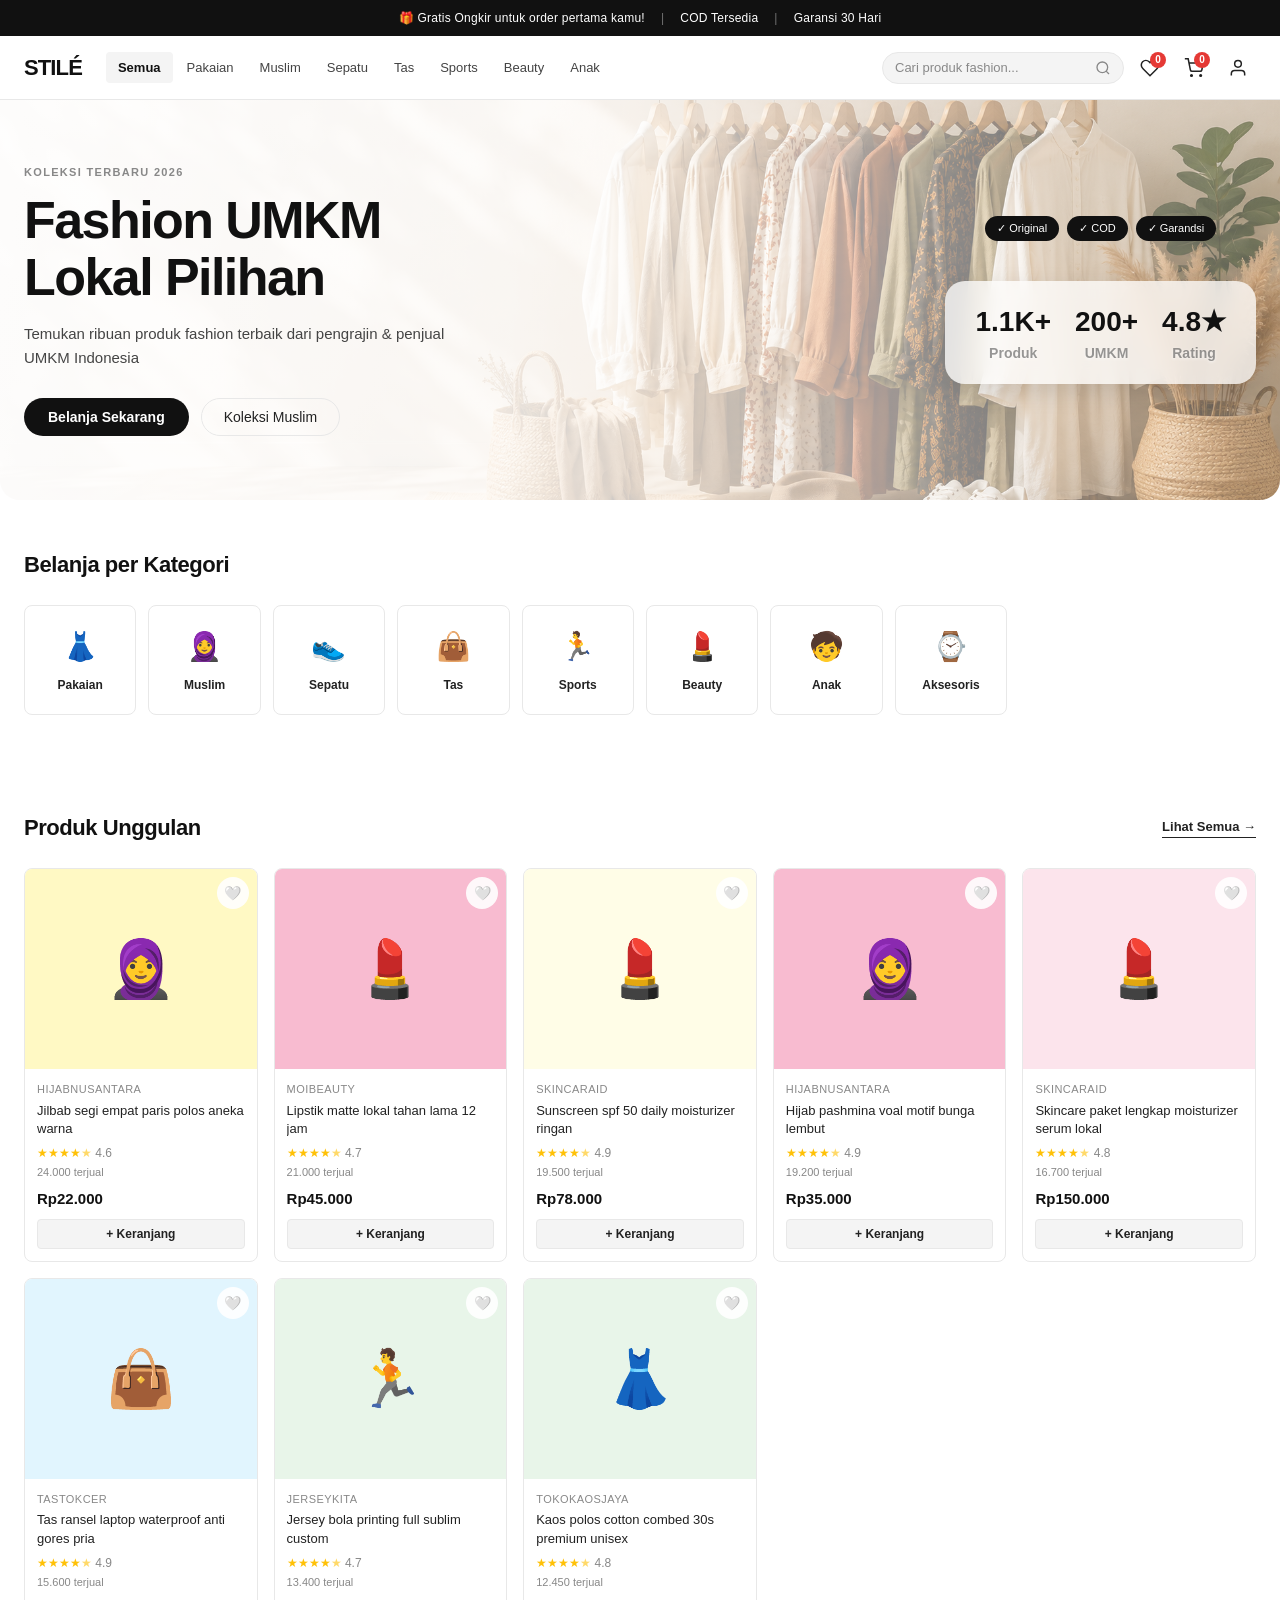
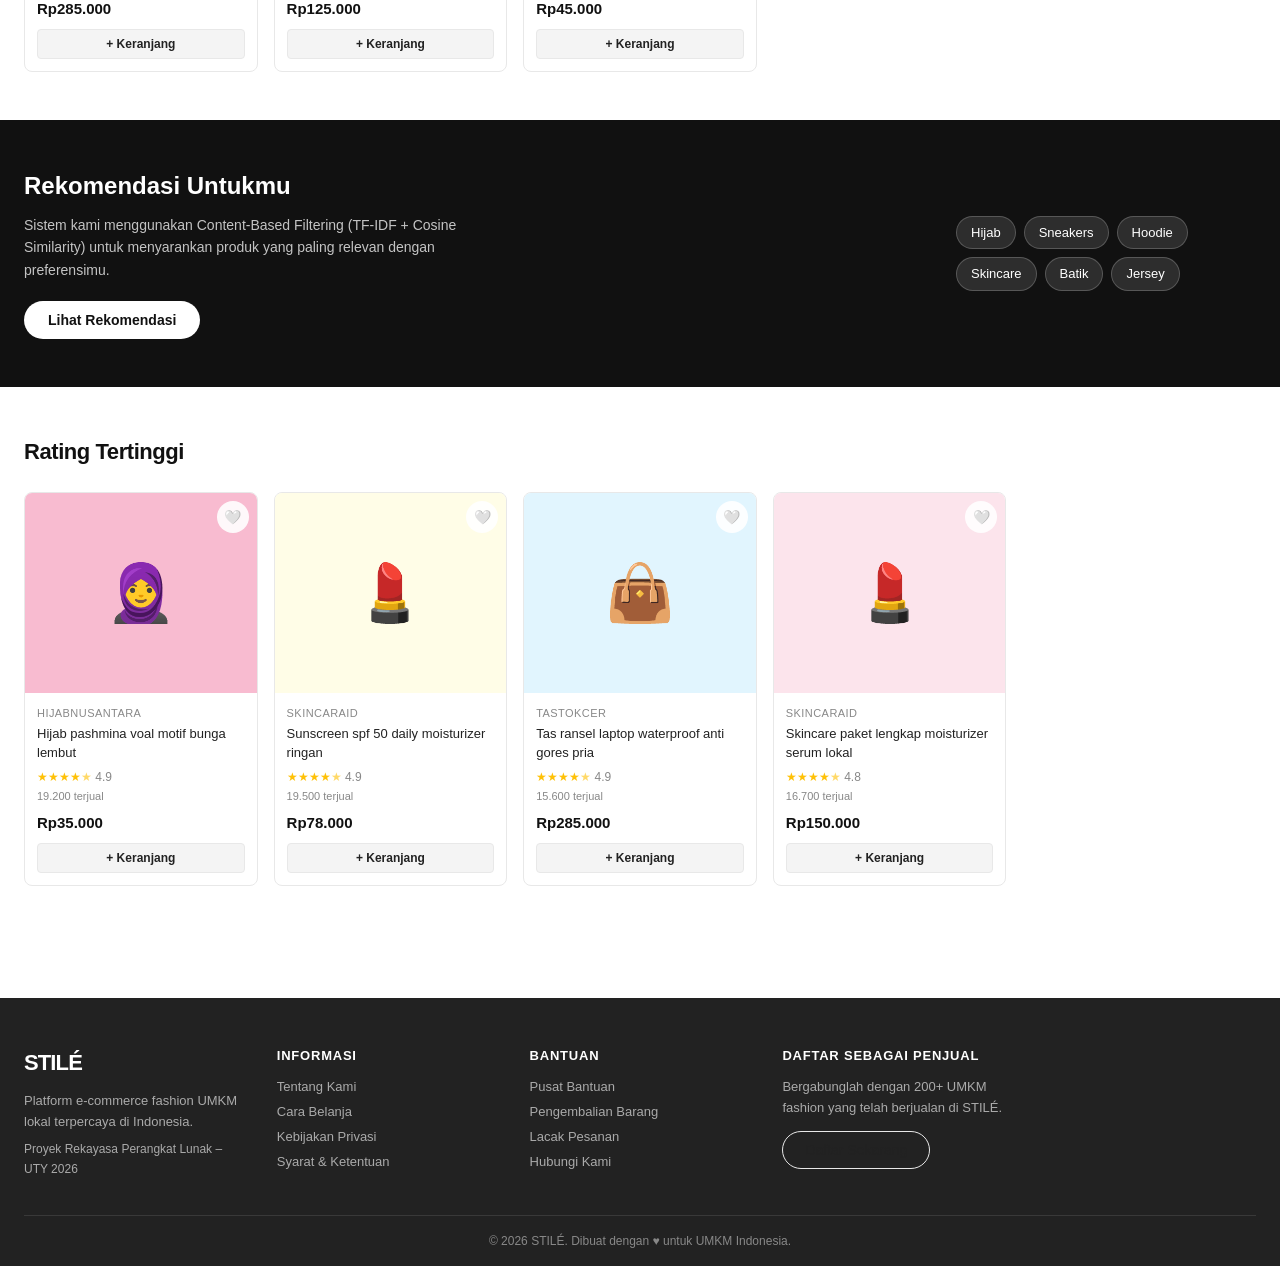
==== index.html @ 8d3f91c1 "Add files via upload" ====
<!DOCTYPE html>
<html lang="id">

<head>
    <meta charset="UTF-8">
    <meta name="viewport" content="width=device-width, initial-scale=1.0">
    <title>STILÉ – Belanja Fashion UMKM Lokal</title>
    <link rel="stylesheet" href="style.css">
</head>

<body>

    <!-- TOAST -->
    <div id="toast" class="toast"></div>

    <!-- TOP PROMO STRIP -->
    <div class="promo-strip">
        <span>🎁 Gratis Ongkir untuk order pertama kamu!</span>
        <span class="promo-sep">|</span>
        <span>COD Tersedia</span>
        <span class="promo-sep">|</span>
        <span>Garansi 30 Hari</span>
    </div>

    <!-- NAVBAR -->
    <header class="navbar">
        <div class="nav-inner">
            <a href="#" class="brand" onclick="showPage('home')">STILÉ</a>

            <nav class="nav-cats">
                <a href="#" class="nav-cat active" data-cat="all" onclick="filterByNav('all',this)">Semua</a>
                <a href="#" class="nav-cat" data-cat="Pakaian" onclick="filterByNav('Pakaian',this)">Pakaian</a>
                <a href="#" class="nav-cat" data-cat="Baju Muslim" onclick="filterByNav('Baju Muslim',this)">Muslim</a>
                <a href="#" class="nav-cat" data-cat="Sepatu" onclick="filterByNav('Sepatu',this)">Sepatu</a>
                <a href="#" class="nav-cat" data-cat="Tas" onclick="filterByNav('Tas',this)">Tas</a>
                <a href="#" class="nav-cat" data-cat="Sports" onclick="filterByNav('Sports',this)">Sports</a>
                <a href="#" class="nav-cat" data-cat="Beauty" onclick="filterByNav('Beauty',this)">Beauty</a>
                <a href="#" class="nav-cat" data-cat="Kids" onclick="filterByNav('Kids',this)">Anak</a>
            </nav>

            <div class="nav-actions">
                <div class="search-wrap">
                    <input type="text" id="searchInput" placeholder="Cari produk fashion..." onkeyup="liveSearch()" />
                    <button class="search-btn" onclick="doSearch()">
          <svg width="16" height="16" viewBox="0 0 24 24" fill="none" stroke="currentColor" stroke-width="2"><circle cx="11" cy="11" r="8"/><line x1="21" y1="21" x2="16.65" y2="16.65"/></svg>
        </button>
                </div>
                <button class="icon-btn" onclick="toggleWishlist()" title="Wishlist">
        <svg width="20" height="20" viewBox="0 0 24 24" fill="none" stroke="currentColor" stroke-width="1.8"><path d="M20.84 4.61a5.5 5.5 0 0 0-7.78 0L12 5.67l-1.06-1.06a5.5 5.5 0 0 0-7.78 7.78l1.06 1.06L12 21.23l7.78-7.78 1.06-1.06a5.5 5.5 0 0 0 0-7.78z"/></svg>
        <span class="badge" id="wishBadge">0</span>
      </button>
                <button class="icon-btn" onclick="showCart()" title="Keranjang">
        <svg width="20" height="20" viewBox="0 0 24 24" fill="none" stroke="currentColor" stroke-width="1.8"><circle cx="9" cy="21" r="1"/><circle cx="20" cy="21" r="1"/><path d="M1 1h4l2.68 13.39a2 2 0 0 0 2 1.61h9.72a2 2 0 0 0 2-1.61L23 6H6"/></svg>
        <span class="badge" id="cartBadge">0</span>
      </button>
                <button class="icon-btn" id="userBtn" onclick="toggleUserMenu()" title="Akun">
        <svg width="20" height="20" viewBox="0 0 24 24" fill="none" stroke="currentColor" stroke-width="1.8"><path d="M20 21v-2a4 4 0 0 0-4-4H8a4 4 0 0 0-4 4v2"/><circle cx="12" cy="7" r="4"/></svg>
      </button>
                <div class="user-dropdown" id="userDropdown">
                    <div id="userMenuGuest">
                        <a href="#" onclick="showPage('login')">Masuk</a>
                        <a href="#" onclick="showPage('register')">Daftar</a>
                    </div>
                    <div id="userMenuLoggedIn" style="display:none">
                        <span id="userGreeting" style="font-size:13px;color:#999;padding:8px 16px;display:block;border-bottom:1px solid #f0f0f0"></span>
                        <a href="#" onclick="showPage('profile')">Profil Saya</a>
                        <a href="#" onclick="showPage('orders')">Riwayat Pesanan</a>
                        <a href="#" onclick="doLogout()" style="color:#e53935">Keluar</a>
                    </div>
                </div>
            </div>
        </div>
    </header>

    <!-- ======= PAGES ======= -->

    <!-- HOME PAGE -->
    <div id="page-home" class="page active">
        <!-- Hero Banner -->
        <section class="hero">
            <div class="hero-content">
                <p class="hero-eyebrow">KOLEKSI TERBARU 2026</p>
                <h1 class="hero-title">Fashion UMKM<br>Lokal Pilihan</h1>
                <p class="hero-sub">Temukan ribuan produk fashion terbaik dari pengrajin & penjual UMKM Indonesia</p>
                <div class="hero-btns">
                    <button class="btn-primary" onclick="filterByNav('all',null)">Belanja Sekarang</button>
                    <button class="btn-outline" onclick="filterByNav('Baju Muslim',null)">Koleksi Muslim</button>
                </div>
            </div>
            <div class="hero-visual">

                <div class="hero-badges">
                    <div class="hbadge">✓ Original</div>
                    <div class="hbadge">✓ COD</div>
                    <div class="hbadge">✓ Garandsi</div>
                </div>

                <div class="hero-stat-row">
                    <div class="hstat">
                        <span class="hstat-num">1.1K+</span>
                        <span class="hstat-lbl">Produk</span>
                    </div>
                    <div class="hstat">
                        <span class="hstat-num">200+</span>
                        <span class="hstat-lbl">UMKM</span>
                    </div>
                    <div class="hstat">
                        <span class="hstat-num">4.8★</span>
                        <span class="hstat-lbl">Rating</span>
                    </div>
                </div>
            </div>
        </section>

        <!-- Category Grid -->
        <section class="section">
            <h2 class="section-title">Belanja per Kategori</h2>
            <div class="cat-grid">
                <a class="cat-tile" onclick="filterByNav('Pakaian',null)">
                    <div class="cat-icon">👗</div><span>Pakaian</span>
                </a>
                <a class="cat-tile" onclick="filterByNav('Baju Muslim',null)">
                    <div class="cat-icon">🧕</div><span>Muslim</span>
                </a>
                <a class="cat-tile" onclick="filterByNav('Sepatu',null)">
                    <div class="cat-icon">👟</div><span>Sepatu</span>
                </a>
                <a class="cat-tile" onclick="filterByNav('Tas',null)">
                    <div class="cat-icon">👜</div><span>Tas</span>
                </a>
                <a class="cat-tile" onclick="filterByNav('Sports',null)">
                    <div class="cat-icon">🏃</div><span>Sports</span>
                </a>
                <a class="cat-tile" onclick="filterByNav('Beauty',null)">
                    <div class="cat-icon">💄</div><span>Beauty</span>
                </a>
                <a class="cat-tile" onclick="filterByNav('Kids',null)">
                    <div class="cat-icon">🧒</div><span>Anak</span>
                </a>
                <a class="cat-tile" onclick="filterByNav('Jam dan Aksesoris',null)">
                    <div class="cat-icon">⌚</div><span>Aksesoris</span>
                </a>
            </div>
        </section>

        <!-- Featured Products -->
        <section class="section">
            <div class="section-header">
                <h2 class="section-title">Produk Unggulan</h2>
                <a href="#" class="see-all" onclick="showPage('catalog')">Lihat Semua →</a>
            </div>
            <div class="products-grid" id="featuredGrid"></div>
        </section>

        <!-- Recommendation Banner -->
        <section class="rec-banner">
            <div class="rec-banner-inner">
                <div>
                    <h3>Rekomendasi Untukmu</h3>
                    <p>Sistem kami menggunakan Content-Based Filtering (TF-IDF + Cosine Similarity) untuk menyarankan produk yang paling relevan dengan preferensimu.</p>
                    <button class="btn-primary" onclick="showPage('catalog')">Lihat Rekomendasi</button>
                </div>
                <div class="rec-banner-tags">
                    <span>Hijab</span><span>Sneakers</span><span>Hoodie</span><span>Skincare</span><span>Batik</span><span>Jersey</span>
                </div>
            </div>
        </section>

        <!-- Top Rated -->
        <section class="section">
            <div class="section-header">
                <h2 class="section-title">Rating Tertinggi</h2>
            </div>
            <div class="products-grid" id="topRatedGrid"></div>
        </section>
    </div>

    <!-- CATALOG PAGE -->
    <div id="page-catalog" class="page">
        <div class="catalog-layout">
            <!-- Sidebar Filters -->
            <aside class="sidebar">
                <h3 class="sidebar-title">Filter</h3>

                <div class="filter-group">
                    <div class="filter-label" onclick="toggleFilter('catFilter')">Kategori <span>▾</span></div>
                    <div class="filter-body open" id="catFilter">
                        <label><input type="radio" name="catF" value="all" checked onchange="applyFilters()"> Semua</label>
                        <label><input type="radio" name="catF" value="Pakaian" onchange="applyFilters()"> Pakaian</label>
                        <label><input type="radio" name="catF" value="Baju Muslim" onchange="applyFilters()"> Baju Muslim</label>
                        <label><input type="radio" name="catF" value="Sepatu" onchange="applyFilters()"> Sepatu</label>
                        <label><input type="radio" name="catF" value="Tas" onchange="applyFilters()"> Tas</label>
                        <label><input type="radio" name="catF" value="Sports" onchange="applyFilters()"> Sports</label>
                        <label><input type="radio" name="catF" value="Beauty" onchange="applyFilters()"> Beauty</label>
                        <label><input type="radio" name="catF" value="Kids" onchange="applyFilters()"> Kids</label>
                        <label><input type="radio" name="catF" value="Batik" onchange="applyFilters()"> Batik</label>
                        <label><input type="radio" name="catF" value="Jam dan Aksesoris" onchange="applyFilters()"> Aksesoris</label>
                    </div>
                </div>

                <div class="filter-group">
                    <div class="filter-label" onclick="toggleFilter('priceFilter')">Rentang Harga <span>▾</span></div>
                    <div class="filter-body open" id="priceFilter">
                        <label><input type="radio" name="priceF" value="all" checked onchange="applyFilters()"> Semua Harga</label>
                        <label><input type="radio" name="priceF" value="0-50000" onchange="applyFilters()"> di bawah Rp50.000</label>
                        <label><input type="radio" name="priceF" value="50000-150000" onchange="applyFilters()"> Rp50.000 – 150.000</label>
                        <label><input type="radio" name="priceF" value="150000-300000" onchange="applyFilters()"> Rp150.000 – 300.000</label>
                        <label><input type="radio" name="priceF" value="300000-999999999" onchange="applyFilters()"> di atas Rp300.000</label>
                    </div>
                </div>

                <div class="filter-group">
                    <div class="filter-label" onclick="toggleFilter('ratingFilter')">Rating <span>▾</span></div>
                    <div class="filter-body open" id="ratingFilter">
                        <label><input type="radio" name="ratingF" value="all" checked onchange="applyFilters()"> Semua</label>
                        <label><input type="radio" name="ratingF" value="4.5" onchange="applyFilters()"> ★ 4.5 ke atas</label>
                        <label><input type="radio" name="ratingF" value="4" onchange="applyFilters()"> ★ 4.0 ke atas</label>
                        <label><input type="radio" name="ratingF" value="3" onchange="applyFilters()"> ★ 3.0 ke atas</label>
                    </div>
                </div>

                <button class="btn-reset" onclick="resetFilters()">Reset Filter</button>
            </aside>

            <!-- Catalog Main -->
            <main class="catalog-main">
                <div class="catalog-header">
                    <p id="catalogCount" class="result-count">Menampilkan semua produk</p>
                    <div class="sort-wrap">
                        <label>Urutkan:</label>
                        <select id="sortSelect" onchange="applyFilters()">
            <option value="default">Relevansi</option>
            <option value="price-asc">Harga: Terendah</option>
            <option value="price-desc">Harga: Tertinggi</option>
            <option value="rating">Rating Tertinggi</option>
            <option value="sold">Terlaris</option>
          </select>
                    </div>
                </div>
                <div class="products-grid" id="catalogGrid"></div>
                <div id="catalogEmpty" class="empty-state" style="display:none">
                    <div style="font-size:48px">🔍</div>
                    <p>Produk tidak ditemukan</p>
                    <button class="btn-outline" onclick="resetFilters()">Reset Filter</button>
                </div>
            </main>
        </div>
    </div>

    <!-- PRODUCT DETAIL PAGE -->
    <div id="page-product" class="page">
        <div class="product-detail-wrap">
            <button class="back-btn" onclick="goBack()">← Kembali</button>
            <div class="product-detail" id="productDetailContent"></div>
        </div>
    </div>

    <!-- CART PAGE -->
    <div id="page-cart" class="page">
        <div class="page-wrap">
            <h2 class="page-title">Keranjang Belanja</h2>
            <div class="cart-layout">
                <div class="cart-items" id="cartItems"></div>
                <div class="cart-summary" id="cartSummary"></div>
            </div>
            <div id="cartEmpty" class="empty-state" style="display:none">
                <div style="font-size:48px">🛒</div>
                <p>Keranjangmu masih kosong</p>
                <button class="btn-primary" onclick="showPage('catalog')">Mulai Belanja</button>
            </div>
        </div>
    </div>

    <!-- WISHLIST PAGE -->
    <div id="page-wishlist" class="page">
        <div class="page-wrap">
            <h2 class="page-title">Wishlist</h2>
            <div class="products-grid" id="wishlistGrid"></div>
            <div id="wishlistEmpty" class="empty-state" style="display:none">
                <div style="font-size:48px">🤍</div>
                <p>Belum ada produk di wishlist</p>
                <button class="btn-primary" onclick="showPage('catalog')">Jelajahi Produk</button>
            </div>
        </div>
    </div>

    <!-- LOGIN PAGE -->
    <div id="page-login" class="page">
        <div class="auth-wrap">
            <div class="auth-card">
                <h2>Masuk ke STILÉ</h2>
                <p class="auth-sub">Belum punya akun? <a href="#" onclick="showPage('register')">Daftar sekarang</a></p>
                <div class="form-group">
                    <label>Email</label>
                    <input type="email" id="loginEmail" placeholder="emailkamu@contoh.com">
                </div>
                <div class="form-group">
                    <label>Password</label>
                    <input type="password" id="loginPass" placeholder="Password kamu">
                </div>
                <button class="btn-primary full" onclick="doLogin()">Masuk</button>
                <div class="auth-divider">atau</div>
                <button class="btn-outline full" onclick="demoLogin('buyer')">Demo sebagai Pembeli</button>
                <button class="btn-outline full" onclick="demoLogin('merchant')">Demo sebagai Penjual</button>
                <button class="btn-outline full" onclick="demoLogin('admin')">Demo sebagai Admin</button>
            </div>
        </div>
    </div>

    <!-- REGISTER PAGE -->
    <div id="page-register" class="page">
        <div class="auth-wrap">
            <div class="auth-card">
                <h2>Buat Akun STILÉ</h2>
                <p class="auth-sub">Sudah punya akun? <a href="#" onclick="showPage('login')">Masuk</a></p>
                <div class="role-tabs">
                    <button class="role-tab active" onclick="selectRole('buyer',this)">Pembeli</button>
                    <button class="role-tab" onclick="selectRole('merchant',this)">Penjual UMKM</button>
                </div>
                <div class="form-group">
                    <label>Nama Lengkap</label>
                    <input type="text" id="regName" placeholder="Nama kamu">
                </div>
                <div class="form-group">
                    <label>Email</label>
                    <input type="email" id="regEmail" placeholder="emailkamu@contoh.com">
                </div>
                <div class="form-group">
                    <label>Password</label>
                    <input type="password" id="regPass" placeholder="Minimal 8 karakter">
                </div>
                <div class="form-group merchant-only" style="display:none">
                    <label>Nama Toko</label>
                    <input type="text" id="regStore" placeholder="Nama toko UMKM-mu">
                </div>
                <button class="btn-primary full" onclick="doRegister()">Daftar Sekarang</button>
            </div>
        </div>
    </div>

    <!-- PROFILE PAGE -->
    <div id="page-profile" class="page">
        <div class="page-wrap">
            <h2 class="page-title">Profil Saya</h2>
            <div class="profile-card" id="profileContent"></div>
        </div>
    </div>

    <!-- ORDERS PAGE -->
    <div id="page-orders" class="page">
        <div class="page-wrap">
            <h2 class="page-title">Riwayat Pesanan</h2>
            <div id="ordersContent"></div>
            <div id="ordersEmpty" class="empty-state">
                <div style="font-size:48px">📦</div>
                <p>Belum ada pesanan</p>
                <button class="btn-primary" onclick="showPage('catalog')">Mulai Belanja</button>
            </div>
        </div>
    </div>

    <!-- CHECKOUT PAGE -->
    <div id="page-checkout" class="page">
        <div class="page-wrap">
            <h2 class="page-title">Checkout</h2>
            <div class="checkout-layout">
                <div class="checkout-form">
                    <h3>Alamat Pengiriman</h3>
                    <div class="form-group">
                        <label>Nama Penerima</label>
                        <input type="text" id="ckName" placeholder="Nama lengkap">
                    </div>
                    <div class="form-group">
                        <label>No. HP</label>
                        <input type="text" id="ckPhone" placeholder="08xx-xxxx-xxxx">
                    </div>
                    <div class="form-group">
                        <label>Alamat Lengkap</label>
                        <textarea id="ckAddress" rows="3" placeholder="Jl. ... No. ... RT/RW ... Kelurahan ... Kecamatan ..."></textarea>
                    </div>
                    <div class="form-group">
                        <label>Kota</label>
                        <input type="text" id="ckCity" placeholder="Kota / Kabupaten">
                    </div>
                    <h3 style="margin-top:24px">Metode Pembayaran</h3>
                    <div class="payment-opts">
                        <label class="pay-opt"><input type="radio" name="payment" value="transfer" checked> Transfer Bank</label>
                        <label class="pay-opt"><input type="radio" name="payment" value="cod"> COD</label>
                        <label class="pay-opt"><input type="radio" name="payment" value="ewallet"> E-Wallet</label>
                    </div>
                    <button class="btn-primary full" style="margin-top:24px" onclick="confirmOrder()">Konfirmasi Pesanan</button>
                </div>
                <div class="checkout-summary" id="checkoutSummary"></div>
            </div>
        </div>
    </div>

    <!-- MERCHANT DASHBOARD -->
    <div id="page-merchant" class="page">
        <div class="page-wrap">
            <h2 class="page-title">Dashboard Penjual</h2>
            <div class="dash-stats" id="merchantStats"></div>
            <div style="margin-top:32px">
                <div class="section-header">
                    <h3>Produk Saya</h3>
                    <button class="btn-primary" onclick="showAddProduct()">+ Tambah Produk</button>
                </div>
                <div id="merchantProducts"></div>
            </div>
        </div>
    </div>

    <!-- ADMIN DASHBOARD -->
    <div id="page-admin" class="page">
        <div class="page-wrap">
            <h2 class="page-title">Dashboard Admin</h2>
            <div class="dash-stats" id="adminStats"></div>
            <div style="margin-top:32px">
                <h3>Kelola Pengguna</h3>
                <div class="admin-table" id="adminUsers"></div>
            </div>
        </div>
    </div>

    <!-- ORDER SUCCESS PAGE -->
    <div id="page-success" class="page">
        <div class="success-wrap">
            <div class="success-card">
                <div class="success-icon">✓</div>
                <h2>Pesanan Berhasil!</h2>
                <p>Terima kasih telah berbelanja di STILÉ. Pesananmu sedang diproses oleh penjual.</p>
                <p id="successOrderId" style="font-size:13px;color:#999;margin:8px 0"></p>
                <div class="success-btns">
                    <button class="btn-primary" onclick="showPage('orders')">Lihat Pesanan</button>
                    <button class="btn-outline" onclick="showPage('home')">Lanjut Belanja</button>
                </div>
            </div>
        </div>
    </div>

    <!-- RATING MODAL -->
    <div id="ratingModal" class="modal-overlay" style="display:none">
        <div class="modal-card">
            <h3>Beri Rating Produk</h3>
            <p id="ratingProductName" style="font-weight:500;margin:8px 0"></p>
            <div class="star-row" id="starRow">
                <span class="star" data-v="1" onclick="setRating(1)">★</span>
                <span class="star" data-v="2" onclick="setRating(2)">★</span>
                <span class="star" data-v="3" onclick="setRating(3)">★</span>
                <span class="star" data-v="4" onclick="setRating(4)">★</span>
                <span class="star" data-v="5" onclick="setRating(5)">★</span>
            </div>
            <textarea id="ratingReview" placeholder="Tulis ulasan kamu..." rows="3" style="width:100%;margin-top:12px"></textarea>
            <div class="modal-btns">
                <button class="btn-outline" onclick="closeModal()">Batal</button>
                <button class="btn-primary" onclick="submitRating()">Kirim</button>
            </div>
        </div>
    </div>

    <!-- ADD PRODUCT MODAL -->
    <div id="addProductModal" class="modal-overlay" style="display:none">
        <div class="modal-card">
            <h3>Tambah Produk Baru</h3>
            <div class="form-group">
                <label>Nama Produk</label>
                <input type="text" id="newProdName" placeholder="Nama produk...">
            </div>
            <div class="form-group">
                <label>Sub Kategori</label>
                <select id="newProdCat">
        <option value="Pakaian">Pakaian</option>
        <option value="Baju Muslim">Baju Muslim</option>
        <option value="Sepatu">Sepatu</option>
        <option value="Tas">Tas</option>
        <option value="Sports">Sports</option>
        <option value="Beauty">Beauty</option>
        <option value="Kids">Kids</option>
        <option value="Batik">Batik</option>
        <option value="Jam dan Aksesoris">Aksesoris</option>
      </select>
            </div>
            <div class="form-group">
                <label>Harga (Rp)</label>
                <input type="number" id="newProdPrice" placeholder="75000">
            </div>
            <div class="form-group">
                <label>Stok</label>
                <input type="number" id="newProdStock" placeholder="50">
            </div>
            <div class="modal-btns">
                <button class="btn-outline" onclick="closeModal()">Batal</button>
                <button class="btn-primary" onclick="addProduct()">Tambahkan</button>
            </div>
        </div>
    </div>

    <!-- FOOTER -->
    <footer class="footer">
        <div class="footer-inner">
            <div class="footer-col">
                <div class="brand" style="margin-bottom:12px">STILÉ</div>
                <p>Platform e-commerce fashion UMKM lokal terpercaya di Indonesia.</p>
                <p style="margin-top:8px;font-size:12px;color:#aaa">Proyek Rekayasa Perangkat Lunak – UTY 2026</p>
            </div>
            <div class="footer-col">
                <h4>Informasi</h4>
                <a href="#">Tentang Kami</a>
                <a href="#">Cara Belanja</a>
                <a href="#">Kebijakan Privasi</a>
                <a href="#">Syarat & Ketentuan</a>
            </div>
            <div class="footer-col">
                <h4>Bantuan</h4>
                <a href="#">Pusat Bantuan</a>
                <a href="#">Pengembalian Barang</a>
                <a href="#">Lacak Pesanan</a>
                <a href="#">Hubungi Kami</a>
            </div>
            <div class="footer-col">
                <h4>Daftar sebagai Penjual</h4>
                <p>Bergabunglah dengan 200+ UMKM fashion yang telah berjualan di STILÉ.</p>
                <button class="btn-outline" style="margin-top:8px" onclick="showPage('register')">Daftar Sekarang</button>
            </div>
        </div>
        <div class="footer-bottom">
            <p>© 2026 STILÉ. Dibuat dengan ♥ untuk UMKM Indonesia.</p>
        </div>
    </footer>

    <script src="data.js"></script>
    <script src="app.js"></script>
</body>

</html>
---- style.css ----
/* FashModa – Zalora-inspired Fashion Marketplace CSS */


/* Design: clean white, black accents, charcoal nav, warm product tiles */

*,
*::before,
*::after {
    box-sizing: border-box;
    margin: 0;
    padding: 0;
}

:root {
    --black: #111111;
    --charcoal: #222222;
    --gray-dark: #444444;
    --gray-mid: #888888;
    --gray-light: #f4f4f4;
    --gray-border: #e8e8e8;
    --white: #ffffff;
    --accent: #111111;
    --red: #e53935;
    --green: #2e7d32;
    --gold: #FF8F00;
    --radius-sm: 4px;
    --radius-md: 8px;
    --radius-lg: 12px;
    --shadow-card: 0 1px 4px rgba(0, 0, 0, 0.08);
    --shadow-hover: 0 4px 16px rgba(0, 0, 0, 0.12);
    --nav-height: 64px;
    --promo-height: 36px;
}

html {
    font-size: 16px;
    scroll-behavior: smooth;
}

body {
    font-family: -apple-system, BlinkMacSystemFont, 'Segoe UI', Roboto, sans-serif;
    color: var(--charcoal);
    background: var(--white);
    line-height: 1.5;
}

a {
    text-decoration: none;
    color: inherit;
    cursor: pointer;
}

button {
    cursor: pointer;
    font-family: inherit;
}

input,
textarea,
select {
    font-family: inherit;
}


/* ── PROMO STRIP ─────────────────────────────── */

.promo-strip {
    background: var(--black);
    color: #fff;
    text-align: center;
    padding: 0 16px;
    height: var(--promo-height);
    display: flex;
    align-items: center;
    justify-content: center;
    gap: 16px;
    font-size: 12px;
    letter-spacing: 0.02em;
}

.promo-sep {
    opacity: 0.4;
}


/* ── NAVBAR ──────────────────────────────────── */

.navbar {
    position: sticky;
    top: 0;
    z-index: 100;
    background: var(--white);
    border-bottom: 1px solid var(--gray-border);
    height: var(--nav-height);
}

.nav-inner {
    max-width: 1280px;
    margin: 0 auto;
    padding: 0 24px;
    height: 100%;
    display: flex;
    align-items: center;
    gap: 24px;
}

.brand {
    font-size: 22px;
    font-weight: 800;
    letter-spacing: -0.04em;
    color: var(--black);
    flex-shrink: 0;
    cursor: pointer;
}

.nav-cats {
    display: flex;
    align-items: center;
    gap: 2px;
    flex: 1;
}

.nav-cat {
    padding: 6px 12px;
    font-size: 13px;
    font-weight: 500;
    color: var(--gray-dark);
    border-radius: var(--radius-sm);
    transition: color .15s, background .15s;
    white-space: nowrap;
}

.nav-cat:hover,
.nav-cat.active {
    color: var(--black);
    background: var(--gray-light);
}

.nav-cat.active {
    font-weight: 700;
}

.nav-actions {
    display: flex;
    align-items: center;
    gap: 8px;
    position: relative;
}

.search-wrap {
    display: flex;
    align-items: center;
    border: 1.5px solid var(--gray-border);
    border-radius: 20px;
    overflow: hidden;
    background: var(--gray-light);
    transition: border-color .15s;
}

.search-wrap:focus-within {
    border-color: var(--black);
    background: var(--white);
}

.search-wrap input {
    border: none;
    background: none;
    padding: 7px 12px;
    font-size: 13px;
    width: 200px;
    outline: none;
    color: var(--charcoal);
}

.search-wrap input::placeholder {
    color: var(--gray-mid);
}

.search-btn {
    background: none;
    border: none;
    padding: 7px 12px;
    color: var(--gray-mid);
    display: flex;
    align-items: center;
}

.search-btn:hover {
    color: var(--black);
}

.icon-btn {
    background: none;
    border: none;
    padding: 8px;
    color: var(--charcoal);
    display: flex;
    align-items: center;
    position: relative;
    border-radius: var(--radius-md);
    transition: background .15s;
}

.icon-btn:hover {
    background: var(--gray-light);
}

.badge {
    position: absolute;
    top: 2px;
    right: 2px;
    background: var(--red);
    color: #fff;
    font-size: 10px;
    font-weight: 700;
    min-width: 16px;
    height: 16px;
    border-radius: 8px;
    display: flex;
    align-items: center;
    justify-content: center;
    padding: 0 3px;
    pointer-events: none;
}

.user-dropdown {
    position: absolute;
    top: calc(100% + 8px);
    right: 0;
    background: var(--white);
    border: 1px solid var(--gray-border);
    border-radius: var(--radius-md);
    min-width: 180px;
    box-shadow: var(--shadow-hover);
    display: none;
    z-index: 200;
    overflow: hidden;
}

.user-dropdown.open {
    display: block;
}

.user-dropdown a {
    display: block;
    padding: 10px 16px;
    font-size: 14px;
    color: var(--charcoal);
    transition: background .1s;
}

.user-dropdown a:hover {
    background: var(--gray-light);
}


/* ── PAGES ────────────────────────────────────── */

.page {
    display: none;
    min-height: calc(100vh - var(--nav-height) - var(--promo-height));
}

.page.active {
    display: block;
}


/* ── HERO ─────────────────────────────────────── */

.hero {
    max-width: 1280px;
    margin: 0 auto;
    padding: 60px 24px;
    display: flex;
    align-items: center;
    justify-content: space-between;
    gap: 40px;
    min-height: 400px;
    /* Background gambar + overlay putih */
    background: linear-gradient( to right, rgba(255, 255, 255, 0.95) 0%, rgba(255, 255, 255, 0.85) 40%, rgba(255, 255, 255, 0.30) 100%), url('images/hero-fashion.png');
    background-size: cover;
    background-position: center;
    background-repeat: no-repeat;
    border-radius: 0 0 20px 20px;
    overflow: hidden;
    position: relative;
}

.hero-content {
    position: relative;
    z-index: 2;
    max-width: 600px;
}

.hero-visual {
    position: relative;
    z-index: 2;
}

.hero-eyebrow {
    font-size: 11px;
    letter-spacing: 0.12em;
    font-weight: 600;
    color: var(--gray-mid);
    text-transform: uppercase;
    margin-bottom: 12px;
}

.hero-title {
    font-size: clamp(32px, 5vw, 52px);
    font-weight: 800;
    line-height: 1.1;
    letter-spacing: -0.03em;
    color: var(--black);
    margin-bottom: 16px;
}

.hero-sub {
    font-size: 15px;
    color: var(--gray-dark);
    max-width: 440px;
    margin-bottom: 28px;
    line-height: 1.6;
}

.hero-btns {
    display: flex;
    gap: 12px;
    flex-wrap: wrap;
}

.hero-visual {
    flex-shrink: 0;
}

.hero-badges {
    display: flex;
    gap: 8px;
    margin-bottom: 20px;
}

.hbadge {
    background: var(--black);
    color: #fff;
    font-size: 11px;
    padding: 4px 12px;
    border-radius: 20px;
    font-weight: 500;
}

.hero-stat-row {
    display: flex;
    gap: 24px;
    background: rgba(255, 255, 255, 0.75);
    backdrop-filter: blur(10px);
    -webkit-backdrop-filter: blur(10px);
    padding: 20px 30px;
    border-radius: 20px;
    box-shadow: 0 8px 25px rgba(0, 0, 0, 0.12);
}

.hstat {
    display: flex;
    flex-direction: column;
    align-items: center;
}

.hstat-num {
    font-size: 28px;
    font-weight: 800;
    color: var(--black);
}

.hstat-lbl {
    font-size: 14px;
    font-weight: 600;
    color: #4444448d;
    text-shadow: 0 1px 3px rgba(255, 255, 255, 0.8);
}

.hero-visual {
    display: flex;
    flex-direction: column;
    align-items: center;
    gap: 20px;
}

.hero-image {
    width: 400px;
    max-width: 100%;
    height: 320px;
    object-fit: cover;
    border-radius: 20px;
    box-shadow: 0 10px 30px rgba(0, 0, 0, 0.15);
}

@media (max-width:768px) {
    .hero-image {
        width: 100%;
        height: 250px;
    }
}


/* ── BUTTONS ─────────────────────────────────── */

.btn-primary {
    background: var(--black);
    color: var(--white);
    border: none;
    padding: 11px 24px;
    border-radius: 24px;
    font-size: 14px;
    font-weight: 600;
    transition: opacity .15s, transform .1s;
}

.btn-primary:hover {
    opacity: 0.85;
}

.btn-primary:active {
    transform: scale(0.98);
}

.btn-primary.full {
    width: 100%;
    border-radius: var(--radius-md);
}

.btn-outline {
    background: none;
    color: var(--charcoal);
    border: 1.5px solid var(--gray-border);
    padding: 10px 22px;
    border-radius: 24px;
    font-size: 14px;
    font-weight: 500;
    transition: border-color .15s, background .15s;
}

.btn-outline:hover {
    border-color: var(--black);
    background: var(--gray-light);
}

.btn-outline.full {
    width: 100%;
    border-radius: var(--radius-md);
}

.btn-reset {
    width: 100%;
    padding: 8px;
    background: none;
    border: 1px solid var(--gray-border);
    border-radius: var(--radius-sm);
    font-size: 13px;
    color: var(--gray-mid);
    margin-top: 8px;
    transition: border-color .15s;
}

.btn-reset:hover {
    border-color: var(--charcoal);
    color: var(--charcoal);
}

.btn-sm {
    padding: 4px 10px;
    font-size: 12px;
    background: none;
    border: 1px solid var(--gray-border);
    border-radius: var(--radius-sm);
    transition: all .15s;
}

.btn-sm:hover {
    background: var(--gray-light);
}

.btn-sm.danger {
    color: var(--red);
    border-color: #ffcdd2;
}

.btn-sm.danger:hover {
    background: #ffebee;
}


/* ── SECTIONS ────────────────────────────────── */

.section {
    max-width: 1280px;
    margin: 0 auto;
    padding: 48px 24px;
}

.section-header {
    display: flex;
    align-items: center;
    justify-content: space-between;
    margin-bottom: 24px;
}

.section-title {
    font-size: 22px;
    font-weight: 700;
    color: var(--black);
    letter-spacing: -0.02em;
    margin-bottom: 24px;
}

.section-header .section-title {
    margin-bottom: 0;
}

.see-all {
    font-size: 13px;
    font-weight: 600;
    color: var(--charcoal);
    border-bottom: 1px solid currentColor;
}

.see-all:hover {
    color: var(--black);
}


/* ── CATEGORY GRID ───────────────────────────── */

.cat-grid {
    display: grid;
    grid-template-columns: repeat(auto-fill, minmax(110px, 1fr));
    gap: 12px;
}

.cat-tile {
    display: flex;
    flex-direction: column;
    align-items: center;
    gap: 8px;
    padding: 20px 12px;
    border: 1.5px solid var(--gray-border);
    border-radius: var(--radius-md);
    cursor: pointer;
    transition: border-color .15s, box-shadow .15s, transform .1s;
    background: var(--white);
}

.cat-tile:hover {
    border-color: var(--black);
    box-shadow: var(--shadow-card);
    transform: translateY(-2px);
}

.cat-icon {
    font-size: 28px;
}

.cat-tile span {
    font-size: 12px;
    font-weight: 600;
    color: var(--charcoal);
}


/* ── PRODUCT CARDS ───────────────────────────── */

.products-grid {
    display: grid;
    grid-template-columns: repeat(auto-fill, minmax(200px, 1fr));
    gap: 16px;
}

.product-card {
    background: var(--white);
    border: 1px solid var(--gray-border);
    border-radius: var(--radius-md);
    overflow: hidden;
    cursor: pointer;
    transition: box-shadow .2s, transform .15s;
}

.product-card:hover {
    box-shadow: var(--shadow-hover);
    transform: translateY(-3px);
}

.card-img {
    position: relative;
    height: 200px;
    display: flex;
    align-items: center;
    justify-content: center;
}

.card-emoji {
    font-size: 56px;
}

.sim-badge {
    position: absolute;
    top: 8px;
    left: 8px;
    background: #111;
    color: #fff;
    font-size: 10px;
    font-weight: 700;
    padding: 2px 8px;
    border-radius: 10px;
}

.wish-btn {
    position: absolute;
    top: 8px;
    right: 8px;
    background: rgba(255, 255, 255, 0.9);
    border: none;
    width: 32px;
    height: 32px;
    border-radius: 50%;
    font-size: 14px;
    display: flex;
    align-items: center;
    justify-content: center;
    transition: transform .15s;
}

.wish-btn:hover {
    transform: scale(1.15);
}

.card-body {
    padding: 12px;
}

.card-merchant {
    font-size: 11px;
    color: var(--gray-mid);
    text-transform: uppercase;
    letter-spacing: 0.04em;
    margin-bottom: 4px;
}

.card-name {
    font-size: 13px;
    font-weight: 500;
    color: var(--charcoal);
    margin-bottom: 6px;
    line-height: 1.4;
    display: -webkit-box;
    -webkit-line-clamp: 2;
    -webkit-box-orient: vertical;
    overflow: hidden;
}

.card-stars {
    font-size: 12px;
    margin-bottom: 2px;
}

.s-fill {
    color: #FFC107;
}

.s-half {
    color: #FFC107;
    opacity: 0.6;
}

.s-empty {
    color: #ddd;
}

.card-rating {
    font-size: 12px;
    color: var(--gray-mid);
}

.card-meta {
    font-size: 11px;
    color: var(--gray-mid);
    margin-bottom: 8px;
}

.card-price {
    font-size: 15px;
    font-weight: 700;
    color: var(--black);
    margin-bottom: 8px;
}

.card-cart-btn {
    width: 100%;
    padding: 7px;
    background: var(--gray-light);
    border: 1px solid var(--gray-border);
    border-radius: var(--radius-sm);
    font-size: 12px;
    font-weight: 600;
    color: var(--charcoal);
    transition: background .15s, border-color .15s;
}

.card-cart-btn:hover {
    background: var(--black);
    color: var(--white);
    border-color: var(--black);
}


/* ── REC BANNER ──────────────────────────────── */

.rec-banner {
    background: var(--black);
    color: var(--white);
    padding: 48px 24px;
    margin: 0;
}

.rec-banner-inner {
    max-width: 1280px;
    margin: 0 auto;
    display: flex;
    align-items: center;
    justify-content: space-between;
    gap: 40px;
}

.rec-banner h3 {
    font-size: 24px;
    font-weight: 700;
    margin-bottom: 10px;
}

.rec-banner p {
    opacity: 0.75;
    font-size: 14px;
    max-width: 480px;
    line-height: 1.6;
    margin-bottom: 20px;
}

.rec-banner .btn-primary {
    background: var(--white);
    color: var(--black);
}

.rec-banner-tags {
    display: flex;
    flex-wrap: wrap;
    gap: 8px;
    max-width: 300px;
}

.rec-banner-tags span {
    background: rgba(255, 255, 255, 0.12);
    padding: 6px 14px;
    border-radius: 20px;
    font-size: 13px;
    border: 1px solid rgba(255, 255, 255, 0.2);
}


/* ── CATALOG LAYOUT ───────────────────────────── */

.catalog-layout {
    max-width: 1280px;
    margin: 0 auto;
    padding: 32px 24px;
    display: flex;
    gap: 24px;
    align-items: flex-start;
}

.sidebar {
    width: 220px;
    flex-shrink: 0;
    position: sticky;
    top: calc(var(--nav-height) + 16px);
}

.sidebar-title {
    font-size: 16px;
    font-weight: 700;
    margin-bottom: 20px;
}

.filter-group {
    margin-bottom: 20px;
    border-bottom: 1px solid var(--gray-border);
    padding-bottom: 16px;
}

.filter-label {
    font-size: 13px;
    font-weight: 600;
    color: var(--charcoal);
    cursor: pointer;
    display: flex;
    justify-content: space-between;
    margin-bottom: 8px;
}

.filter-body {
    display: none;
    flex-direction: column;
    gap: 6px;
}

.filter-body.open {
    display: flex;
}

.filter-body label {
    display: flex;
    align-items: center;
    gap: 8px;
    font-size: 13px;
    cursor: pointer;
}

.filter-body label:hover {
    color: var(--black);
}

.filter-body input[type=radio] {
    cursor: pointer;
}

.catalog-main {
    flex: 1;
    min-width: 0;
}

.catalog-header {
    display: flex;
    align-items: center;
    justify-content: space-between;
    margin-bottom: 20px;
}

.result-count {
    font-size: 13px;
    color: var(--gray-mid);
}

.sort-wrap {
    display: flex;
    align-items: center;
    gap: 8px;
    font-size: 13px;
}

.sort-wrap select {
    padding: 6px 10px;
    border: 1px solid var(--gray-border);
    border-radius: var(--radius-sm);
    font-size: 13px;
    outline: none;
    cursor: pointer;
}


/* ── PRODUCT DETAIL ──────────────────────────── */

.product-detail-wrap {
    max-width: 1280px;
    margin: 0 auto;
    padding: 24px;
}

.back-btn {
    background: none;
    border: none;
    font-size: 14px;
    color: var(--gray-mid);
    padding: 8px 0;
    margin-bottom: 20px;
    transition: color .15s;
}

.back-btn:hover {
    color: var(--black);
}

.pd-top {
    display: flex;
    gap: 40px;
    margin-bottom: 48px;
}

.pd-img {
    width: 400px;
    height: 420px;
    flex-shrink: 0;
    border-radius: var(--radius-lg);
    display: flex;
    align-items: center;
    justify-content: center;
}

.pd-info {
    flex: 1;
}

.pd-merchant {
    font-size: 12px;
    font-weight: 600;
    letter-spacing: 0.06em;
    text-transform: uppercase;
    color: var(--gray-mid);
    margin-bottom: 8px;
}

.pd-name {
    font-size: 24px;
    font-weight: 700;
    margin-bottom: 12px;
    line-height: 1.3;
}

.pd-stars {
    font-size: 14px;
    margin-bottom: 4px;
    display: flex;
    align-items: center;
    gap: 6px;
    flex-wrap: wrap;
}

.pd-sold {
    font-size: 13px;
    color: var(--gray-mid);
    margin-bottom: 16px;
}

.pd-price {
    font-size: 28px;
    font-weight: 800;
    color: var(--black);
    margin-bottom: 16px;
}

.pd-tags {
    display: flex;
    gap: 8px;
    margin-bottom: 16px;
    flex-wrap: wrap;
}

.tag {
    background: var(--gray-light);
    padding: 4px 12px;
    border-radius: 20px;
    font-size: 12px;
    font-weight: 500;
}

.pd-desc {
    background: var(--gray-light);
    padding: 16px;
    border-radius: var(--radius-md);
    margin-bottom: 24px;
    font-size: 14px;
    line-height: 1.8;
}

.pd-actions {
    display: flex;
    gap: 12px;
    flex-wrap: wrap;
}

.wish-detail-btn {
    background: var(--white);
    border: 1.5px solid var(--gray-border);
    padding: 10px 18px;
    border-radius: 24px;
    font-size: 14px;
    transition: all .15s;
}

.wish-detail-btn:hover,
.wish-detail-btn.wished {
    border-color: var(--red);
}

.user-rated {
    margin-top: 12px;
    font-size: 13px;
    color: var(--gray-mid);
    background: #fff9e6;
    padding: 8px 12px;
    border-radius: var(--radius-sm);
    border-left: 3px solid var(--gold);
}

.pd-recs {
    padding-top: 32px;
    border-top: 1px solid var(--gray-border);
}

.pd-recs-header {
    display: flex;
    align-items: center;
    gap: 12px;
    margin-bottom: 8px;
}

.pd-recs-header h2 {
    font-size: 20px;
    font-weight: 700;
}

.algo-badge {
    background: var(--black);
    color: var(--white);
    font-size: 11px;
    padding: 3px 10px;
    border-radius: 10px;
    font-weight: 600;
}

.algo-note {
    font-size: 13px;
    color: var(--gray-mid);
    margin-bottom: 20px;
}


/* ── AUTH ─────────────────────────────────────── */

.auth-wrap {
    display: flex;
    align-items: center;
    justify-content: center;
    min-height: 80vh;
    padding: 40px 24px;
}

.auth-card {
    background: var(--white);
    border: 1px solid var(--gray-border);
    border-radius: var(--radius-lg);
    padding: 40px;
    width: 100%;
    max-width: 440px;
}

.auth-card h2 {
    font-size: 22px;
    font-weight: 700;
    margin-bottom: 6px;
}

.auth-sub {
    font-size: 14px;
    color: var(--gray-mid);
    margin-bottom: 24px;
}

.auth-sub a {
    color: var(--black);
    font-weight: 600;
    text-decoration: underline;
}

.form-group {
    margin-bottom: 16px;
}

.form-group label {
    display: block;
    font-size: 13px;
    font-weight: 600;
    color: var(--charcoal);
    margin-bottom: 6px;
}

.form-group input,
.form-group select,
.form-group textarea {
    width: 100%;
    padding: 10px 12px;
    border: 1.5px solid var(--gray-border);
    border-radius: var(--radius-sm);
    font-size: 14px;
    outline: none;
    transition: border-color .15s;
}

.form-group input:focus,
.form-group select:focus,
.form-group textarea:focus {
    border-color: var(--black);
}

.auth-divider {
    text-align: center;
    font-size: 13px;
    color: var(--gray-mid);
    margin: 16px 0;
    position: relative;
}

.auth-divider::before,
.auth-divider::after {
    content: '';
    position: absolute;
    top: 50%;
    width: 42%;
    height: 1px;
    background: var(--gray-border);
}

.auth-divider::before {
    left: 0;
}

.auth-divider::after {
    right: 0;
}

.role-tabs {
    display: flex;
    gap: 0;
    border: 1px solid var(--gray-border);
    border-radius: var(--radius-sm);
    overflow: hidden;
    margin-bottom: 20px;
}

.role-tab {
    flex: 1;
    padding: 9px;
    font-size: 13px;
    font-weight: 600;
    border: none;
    background: none;
    transition: background .15s, color .15s;
}

.role-tab.active {
    background: var(--black);
    color: var(--white);
}


/* ── CART ─────────────────────────────────────── */

.page-wrap {
    max-width: 1280px;
    margin: 0 auto;
    padding: 32px 24px;
}

.page-title {
    font-size: 24px;
    font-weight: 700;
    margin-bottom: 28px;
}

.cart-layout {
    display: flex;
    gap: 24px;
    align-items: flex-start;
}

.cart-items {
    flex: 1;
    min-width: 0;
}

.cart-summary {
    width: 320px;
    flex-shrink: 0;
    position: sticky;
    top: calc(var(--nav-height) + 16px);
}

.cart-item {
    display: flex;
    align-items: center;
    gap: 16px;
    padding: 16px;
    border: 1px solid var(--gray-border);
    border-radius: var(--radius-md);
    margin-bottom: 12px;
    background: var(--white);
}

.cart-item-img {
    width: 64px;
    height: 64px;
    border-radius: var(--radius-sm);
    display: flex;
    align-items: center;
    justify-content: center;
    font-size: 28px;
    flex-shrink: 0;
}

.cart-item-info {
    flex: 1;
    min-width: 0;
}

.cart-item-name {
    font-size: 14px;
    font-weight: 500;
    line-height: 1.4;
    margin-bottom: 2px;
    display: -webkit-box;
    -webkit-line-clamp: 2;
    -webkit-box-orient: vertical;
    overflow: hidden;
}

.cart-item-merchant {
    font-size: 12px;
    color: var(--gray-mid);
}

.cart-item-price {
    font-size: 14px;
    font-weight: 600;
    margin-top: 4px;
}

.cart-item-qty {
    display: flex;
    align-items: center;
    gap: 8px;
}

.cart-item-qty button {
    width: 28px;
    height: 28px;
    border: 1px solid var(--gray-border);
    background: none;
    border-radius: 4px;
    font-size: 16px;
    display: flex;
    align-items: center;
    justify-content: center;
    transition: background .1s;
}

.cart-item-qty button:hover {
    background: var(--gray-light);
}

.cart-item-qty span {
    font-size: 14px;
    font-weight: 600;
    min-width: 20px;
    text-align: center;
}

.cart-item-total {
    font-size: 15px;
    font-weight: 700;
    min-width: 90px;
    text-align: right;
}

.cart-remove {
    background: none;
    border: none;
    color: var(--gray-mid);
    font-size: 16px;
    padding: 4px 8px;
    border-radius: 4px;
}

.cart-remove:hover {
    background: #ffebee;
    color: var(--red);
}

.summary-card {
    background: var(--white);
    border: 1px solid var(--gray-border);
    border-radius: var(--radius-md);
    padding: 20px;
}

.summary-card h3 {
    font-size: 16px;
    font-weight: 700;
    margin-bottom: 16px;
}

.summary-row {
    display: flex;
    justify-content: space-between;
    font-size: 14px;
    margin-bottom: 10px;
}

.free {
    color: var(--green);
    font-weight: 600;
}

.total-row {
    border-top: 1px solid var(--gray-border);
    padding-top: 10px;
    margin-top: 8px;
    font-size: 16px;
    font-weight: 700;
}


/* ── CHECKOUT ─────────────────────────────────── */

.checkout-layout {
    display: flex;
    gap: 32px;
    align-items: flex-start;
}

.checkout-form {
    flex: 1;
}

.checkout-form h3 {
    font-size: 18px;
    font-weight: 700;
    margin-bottom: 16px;
}

.payment-opts {
    display: flex;
    flex-direction: column;
    gap: 10px;
}

.pay-opt {
    display: flex;
    align-items: center;
    gap: 10px;
    padding: 12px;
    border: 1px solid var(--gray-border);
    border-radius: var(--radius-sm);
    cursor: pointer;
    font-size: 14px;
    transition: border-color .15s;
}

.pay-opt:hover {
    border-color: var(--black);
}

.checkout-summary {
    width: 320px;
    flex-shrink: 0;
    position: sticky;
    top: calc(var(--nav-height) + 16px);
}

.ck-item {
    display: flex;
    align-items: center;
    justify-content: space-between;
    margin-bottom: 12px;
}

.ck-img {
    width: 40px;
    height: 40px;
    border-radius: var(--radius-sm);
    display: flex;
    align-items: center;
    justify-content: center;
    font-size: 18px;
}


/* ── ORDER SUCCESS ────────────────────────────── */

.success-wrap {
    display: flex;
    align-items: center;
    justify-content: center;
    min-height: 70vh;
    padding: 40px;
}

.success-card {
    background: var(--white);
    border: 1px solid var(--gray-border);
    border-radius: var(--radius-lg);
    padding: 48px 40px;
    text-align: center;
    max-width: 440px;
}

.success-icon {
    width: 72px;
    height: 72px;
    background: var(--black);
    color: var(--white);
    border-radius: 50%;
    font-size: 32px;
    display: flex;
    align-items: center;
    justify-content: center;
    margin: 0 auto 20px;
}

.success-card h2 {
    font-size: 22px;
    font-weight: 700;
    margin-bottom: 10px;
}

.success-card p {
    font-size: 14px;
    color: var(--gray-mid);
    line-height: 1.6;
}

.success-btns {
    display: flex;
    gap: 12px;
    margin-top: 24px;
    justify-content: center;
    flex-wrap: wrap;
}


/* ── ORDERS ───────────────────────────────────── */

.order-card {
    border: 1px solid var(--gray-border);
    border-radius: var(--radius-md);
    padding: 16px;
    margin-bottom: 12px;
}

.order-header {
    display: flex;
    justify-content: space-between;
    align-items: center;
    margin-bottom: 10px;
}

.order-id {
    font-size: 13px;
    font-weight: 700;
    font-family: monospace;
}

.order-status {
    font-size: 13px;
    font-weight: 600;
}

.order-items {
    display: flex;
    flex-wrap: wrap;
    gap: 6px;
    margin-bottom: 12px;
}

.order-item-pill {
    background: var(--gray-light);
    padding: 3px 10px;
    border-radius: 10px;
    font-size: 11px;
}

.order-footer {
    display: flex;
    justify-content: space-between;
    align-items: center;
    font-size: 13px;
}


/* ── PROFILE ─────────────────────────────────── */

.profile-card {
    background: var(--white);
    border: 1px solid var(--gray-border);
    border-radius: var(--radius-lg);
    padding: 32px;
    max-width: 600px;
}

.profile-row {
    display: flex;
    align-items: center;
    gap: 20px;
    margin-bottom: 24px;
}

.profile-avatar {
    width: 72px;
    height: 72px;
    background: var(--black);
    color: var(--white);
    border-radius: 50%;
    font-size: 28px;
    font-weight: 700;
    display: flex;
    align-items: center;
    justify-content: center;
    flex-shrink: 0;
}

.profile-stats {
    display: flex;
    gap: 24px;
    padding: 16px 0;
    border-top: 1px solid var(--gray-border);
    border-bottom: 1px solid var(--gray-border);
}

.pstat {
    display: flex;
    flex-direction: column;
    align-items: center;
    gap: 2px;
}

.pstat span {
    font-size: 22px;
    font-weight: 700;
}

.pstat label {
    font-size: 12px;
    color: var(--gray-mid);
}


/* ── MERCHANT / ADMIN ─────────────────────────── */

.dash-stats {
    display: grid;
    grid-template-columns: repeat(auto-fill, minmax(180px, 1fr));
    gap: 16px;
}

.dash-stat {
    background: var(--gray-light);
    border-radius: var(--radius-md);
    padding: 20px;
    display: flex;
    flex-direction: column;
    gap: 4px;
}

.dash-num {
    font-size: 28px;
    font-weight: 800;
    color: var(--black);
}

.dash-lbl {
    font-size: 13px;
    color: var(--gray-mid);
}

.merchant-product-list,
.admin-user-list {
    border: 1px solid var(--gray-border);
    border-radius: var(--radius-md);
    overflow: hidden;
}

.merchant-product-row,
.admin-user-row {
    display: flex;
    align-items: center;
    gap: 16px;
    padding: 12px 16px;
    border-bottom: 1px solid var(--gray-border);
    font-size: 13px;
}

.merchant-product-row:last-child,
.admin-user-row:last-child {
    border-bottom: none;
}

.merchant-product-row>span:first-child {
    flex: 1;
    min-width: 0;
    overflow: hidden;
    text-overflow: ellipsis;
    white-space: nowrap;
}

.admin-avatar {
    width: 36px;
    height: 36px;
    background: var(--charcoal);
    color: #fff;
    border-radius: 50%;
    font-size: 15px;
    font-weight: 700;
    display: flex;
    align-items: center;
    justify-content: center;
    flex-shrink: 0;
}

.admin-user-row>div {
    flex: 1;
}


/* ── RATING MODAL ────────────────────────────── */

.modal-overlay {
    position: fixed;
    inset: 0;
    background: rgba(0, 0, 0, 0.5);
    display: flex;
    align-items: center;
    justify-content: center;
    z-index: 999;
}

.modal-card {
    background: var(--white);
    border-radius: var(--radius-lg);
    padding: 32px;
    width: 100%;
    max-width: 420px;
    margin: 24px;
}

.modal-card h3 {
    font-size: 18px;
    font-weight: 700;
    margin-bottom: 12px;
}

.star-row {
    display: flex;
    gap: 6px;
    font-size: 32px;
    cursor: pointer;
}

.star {
    color: #ddd;
    transition: color .1s;
}

.star.active {
    color: #FFC107;
}

.modal-btns {
    display: flex;
    gap: 10px;
    margin-top: 16px;
}


/* ── EMPTY STATE ─────────────────────────────── */

.empty-state {
    display: flex;
    flex-direction: column;
    align-items: center;
    justify-content: center;
    gap: 12px;
    padding: 80px 24px;
    text-align: center;
    color: var(--gray-mid);
}


/* ── FOOTER ──────────────────────────────────── */

.footer {
    background: var(--charcoal);
    color: #ccc;
    padding: 48px 24px 0;
    margin-top: 64px;
}

.footer-inner {
    max-width: 1280px;
    margin: 0 auto;
    display: grid;
    grid-template-columns: repeat(auto-fill, minmax(200px, 1fr));
    gap: 32px;
}

.footer-col .brand {
    color: var(--white);
}

.footer-col p,
.footer-col a {
    font-size: 13px;
    line-height: 1.6;
    color: #aaa;
    display: block;
    margin-bottom: 4px;
}

.footer-col h4 {
    font-size: 13px;
    font-weight: 700;
    color: var(--white);
    margin-bottom: 12px;
    text-transform: uppercase;
    letter-spacing: 0.06em;
}

.footer-col a:hover {
    color: var(--white);
}

.footer-bottom {
    max-width: 1280px;
    margin: 32px auto 0;
    padding: 16px 0;
    border-top: 1px solid rgba(255, 255, 255, 0.1);
    text-align: center;
}

.footer-bottom p {
    font-size: 12px;
    color: #888;
}


/* ── TOAST ────────────────────────────────────── */

.toast {
    position: fixed;
    bottom: 24px;
    left: 50%;
    transform: translateX(-50%) translateY(12px);
    background: var(--charcoal);
    color: var(--white);
    padding: 10px 20px;
    border-radius: 24px;
    font-size: 14px;
    font-weight: 500;
    z-index: 9999;
    opacity: 0;
    transition: opacity .25s, transform .25s;
    pointer-events: none;
    white-space: nowrap;
}

.toast.show {
    opacity: 1;
    transform: translateX(-50%) translateY(0);
}


/* ── RESPONSIVE ──────────────────────────────── */

@media (max-width: 768px) {
    .nav-cats {
        display: none;
    }
    .search-wrap input {
        width: 140px;
    }
    .hero {
        flex-direction: column;
        padding: 32px 16px;
        min-height: auto;
    }
    .hero-visual {
        display: none;
    }
    .pd-top {
        flex-direction: column;
    }
    .pd-img {
        width: 100%;
        height: 260px;
    }
    .cart-layout,
    .checkout-layout {
        flex-direction: column;
    }
    .cart-summary,
    .checkout-summary {
        width: 100%;
        position: static;
    }
    .catalog-layout {
        flex-direction: column;
    }
    .sidebar {
        width: 100%;
        position: static;
    }
    .rec-banner-inner {
        flex-direction: column;
    }
    .rec-banner-tags {
        display: none;
    }
}
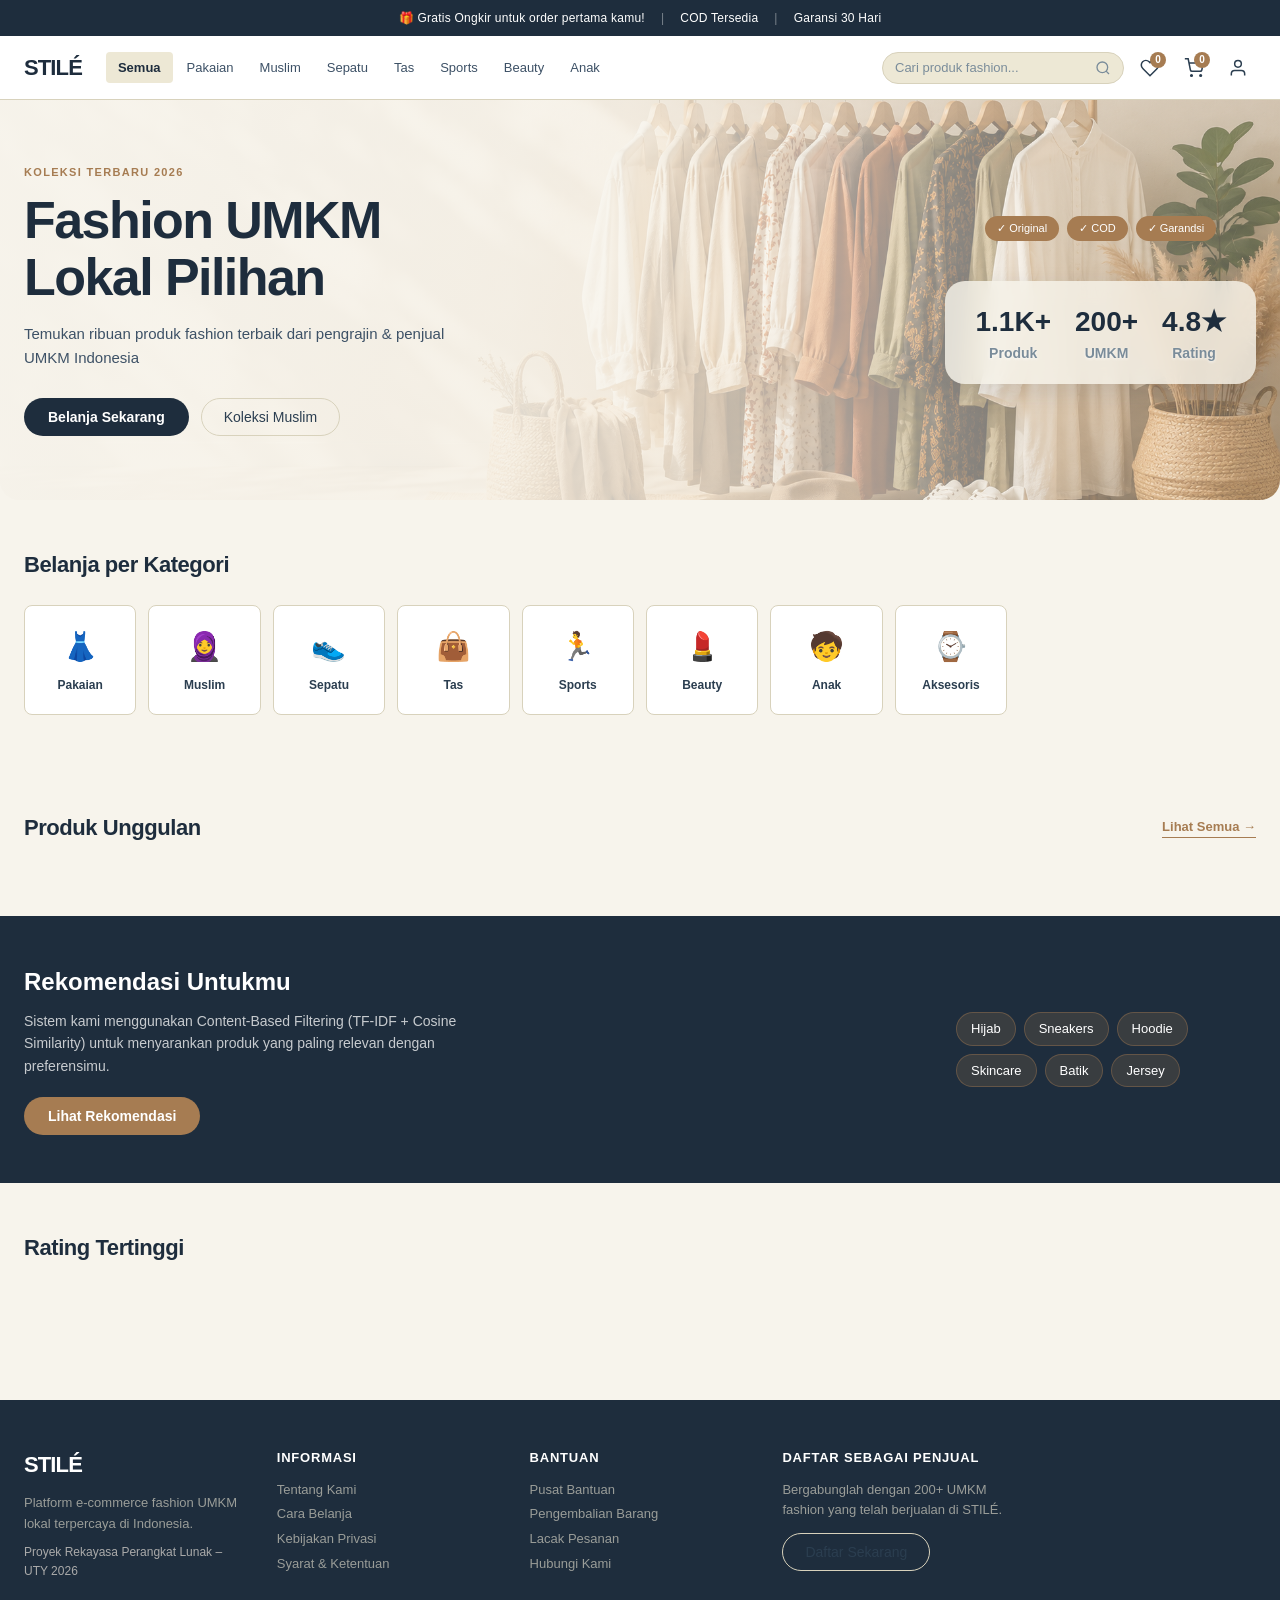
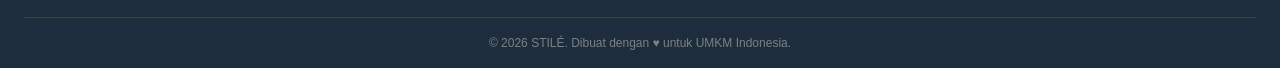
==== commit 544ff7d7: "fadly" ====
--- a/index.html
+++ b/index.html
@@ -528,6 +528,69 @@
         </div>
     </footer>
 
+    <div id="page-sellerDashboard" class="page">
+
+        <div class="seller-wrapper">
+
+            <aside class="seller-sidebar">
+                <h2>STILÉ</h2>
+
+                <ul>
+                    <li onclick="showSellerSection('dashboard')">Dashboard</li>
+                    <li onclick="showSellerSection('orders')">Pesanan</li>
+                    <li onclick="showSellerSection('products')">Tambah Produk</li>
+                    <li onclick="showSellerSection('reviews')">Rating & Ulasan</li>
+                </ul>
+            </aside>
+
+            <main class="seller-content">
+
+                <div id="seller-dashboard">
+                    <h2>Dashboard Toko</h2>
+
+                    <div class="seller-cards">
+
+                        <div class="seller-card">
+                            <h3>Total Pesanan</h3>
+                            <span>2</span>
+                        </div>
+
+                        <div class="seller-card">
+                            <h3>Total Pendapatan</h3>
+                            <span>Rp 0</span>
+                        </div>
+
+                        <div class="seller-card">
+                            <h3>Produk Aktif</h3>
+                            <span>0</span>
+                        </div>
+
+                        <div class="seller-card">
+                            <h3>Rating Toko</h3>
+                            <span>4.3</span>
+                        </div>
+
+                    </div>
+                </div>
+
+                <div id="seller-orders" style="display:none">
+                    <h2>Manajemen Pesanan</h2>
+                </div>
+
+                <div id="seller-products" style="display:none">
+                    <h2>Tambah Produk</h2>
+                </div>
+
+                <div id="seller-reviews" style="display:none">
+                    <h2>Rating & Ulasan</h2>
+                </div>
+
+            </main>
+
+        </div>
+
+    </div>
+
     <script src="data.js"></script>
     <script src="app.js"></script>
 </body>
--- a/style.css
+++ b/style.css
@@ -1,7 +1,7 @@
-/* FashModa – Zalora-inspired Fashion Marketplace CSS */
-
-
-/* Design: clean white, black accents, charcoal nav, warm product tiles */
+/* FashModa – Liceria & Co. Color Theme */
+
+
+/* Palette from reference: dark navy, warm brown, cream, off-white */
 
 *,
 *::before,
@@ -12,22 +12,35 @@
 }
 
 :root {
-    --black: #111111;
-    --charcoal: #222222;
-    --gray-dark: #444444;
-    --gray-mid: #888888;
-    --gray-light: #f4f4f4;
-    --gray-border: #e8e8e8;
-    --white: #ffffff;
-    --accent: #111111;
-    --red: #e53935;
-    --green: #2e7d32;
-    --gold: #FF8F00;
+    /* ── Liceria & Co. Palette ── */
+    --black: #1E2D3D;
+    /* deep navy (was #111111) */
+    --charcoal: #2B3E50;
+    /* navy charcoal (was #222222) */
+    --gray-dark: #3D5166;
+    /* muted navy (was #444444) */
+    --gray-mid: #7A8C9A;
+    /* cool gray-blue (was #888888) */
+    --gray-light: #EDE8D5;
+    /* warm cream (was #f4f4f4) */
+    --gray-border: #D8D2BC;
+    /* cream border (was #e8e8e8) */
+    --white: #F7F4EC;
+    /* off-white/cream body (was #ffffff) */
+    --pure-white: #FFFFFF;
+    --accent: #A67C52;
+    /* warm tan/brown — NEW signature accent */
+    --red: #C0392B;
+    /* muted red */
+    --green: #2E7D32;
+    --gold: #A67C52;
+    /* reuse accent for gold */
+    /* unchanged structural tokens */
     --radius-sm: 4px;
     --radius-md: 8px;
     --radius-lg: 12px;
-    --shadow-card: 0 1px 4px rgba(0, 0, 0, 0.08);
-    --shadow-hover: 0 4px 16px rgba(0, 0, 0, 0.12);
+    --shadow-card: 0 1px 4px rgba(30, 45, 61, 0.08);
+    --shadow-hover: 0 4px 16px rgba(30, 45, 61, 0.14);
     --nav-height: 64px;
     --promo-height: 36px;
 }
@@ -66,7 +79,7 @@
 
 .promo-strip {
     background: var(--black);
-    color: #fff;
+    color: var(--pure-white);
     text-align: center;
     padding: 0 16px;
     height: var(--promo-height);
@@ -89,7 +102,7 @@
     position: sticky;
     top: 0;
     z-index: 100;
-    background: var(--white);
+    background: var(--pure-white);
     border-bottom: 1px solid var(--gray-border);
     height: var(--nav-height);
 }
@@ -158,8 +171,8 @@
 }
 
 .search-wrap:focus-within {
-    border-color: var(--black);
-    background: var(--white);
+    border-color: var(--accent);
+    background: var(--pure-white);
 }
 
 .search-wrap input {
@@ -186,7 +199,7 @@
 }
 
 .search-btn:hover {
-    color: var(--black);
+    color: var(--accent);
 }
 
 .icon-btn {
@@ -203,14 +216,15 @@
 
 .icon-btn:hover {
     background: var(--gray-light);
+    color: var(--accent);
 }
 
 .badge {
     position: absolute;
     top: 2px;
     right: 2px;
-    background: var(--red);
-    color: #fff;
+    background: var(--accent);
+    color: var(--pure-white);
     font-size: 10px;
     font-weight: 700;
     min-width: 16px;
@@ -227,7 +241,7 @@
     position: absolute;
     top: calc(100% + 8px);
     right: 0;
-    background: var(--white);
+    background: var(--pure-white);
     border: 1px solid var(--gray-border);
     border-radius: var(--radius-md);
     min-width: 180px;
@@ -251,6 +265,7 @@
 
 .user-dropdown a:hover {
     background: var(--gray-light);
+    color: var(--accent);
 }
 
 
@@ -277,8 +292,7 @@
     justify-content: space-between;
     gap: 40px;
     min-height: 400px;
-    /* Background gambar + overlay putih */
-    background: linear-gradient( to right, rgba(255, 255, 255, 0.95) 0%, rgba(255, 255, 255, 0.85) 40%, rgba(255, 255, 255, 0.30) 100%), url('images/hero-fashion.png');
+    background: linear-gradient( to right, rgba(247, 244, 236, 0.97) 0%, rgba(247, 244, 236, 0.88) 40%, rgba(247, 244, 236, 0.30) 100%), url('images/hero-fashion.png');
     background-size: cover;
     background-position: center;
     background-repeat: no-repeat;
@@ -302,7 +316,7 @@
     font-size: 11px;
     letter-spacing: 0.12em;
     font-weight: 600;
-    color: var(--gray-mid);
+    color: var(--accent);
     text-transform: uppercase;
     margin-bottom: 12px;
 }
@@ -341,8 +355,8 @@
 }
 
 .hbadge {
-    background: var(--black);
-    color: #fff;
+    background: var(--accent);
+    color: var(--pure-white);
     font-size: 11px;
     padding: 4px 12px;
     border-radius: 20px;
@@ -352,12 +366,12 @@
 .hero-stat-row {
     display: flex;
     gap: 24px;
-    background: rgba(255, 255, 255, 0.75);
+    background: rgba(247, 244, 236, 0.80);
     backdrop-filter: blur(10px);
     -webkit-backdrop-filter: blur(10px);
     padding: 20px 30px;
     border-radius: 20px;
-    box-shadow: 0 8px 25px rgba(0, 0, 0, 0.12);
+    box-shadow: 0 8px 25px rgba(30, 45, 61, 0.12);
 }
 
 .hstat {
@@ -375,7 +389,7 @@
 .hstat-lbl {
     font-size: 14px;
     font-weight: 600;
-    color: #4444448d;
+    color: var(--gray-mid);
     text-shadow: 0 1px 3px rgba(255, 255, 255, 0.8);
 }
 
@@ -392,7 +406,7 @@
     height: 320px;
     object-fit: cover;
     border-radius: 20px;
-    box-shadow: 0 10px 30px rgba(0, 0, 0, 0.15);
+    box-shadow: 0 10px 30px rgba(30, 45, 61, 0.18);
 }
 
 @media (max-width:768px) {
@@ -407,17 +421,18 @@
 
 .btn-primary {
     background: var(--black);
-    color: var(--white);
+    color: var(--pure-white);
     border: none;
     padding: 11px 24px;
     border-radius: 24px;
     font-size: 14px;
     font-weight: 600;
-    transition: opacity .15s, transform .1s;
+    transition: opacity .15s, transform .1s, background .15s;
 }
 
 .btn-primary:hover {
-    opacity: 0.85;
+    opacity: 0.88;
+    background: var(--accent);
 }
 
 .btn-primary:active {
@@ -437,12 +452,13 @@
     border-radius: 24px;
     font-size: 14px;
     font-weight: 500;
-    transition: border-color .15s, background .15s;
+    transition: border-color .15s, background .15s, color .15s;
 }
 
 .btn-outline:hover {
-    border-color: var(--black);
+    border-color: var(--accent);
     background: var(--gray-light);
+    color: var(--accent);
 }
 
 .btn-outline.full {
@@ -463,8 +479,8 @@
 }
 
 .btn-reset:hover {
-    border-color: var(--charcoal);
-    color: var(--charcoal);
+    border-color: var(--accent);
+    color: var(--accent);
 }
 
 .btn-sm {
@@ -478,15 +494,16 @@
 
 .btn-sm:hover {
     background: var(--gray-light);
+    border-color: var(--accent);
 }
 
 .btn-sm.danger {
     color: var(--red);
-    border-color: #ffcdd2;
+    border-color: #f5b7b1;
 }
 
 .btn-sm.danger:hover {
-    background: #ffebee;
+    background: #fdecea;
 }
 
 
@@ -520,7 +537,7 @@
 .see-all {
     font-size: 13px;
     font-weight: 600;
-    color: var(--charcoal);
+    color: var(--accent);
     border-bottom: 1px solid currentColor;
 }
 
@@ -547,11 +564,11 @@
     border-radius: var(--radius-md);
     cursor: pointer;
     transition: border-color .15s, box-shadow .15s, transform .1s;
-    background: var(--white);
+    background: var(--pure-white);
 }
 
 .cat-tile:hover {
-    border-color: var(--black);
+    border-color: var(--accent);
     box-shadow: var(--shadow-card);
     transform: translateY(-2px);
 }
@@ -576,7 +593,7 @@
 }
 
 .product-card {
-    background: var(--white);
+    background: var(--pure-white);
     border: 1px solid var(--gray-border);
     border-radius: var(--radius-md);
     overflow: hidden;
@@ -595,6 +612,7 @@
     display: flex;
     align-items: center;
     justify-content: center;
+    background: var(--gray-light);
 }
 
 .card-emoji {
@@ -605,8 +623,8 @@
     position: absolute;
     top: 8px;
     left: 8px;
-    background: #111;
-    color: #fff;
+    background: var(--black);
+    color: var(--pure-white);
     font-size: 10px;
     font-weight: 700;
     padding: 2px 8px;
@@ -617,7 +635,7 @@
     position: absolute;
     top: 8px;
     right: 8px;
-    background: rgba(255, 255, 255, 0.9);
+    background: rgba(247, 244, 236, 0.92);
     border: none;
     width: 32px;
     height: 32px;
@@ -639,10 +657,11 @@
 
 .card-merchant {
     font-size: 11px;
-    color: var(--gray-mid);
+    color: var(--accent);
     text-transform: uppercase;
     letter-spacing: 0.04em;
     margin-bottom: 4px;
+    font-weight: 600;
 }
 
 .card-name {
@@ -663,11 +682,11 @@
 }
 
 .s-fill {
-    color: #FFC107;
+    color: var(--accent);
 }
 
 .s-half {
-    color: #FFC107;
+    color: var(--accent);
     opacity: 0.6;
 }
 
@@ -702,13 +721,13 @@
     font-size: 12px;
     font-weight: 600;
     color: var(--charcoal);
-    transition: background .15s, border-color .15s;
+    transition: background .15s, border-color .15s, color .15s;
 }
 
 .card-cart-btn:hover {
-    background: var(--black);
-    color: var(--white);
-    border-color: var(--black);
+    background: var(--accent);
+    color: var(--pure-white);
+    border-color: var(--accent);
 }
 
 
@@ -716,7 +735,7 @@
 
 .rec-banner {
     background: var(--black);
-    color: var(--white);
+    color: var(--pure-white);
     padding: 48px 24px;
     margin: 0;
 }
@@ -745,8 +764,14 @@
 }
 
 .rec-banner .btn-primary {
-    background: var(--white);
+    background: var(--accent);
+    color: var(--pure-white);
+}
+
+.rec-banner .btn-primary:hover {
+    background: var(--pure-white);
     color: var(--black);
+    opacity: 1;
 }
 
 .rec-banner-tags {
@@ -757,11 +782,11 @@
 }
 
 .rec-banner-tags span {
-    background: rgba(255, 255, 255, 0.12);
+    background: rgba(166, 124, 82, 0.20);
     padding: 6px 14px;
     border-radius: 20px;
     font-size: 13px;
-    border: 1px solid rgba(255, 255, 255, 0.2);
+    border: 1px solid rgba(166, 124, 82, 0.40);
 }
 
 
@@ -787,6 +812,7 @@
     font-size: 16px;
     font-weight: 700;
     margin-bottom: 20px;
+    color: var(--black);
 }
 
 .filter-group {
@@ -824,11 +850,12 @@
 }
 
 .filter-body label:hover {
-    color: var(--black);
+    color: var(--accent);
 }
 
 .filter-body input[type=radio] {
     cursor: pointer;
+    accent-color: var(--accent);
 }
 
 .catalog-main {
@@ -862,6 +889,7 @@
     font-size: 13px;
     outline: none;
     cursor: pointer;
+    accent-color: var(--accent);
 }
 
 
@@ -884,7 +912,7 @@
 }
 
 .back-btn:hover {
-    color: var(--black);
+    color: var(--accent);
 }
 
 .pd-top {
@@ -901,6 +929,7 @@
     display: flex;
     align-items: center;
     justify-content: center;
+    background: var(--gray-light);
 }
 
 .pd-info {
@@ -912,7 +941,7 @@
     font-weight: 600;
     letter-spacing: 0.06em;
     text-transform: uppercase;
-    color: var(--gray-mid);
+    color: var(--accent);
     margin-bottom: 8px;
 }
 
@@ -921,6 +950,7 @@
     font-weight: 700;
     margin-bottom: 12px;
     line-height: 1.3;
+    color: var(--black);
 }
 
 .pd-stars {
@@ -941,7 +971,7 @@
 .pd-price {
     font-size: 28px;
     font-weight: 800;
-    color: var(--black);
+    color: var(--accent);
     margin-bottom: 16px;
 }
 
@@ -958,6 +988,8 @@
     border-radius: 20px;
     font-size: 12px;
     font-weight: 500;
+    color: var(--charcoal);
+    border: 1px solid var(--gray-border);
 }
 
 .pd-desc {
@@ -967,6 +999,7 @@
     margin-bottom: 24px;
     font-size: 14px;
     line-height: 1.8;
+    border: 1px solid var(--gray-border);
 }
 
 .pd-actions {
@@ -976,7 +1009,7 @@
 }
 
 .wish-detail-btn {
-    background: var(--white);
+    background: var(--pure-white);
     border: 1.5px solid var(--gray-border);
     padding: 10px 18px;
     border-radius: 24px;
@@ -986,17 +1019,18 @@
 
 .wish-detail-btn:hover,
 .wish-detail-btn.wished {
-    border-color: var(--red);
+    border-color: var(--accent);
+    color: var(--accent);
 }
 
 .user-rated {
     margin-top: 12px;
     font-size: 13px;
-    color: var(--gray-mid);
-    background: #fff9e6;
+    color: var(--charcoal);
+    background: rgba(166, 124, 82, 0.10);
     padding: 8px 12px;
     border-radius: var(--radius-sm);
-    border-left: 3px solid var(--gold);
+    border-left: 3px solid var(--accent);
 }
 
 .pd-recs {
@@ -1017,8 +1051,8 @@
 }
 
 .algo-badge {
-    background: var(--black);
-    color: var(--white);
+    background: var(--accent);
+    color: var(--pure-white);
     font-size: 11px;
     padding: 3px 10px;
     border-radius: 10px;
@@ -1043,7 +1077,7 @@
 }
 
 .auth-card {
-    background: var(--white);
+    background: var(--pure-white);
     border: 1px solid var(--gray-border);
     border-radius: var(--radius-lg);
     padding: 40px;
@@ -1055,6 +1089,7 @@
     font-size: 22px;
     font-weight: 700;
     margin-bottom: 6px;
+    color: var(--black);
 }
 
 .auth-sub {
@@ -1064,7 +1099,7 @@
 }
 
 .auth-sub a {
-    color: var(--black);
+    color: var(--accent);
     font-weight: 600;
     text-decoration: underline;
 }
@@ -1091,12 +1126,14 @@
     font-size: 14px;
     outline: none;
     transition: border-color .15s;
+    background: var(--pure-white);
+    color: var(--charcoal);
 }
 
 .form-group input:focus,
 .form-group select:focus,
 .form-group textarea:focus {
-    border-color: var(--black);
+    border-color: var(--accent);
 }
 
 .auth-divider {
@@ -1142,11 +1179,12 @@
     border: none;
     background: none;
     transition: background .15s, color .15s;
+    color: var(--charcoal);
 }
 
 .role-tab.active {
     background: var(--black);
-    color: var(--white);
+    color: var(--pure-white);
 }
 
 
@@ -1162,6 +1200,7 @@
     font-size: 24px;
     font-weight: 700;
     margin-bottom: 28px;
+    color: var(--black);
 }
 
 .cart-layout {
@@ -1190,7 +1229,7 @@
     border: 1px solid var(--gray-border);
     border-radius: var(--radius-md);
     margin-bottom: 12px;
-    background: var(--white);
+    background: var(--pure-white);
 }
 
 .cart-item-img {
@@ -1202,6 +1241,7 @@
     justify-content: center;
     font-size: 28px;
     flex-shrink: 0;
+    background: var(--gray-light);
 }
 
 .cart-item-info {
@@ -1218,17 +1258,20 @@
     -webkit-line-clamp: 2;
     -webkit-box-orient: vertical;
     overflow: hidden;
+    color: var(--charcoal);
 }
 
 .cart-item-merchant {
     font-size: 12px;
-    color: var(--gray-mid);
+    color: var(--accent);
+    font-weight: 500;
 }
 
 .cart-item-price {
     font-size: 14px;
     font-weight: 600;
     margin-top: 4px;
+    color: var(--black);
 }
 
 .cart-item-qty {
@@ -1247,11 +1290,12 @@
     display: flex;
     align-items: center;
     justify-content: center;
-    transition: background .1s;
+    transition: background .1s, border-color .1s;
 }
 
 .cart-item-qty button:hover {
     background: var(--gray-light);
+    border-color: var(--accent);
 }
 
 .cart-item-qty span {
@@ -1266,6 +1310,7 @@
     font-weight: 700;
     min-width: 90px;
     text-align: right;
+    color: var(--black);
 }
 
 .cart-remove {
@@ -1278,12 +1323,12 @@
 }
 
 .cart-remove:hover {
-    background: #ffebee;
+    background: #fdecea;
     color: var(--red);
 }
 
 .summary-card {
-    background: var(--white);
+    background: var(--pure-white);
     border: 1px solid var(--gray-border);
     border-radius: var(--radius-md);
     padding: 20px;
@@ -1293,6 +1338,7 @@
     font-size: 16px;
     font-weight: 700;
     margin-bottom: 16px;
+    color: var(--black);
 }
 
 .summary-row {
@@ -1313,6 +1359,7 @@
     margin-top: 8px;
     font-size: 16px;
     font-weight: 700;
+    color: var(--black);
 }
 
 
@@ -1332,6 +1379,7 @@
     font-size: 18px;
     font-weight: 700;
     margin-bottom: 16px;
+    color: var(--black);
 }
 
 .payment-opts {
@@ -1349,11 +1397,12 @@
     border-radius: var(--radius-sm);
     cursor: pointer;
     font-size: 14px;
-    transition: border-color .15s;
+    transition: border-color .15s, background .15s;
 }
 
 .pay-opt:hover {
-    border-color: var(--black);
+    border-color: var(--accent);
+    background: var(--gray-light);
 }
 
 .checkout-summary {
@@ -1378,6 +1427,7 @@
     align-items: center;
     justify-content: center;
     font-size: 18px;
+    background: var(--gray-light);
 }
 
 
@@ -1392,7 +1442,7 @@
 }
 
 .success-card {
-    background: var(--white);
+    background: var(--pure-white);
     border: 1px solid var(--gray-border);
     border-radius: var(--radius-lg);
     padding: 48px 40px;
@@ -1403,8 +1453,8 @@
 .success-icon {
     width: 72px;
     height: 72px;
-    background: var(--black);
-    color: var(--white);
+    background: var(--accent);
+    color: var(--pure-white);
     border-radius: 50%;
     font-size: 32px;
     display: flex;
@@ -1417,6 +1467,7 @@
     font-size: 22px;
     font-weight: 700;
     margin-bottom: 10px;
+    color: var(--black);
 }
 
 .success-card p {
@@ -1441,6 +1492,7 @@
     border-radius: var(--radius-md);
     padding: 16px;
     margin-bottom: 12px;
+    background: var(--pure-white);
 }
 
 .order-header {
@@ -1454,11 +1506,13 @@
     font-size: 13px;
     font-weight: 700;
     font-family: monospace;
+    color: var(--charcoal);
 }
 
 .order-status {
     font-size: 13px;
     font-weight: 600;
+    color: var(--accent);
 }
 
 .order-items {
@@ -1473,6 +1527,7 @@
     padding: 3px 10px;
     border-radius: 10px;
     font-size: 11px;
+    border: 1px solid var(--gray-border);
 }
 
 .order-footer {
@@ -1486,7 +1541,7 @@
 /* ── PROFILE ─────────────────────────────────── */
 
 .profile-card {
-    background: var(--white);
+    background: var(--pure-white);
     border: 1px solid var(--gray-border);
     border-radius: var(--radius-lg);
     padding: 32px;
@@ -1503,8 +1558,8 @@
 .profile-avatar {
     width: 72px;
     height: 72px;
-    background: var(--black);
-    color: var(--white);
+    background: var(--accent);
+    color: var(--pure-white);
     border-radius: 50%;
     font-size: 28px;
     font-weight: 700;
@@ -1532,6 +1587,7 @@
 .pstat span {
     font-size: 22px;
     font-weight: 700;
+    color: var(--black);
 }
 
 .pstat label {
@@ -1555,12 +1611,13 @@
     display: flex;
     flex-direction: column;
     gap: 4px;
+    border: 1px solid var(--gray-border);
 }
 
 .dash-num {
     font-size: 28px;
     font-weight: 800;
-    color: var(--black);
+    color: var(--accent);
 }
 
 .dash-lbl {
@@ -1573,6 +1630,7 @@
     border: 1px solid var(--gray-border);
     border-radius: var(--radius-md);
     overflow: hidden;
+    background: var(--pure-white);
 }
 
 .merchant-product-row,
@@ -1602,7 +1660,7 @@
     width: 36px;
     height: 36px;
     background: var(--charcoal);
-    color: #fff;
+    color: var(--pure-white);
     border-radius: 50%;
     font-size: 15px;
     font-weight: 700;
@@ -1622,7 +1680,7 @@
 .modal-overlay {
     position: fixed;
     inset: 0;
-    background: rgba(0, 0, 0, 0.5);
+    background: rgba(30, 45, 61, 0.55);
     display: flex;
     align-items: center;
     justify-content: center;
@@ -1630,7 +1688,7 @@
 }
 
 .modal-card {
-    background: var(--white);
+    background: var(--pure-white);
     border-radius: var(--radius-lg);
     padding: 32px;
     width: 100%;
@@ -1642,6 +1700,7 @@
     font-size: 18px;
     font-weight: 700;
     margin-bottom: 12px;
+    color: var(--black);
 }
 
 .star-row {
@@ -1657,7 +1716,7 @@
 }
 
 .star.active {
-    color: #FFC107;
+    color: var(--accent);
 }
 
 .modal-btns {
@@ -1684,7 +1743,7 @@
 /* ── FOOTER ──────────────────────────────────── */
 
 .footer {
-    background: var(--charcoal);
+    background: var(--black);
     color: #ccc;
     padding: 48px 24px 0;
     margin-top: 64px;
@@ -1699,14 +1758,14 @@
 }
 
 .footer-col .brand {
-    color: var(--white);
+    color: var(--pure-white);
 }
 
 .footer-col p,
 .footer-col a {
     font-size: 13px;
     line-height: 1.6;
-    color: #aaa;
+    color: rgba(237, 232, 213, 0.6);
     display: block;
     margin-bottom: 4px;
 }
@@ -1714,27 +1773,27 @@
 .footer-col h4 {
     font-size: 13px;
     font-weight: 700;
-    color: var(--white);
+    color: var(--pure-white);
     margin-bottom: 12px;
     text-transform: uppercase;
     letter-spacing: 0.06em;
 }
 
 .footer-col a:hover {
-    color: var(--white);
+    color: var(--accent);
 }
 
 .footer-bottom {
     max-width: 1280px;
     margin: 32px auto 0;
     padding: 16px 0;
-    border-top: 1px solid rgba(255, 255, 255, 0.1);
+    border-top: 1px solid rgba(166, 124, 82, 0.25);
     text-align: center;
 }
 
 .footer-bottom p {
     font-size: 12px;
-    color: #888;
+    color: rgba(237, 232, 213, 0.45);
 }
 
 
@@ -1745,8 +1804,8 @@
     bottom: 24px;
     left: 50%;
     transform: translateX(-50%) translateY(12px);
-    background: var(--charcoal);
-    color: var(--white);
+    background: var(--accent);
+    color: var(--pure-white);
     padding: 10px 20px;
     border-radius: 24px;
     font-size: 14px;
@@ -1810,4 +1869,55 @@
     .rec-banner-tags {
         display: none;
     }
+}
+
+.seller-wrapper {
+    display: flex;
+    min-height: 100vh;
+}
+
+.seller-sidebar {
+    width: 260px;
+    background: #f5f1e8;
+    padding: 30px;
+    border-right: 1px solid #ddd;
+}
+
+.seller-sidebar ul {
+    list-style: none;
+    padding: 0;
+}
+
+.seller-sidebar li {
+    padding: 15px;
+    cursor: pointer;
+    margin-bottom: 10px;
+    border-radius: 8px;
+}
+
+.seller-sidebar li:hover {
+    background: #ece4d8;
+}
+
+.seller-content {
+    flex: 1;
+    padding: 40px;
+}
+
+.seller-cards {
+    display: grid;
+    grid-template-columns: repeat(4, 1fr);
+    gap: 20px;
+}
+
+.seller-card {
+    background: white;
+    border: 1px solid #ddd;
+    padding: 25px;
+    border-radius: 12px;
+}
+
+.seller-card span {
+    font-size: 32px;
+    font-weight: bold;
 }
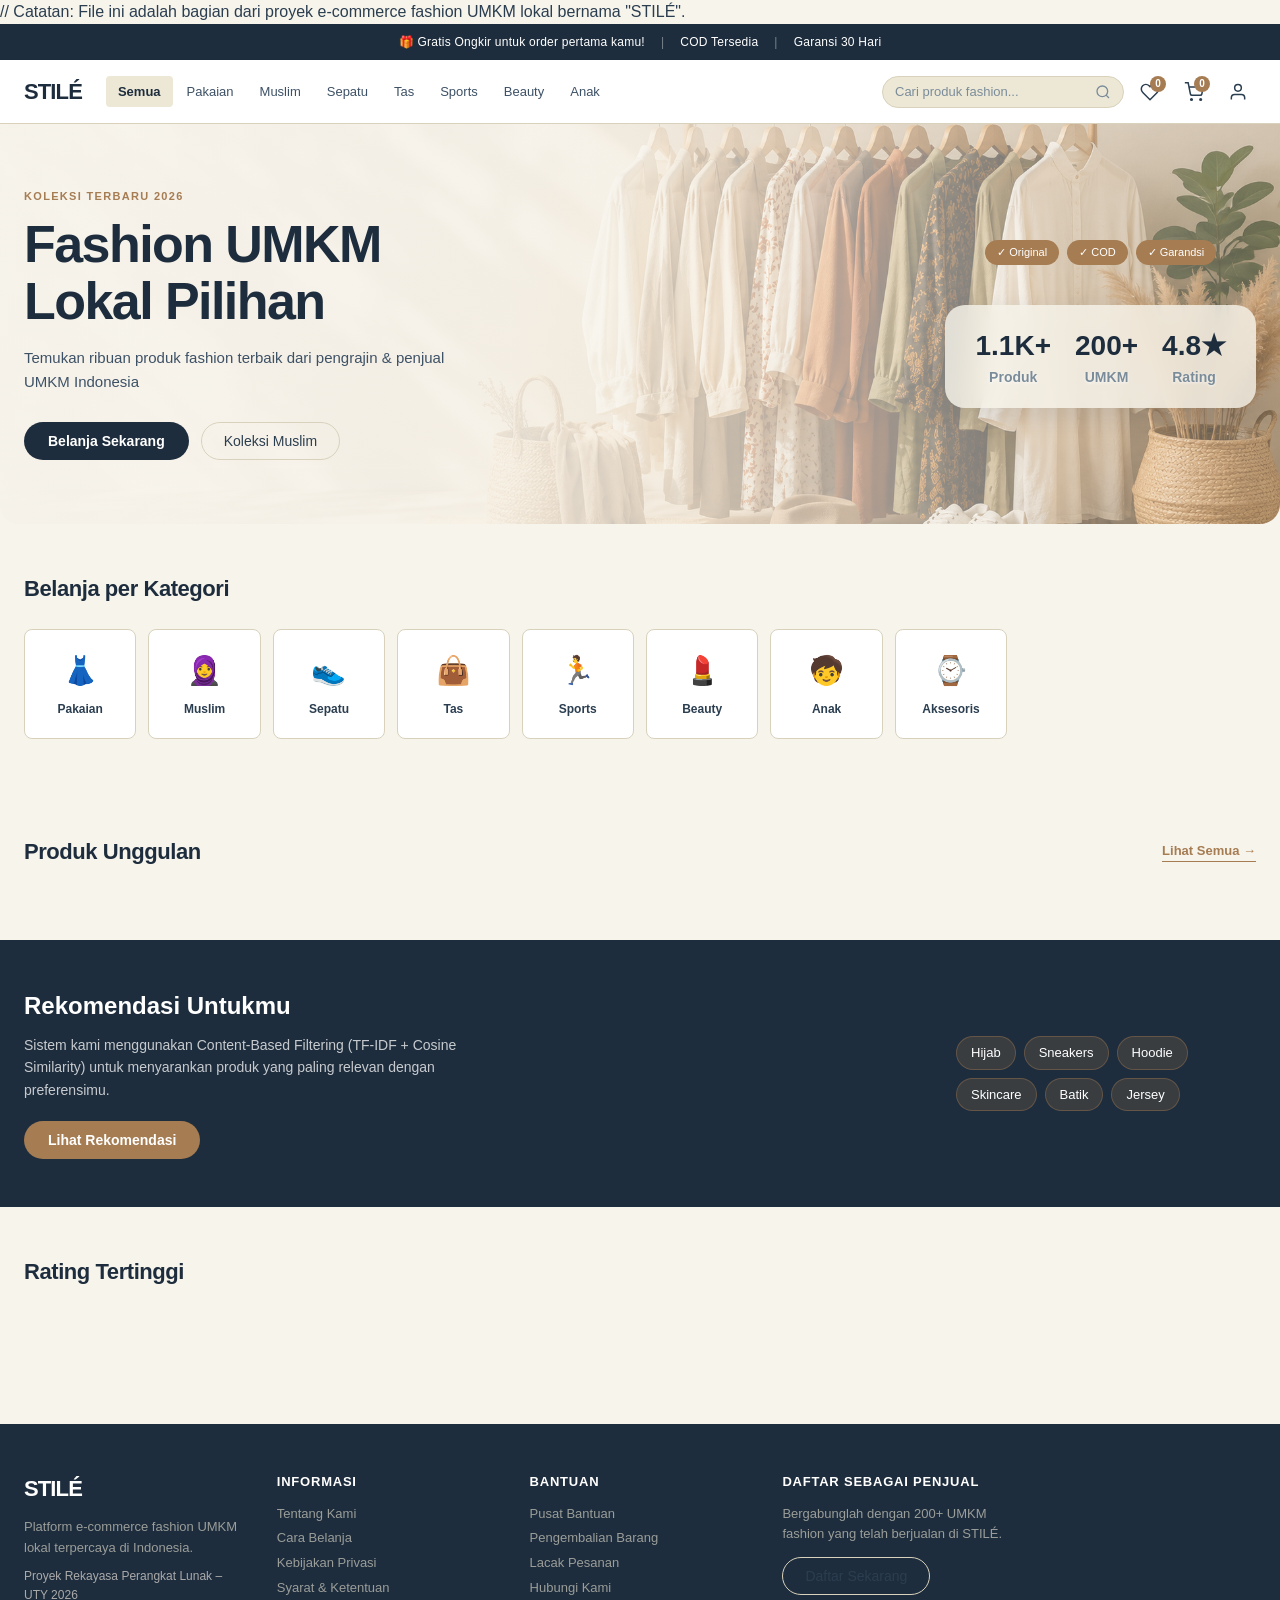
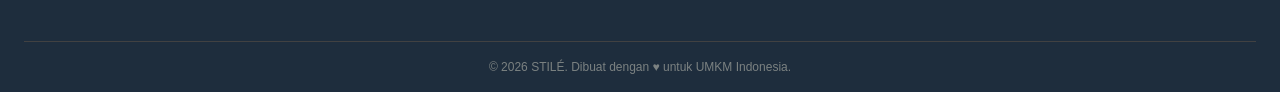
==== commit 481956d0: "fisco" ====
--- a/index.html
+++ b/index.html
@@ -1,6 +1,7 @@
 <!DOCTYPE html>
 <html lang="id">
-
+    
+// Catatan: File ini adalah bagian dari proyek e-commerce fashion UMKM lokal bernama "STILÉ".
 <head>
     <meta charset="UTF-8">
     <meta name="viewport" content="width=device-width, initial-scale=1.0">
--- a/style.css
+++ b/style.css
@@ -1920,4 +1920,58 @@
 .seller-card span {
     font-size: 32px;
     font-weight: bold;
+}
+
+.card-img {
+    background: #f7f7f7;
+    overflow: hidden;
+}
+
+.product-img {
+    width: 100%;
+    height: 100%;
+    object-fit: cover;
+    display: block;
+}
+
+.pd-img {
+    background: #f7f7f7;
+    overflow: hidden;
+}
+
+.pd-product-img {
+    width: 100%;
+    height: 100%;
+    object-fit: cover;
+    display: block;
+}
+
+.cart-item-img {
+    width: 80px;
+    height: 80px;
+    border-radius: var(--radius-sm);
+    overflow: hidden;
+    background: var(--gray-light);
+    flex-shrink: 0;
+}
+
+.ck-img {
+    width: 40px;
+    height: 40px;
+    border-radius: var(--radius-sm);
+    overflow: hidden;
+    background: var(--gray-light);
+    flex-shrink: 0;
+}
+
+.cart-thumb,
+.checkout-thumb {
+    width: 100%;
+    height: 100%;
+    object-fit: cover;
+    display: block;
+}
+
+.card-emoji {
+    display: none;
 }
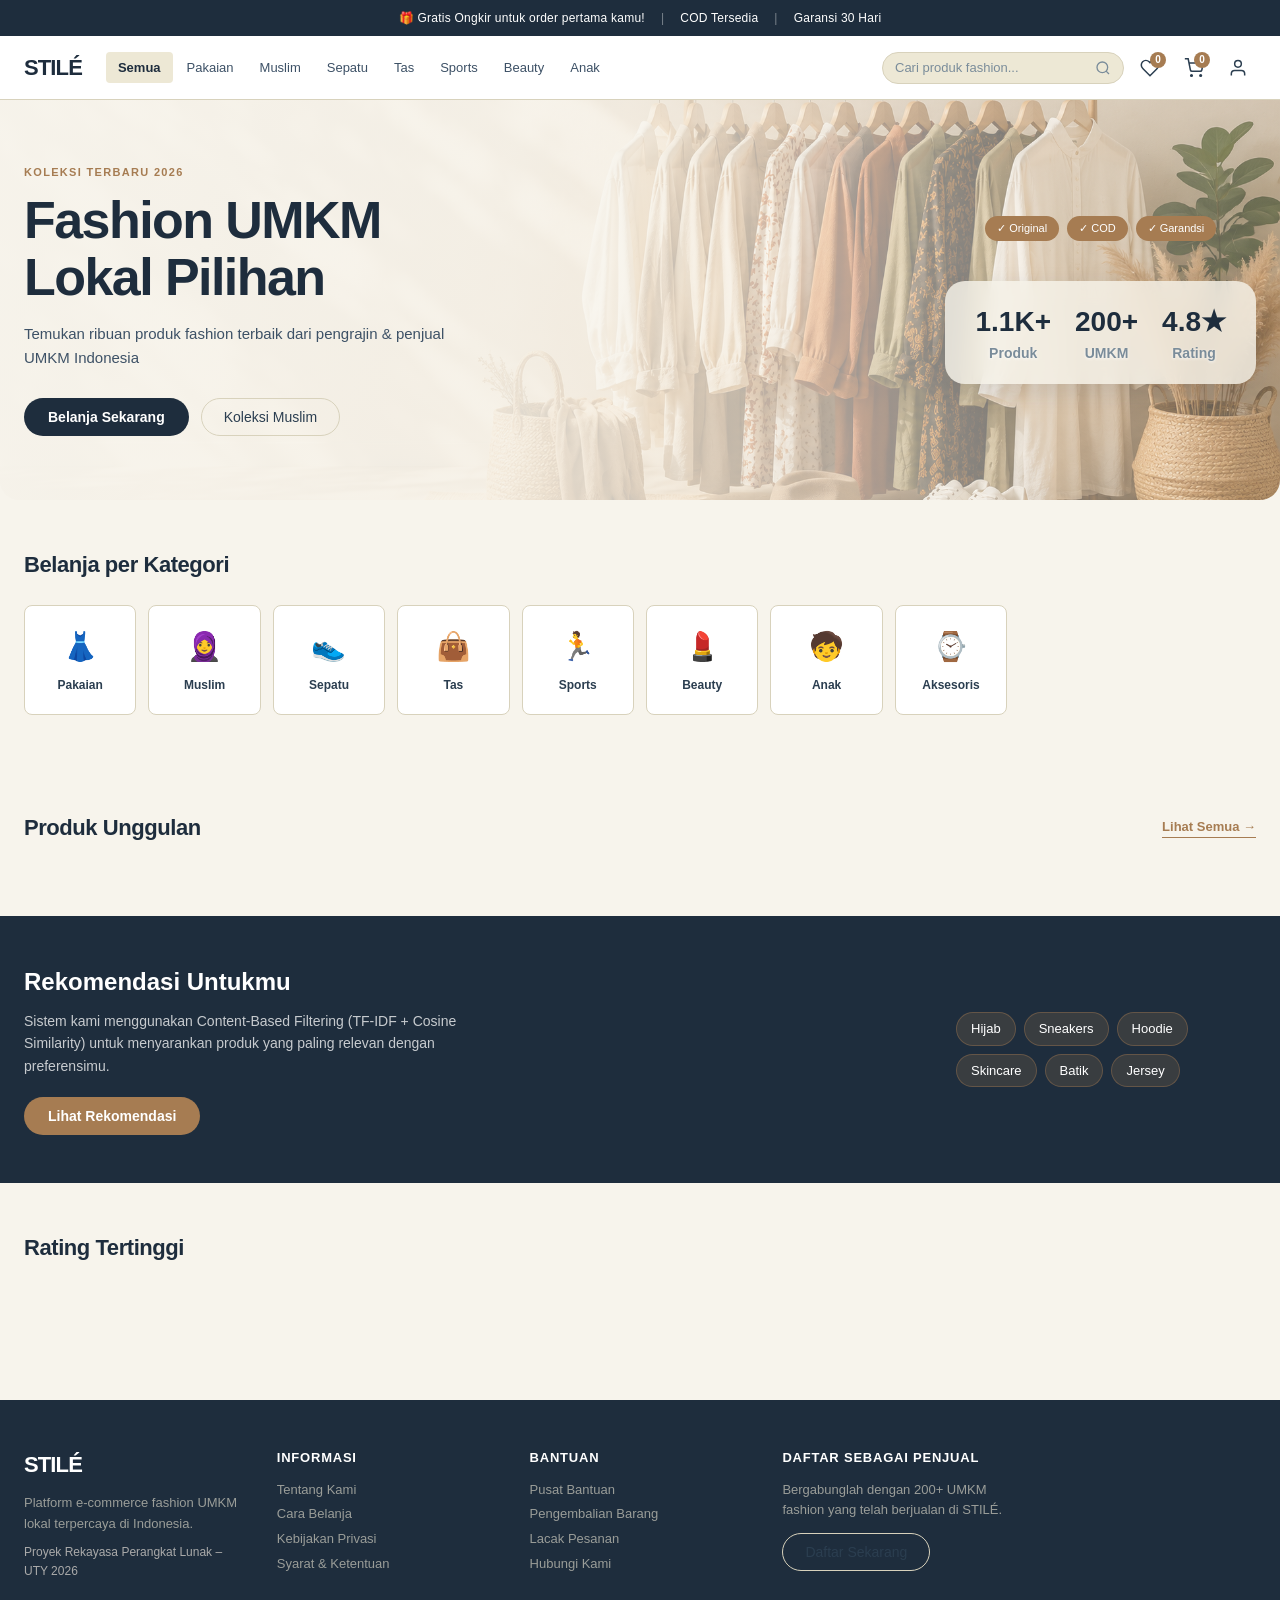
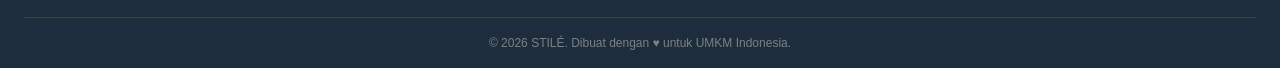
==== commit 1c57e91c: "Add files via upload" ====
--- a/index.html
+++ b/index.html
@@ -1,599 +1,789 @@
-<!DOCTYPE html>
-<html lang="id">
-    
-// Catatan: File ini adalah bagian dari proyek e-commerce fashion UMKM lokal bernama "STILÉ".
-<head>
-    <meta charset="UTF-8">
-    <meta name="viewport" content="width=device-width, initial-scale=1.0">
-    <title>STILÉ – Belanja Fashion UMKM Lokal</title>
-    <link rel="stylesheet" href="style.css">
-</head>
-
-<body>
-
-    <!-- TOAST -->
-    <div id="toast" class="toast"></div>
-
-    <!-- TOP PROMO STRIP -->
-    <div class="promo-strip">
-        <span>🎁 Gratis Ongkir untuk order pertama kamu!</span>
-        <span class="promo-sep">|</span>
-        <span>COD Tersedia</span>
-        <span class="promo-sep">|</span>
-        <span>Garansi 30 Hari</span>
-    </div>
-
-    <!-- NAVBAR -->
-    <header class="navbar">
-        <div class="nav-inner">
-            <a href="#" class="brand" onclick="showPage('home')">STILÉ</a>
-
-            <nav class="nav-cats">
-                <a href="#" class="nav-cat active" data-cat="all" onclick="filterByNav('all',this)">Semua</a>
-                <a href="#" class="nav-cat" data-cat="Pakaian" onclick="filterByNav('Pakaian',this)">Pakaian</a>
-                <a href="#" class="nav-cat" data-cat="Baju Muslim" onclick="filterByNav('Baju Muslim',this)">Muslim</a>
-                <a href="#" class="nav-cat" data-cat="Sepatu" onclick="filterByNav('Sepatu',this)">Sepatu</a>
-                <a href="#" class="nav-cat" data-cat="Tas" onclick="filterByNav('Tas',this)">Tas</a>
-                <a href="#" class="nav-cat" data-cat="Sports" onclick="filterByNav('Sports',this)">Sports</a>
-                <a href="#" class="nav-cat" data-cat="Beauty" onclick="filterByNav('Beauty',this)">Beauty</a>
-                <a href="#" class="nav-cat" data-cat="Kids" onclick="filterByNav('Kids',this)">Anak</a>
-            </nav>
-
-            <div class="nav-actions">
-                <div class="search-wrap">
-                    <input type="text" id="searchInput" placeholder="Cari produk fashion..." onkeyup="liveSearch()" />
-                    <button class="search-btn" onclick="doSearch()">
-          <svg width="16" height="16" viewBox="0 0 24 24" fill="none" stroke="currentColor" stroke-width="2"><circle cx="11" cy="11" r="8"/><line x1="21" y1="21" x2="16.65" y2="16.65"/></svg>
-        </button>
-                </div>
-                <button class="icon-btn" onclick="toggleWishlist()" title="Wishlist">
-        <svg width="20" height="20" viewBox="0 0 24 24" fill="none" stroke="currentColor" stroke-width="1.8"><path d="M20.84 4.61a5.5 5.5 0 0 0-7.78 0L12 5.67l-1.06-1.06a5.5 5.5 0 0 0-7.78 7.78l1.06 1.06L12 21.23l7.78-7.78 1.06-1.06a5.5 5.5 0 0 0 0-7.78z"/></svg>
-        <span class="badge" id="wishBadge">0</span>
-      </button>
-                <button class="icon-btn" onclick="showCart()" title="Keranjang">
-        <svg width="20" height="20" viewBox="0 0 24 24" fill="none" stroke="currentColor" stroke-width="1.8"><circle cx="9" cy="21" r="1"/><circle cx="20" cy="21" r="1"/><path d="M1 1h4l2.68 13.39a2 2 0 0 0 2 1.61h9.72a2 2 0 0 0 2-1.61L23 6H6"/></svg>
-        <span class="badge" id="cartBadge">0</span>
-      </button>
-                <button class="icon-btn" id="userBtn" onclick="toggleUserMenu()" title="Akun">
-        <svg width="20" height="20" viewBox="0 0 24 24" fill="none" stroke="currentColor" stroke-width="1.8"><path d="M20 21v-2a4 4 0 0 0-4-4H8a4 4 0 0 0-4 4v2"/><circle cx="12" cy="7" r="4"/></svg>
-      </button>
-                <div class="user-dropdown" id="userDropdown">
-                    <div id="userMenuGuest">
-                        <a href="#" onclick="showPage('login')">Masuk</a>
-                        <a href="#" onclick="showPage('register')">Daftar</a>
-                    </div>
-                    <div id="userMenuLoggedIn" style="display:none">
-                        <span id="userGreeting" style="font-size:13px;color:#999;padding:8px 16px;display:block;border-bottom:1px solid #f0f0f0"></span>
-                        <a href="#" onclick="showPage('profile')">Profil Saya</a>
-                        <a href="#" onclick="showPage('orders')">Riwayat Pesanan</a>
-                        <a href="#" onclick="doLogout()" style="color:#e53935">Keluar</a>
-                    </div>
-                </div>
-            </div>
-        </div>
-    </header>
-
-    <!-- ======= PAGES ======= -->
-
-    <!-- HOME PAGE -->
-    <div id="page-home" class="page active">
-        <!-- Hero Banner -->
-        <section class="hero">
-            <div class="hero-content">
-                <p class="hero-eyebrow">KOLEKSI TERBARU 2026</p>
-                <h1 class="hero-title">Fashion UMKM<br>Lokal Pilihan</h1>
-                <p class="hero-sub">Temukan ribuan produk fashion terbaik dari pengrajin & penjual UMKM Indonesia</p>
-                <div class="hero-btns">
-                    <button class="btn-primary" onclick="filterByNav('all',null)">Belanja Sekarang</button>
-                    <button class="btn-outline" onclick="filterByNav('Baju Muslim',null)">Koleksi Muslim</button>
-                </div>
-            </div>
-            <div class="hero-visual">
-
-                <div class="hero-badges">
-                    <div class="hbadge">✓ Original</div>
-                    <div class="hbadge">✓ COD</div>
-                    <div class="hbadge">✓ Garandsi</div>
-                </div>
-
-                <div class="hero-stat-row">
-                    <div class="hstat">
-                        <span class="hstat-num">1.1K+</span>
-                        <span class="hstat-lbl">Produk</span>
-                    </div>
-                    <div class="hstat">
-                        <span class="hstat-num">200+</span>
-                        <span class="hstat-lbl">UMKM</span>
-                    </div>
-                    <div class="hstat">
-                        <span class="hstat-num">4.8★</span>
-                        <span class="hstat-lbl">Rating</span>
-                    </div>
-                </div>
-            </div>
-        </section>
-
-        <!-- Category Grid -->
-        <section class="section">
-            <h2 class="section-title">Belanja per Kategori</h2>
-            <div class="cat-grid">
-                <a class="cat-tile" onclick="filterByNav('Pakaian',null)">
-                    <div class="cat-icon">👗</div><span>Pakaian</span>
-                </a>
-                <a class="cat-tile" onclick="filterByNav('Baju Muslim',null)">
-                    <div class="cat-icon">🧕</div><span>Muslim</span>
-                </a>
-                <a class="cat-tile" onclick="filterByNav('Sepatu',null)">
-                    <div class="cat-icon">👟</div><span>Sepatu</span>
-                </a>
-                <a class="cat-tile" onclick="filterByNav('Tas',null)">
-                    <div class="cat-icon">👜</div><span>Tas</span>
-                </a>
-                <a class="cat-tile" onclick="filterByNav('Sports',null)">
-                    <div class="cat-icon">🏃</div><span>Sports</span>
-                </a>
-                <a class="cat-tile" onclick="filterByNav('Beauty',null)">
-                    <div class="cat-icon">💄</div><span>Beauty</span>
-                </a>
-                <a class="cat-tile" onclick="filterByNav('Kids',null)">
-                    <div class="cat-icon">🧒</div><span>Anak</span>
-                </a>
-                <a class="cat-tile" onclick="filterByNav('Jam dan Aksesoris',null)">
-                    <div class="cat-icon">⌚</div><span>Aksesoris</span>
-                </a>
-            </div>
-        </section>
-
-        <!-- Featured Products -->
-        <section class="section">
-            <div class="section-header">
-                <h2 class="section-title">Produk Unggulan</h2>
-                <a href="#" class="see-all" onclick="showPage('catalog')">Lihat Semua →</a>
-            </div>
-            <div class="products-grid" id="featuredGrid"></div>
-        </section>
-
-        <!-- Recommendation Banner -->
-        <section class="rec-banner">
-            <div class="rec-banner-inner">
-                <div>
-                    <h3>Rekomendasi Untukmu</h3>
-                    <p>Sistem kami menggunakan Content-Based Filtering (TF-IDF + Cosine Similarity) untuk menyarankan produk yang paling relevan dengan preferensimu.</p>
-                    <button class="btn-primary" onclick="showPage('catalog')">Lihat Rekomendasi</button>
-                </div>
-                <div class="rec-banner-tags">
-                    <span>Hijab</span><span>Sneakers</span><span>Hoodie</span><span>Skincare</span><span>Batik</span><span>Jersey</span>
-                </div>
-            </div>
-        </section>
-
-        <!-- Top Rated -->
-        <section class="section">
-            <div class="section-header">
-                <h2 class="section-title">Rating Tertinggi</h2>
-            </div>
-            <div class="products-grid" id="topRatedGrid"></div>
-        </section>
-    </div>
-
-    <!-- CATALOG PAGE -->
-    <div id="page-catalog" class="page">
-        <div class="catalog-layout">
-            <!-- Sidebar Filters -->
-            <aside class="sidebar">
-                <h3 class="sidebar-title">Filter</h3>
-
-                <div class="filter-group">
-                    <div class="filter-label" onclick="toggleFilter('catFilter')">Kategori <span>▾</span></div>
-                    <div class="filter-body open" id="catFilter">
-                        <label><input type="radio" name="catF" value="all" checked onchange="applyFilters()"> Semua</label>
-                        <label><input type="radio" name="catF" value="Pakaian" onchange="applyFilters()"> Pakaian</label>
-                        <label><input type="radio" name="catF" value="Baju Muslim" onchange="applyFilters()"> Baju Muslim</label>
-                        <label><input type="radio" name="catF" value="Sepatu" onchange="applyFilters()"> Sepatu</label>
-                        <label><input type="radio" name="catF" value="Tas" onchange="applyFilters()"> Tas</label>
-                        <label><input type="radio" name="catF" value="Sports" onchange="applyFilters()"> Sports</label>
-                        <label><input type="radio" name="catF" value="Beauty" onchange="applyFilters()"> Beauty</label>
-                        <label><input type="radio" name="catF" value="Kids" onchange="applyFilters()"> Kids</label>
-                        <label><input type="radio" name="catF" value="Batik" onchange="applyFilters()"> Batik</label>
-                        <label><input type="radio" name="catF" value="Jam dan Aksesoris" onchange="applyFilters()"> Aksesoris</label>
-                    </div>
-                </div>
-
-                <div class="filter-group">
-                    <div class="filter-label" onclick="toggleFilter('priceFilter')">Rentang Harga <span>▾</span></div>
-                    <div class="filter-body open" id="priceFilter">
-                        <label><input type="radio" name="priceF" value="all" checked onchange="applyFilters()"> Semua Harga</label>
-                        <label><input type="radio" name="priceF" value="0-50000" onchange="applyFilters()"> di bawah Rp50.000</label>
-                        <label><input type="radio" name="priceF" value="50000-150000" onchange="applyFilters()"> Rp50.000 – 150.000</label>
-                        <label><input type="radio" name="priceF" value="150000-300000" onchange="applyFilters()"> Rp150.000 – 300.000</label>
-                        <label><input type="radio" name="priceF" value="300000-999999999" onchange="applyFilters()"> di atas Rp300.000</label>
-                    </div>
-                </div>
-
-                <div class="filter-group">
-                    <div class="filter-label" onclick="toggleFilter('ratingFilter')">Rating <span>▾</span></div>
-                    <div class="filter-body open" id="ratingFilter">
-                        <label><input type="radio" name="ratingF" value="all" checked onchange="applyFilters()"> Semua</label>
-                        <label><input type="radio" name="ratingF" value="4.5" onchange="applyFilters()"> ★ 4.5 ke atas</label>
-                        <label><input type="radio" name="ratingF" value="4" onchange="applyFilters()"> ★ 4.0 ke atas</label>
-                        <label><input type="radio" name="ratingF" value="3" onchange="applyFilters()"> ★ 3.0 ke atas</label>
-                    </div>
-                </div>
-
-                <button class="btn-reset" onclick="resetFilters()">Reset Filter</button>
-            </aside>
-
-            <!-- Catalog Main -->
-            <main class="catalog-main">
-                <div class="catalog-header">
-                    <p id="catalogCount" class="result-count">Menampilkan semua produk</p>
-                    <div class="sort-wrap">
-                        <label>Urutkan:</label>
-                        <select id="sortSelect" onchange="applyFilters()">
-            <option value="default">Relevansi</option>
-            <option value="price-asc">Harga: Terendah</option>
-            <option value="price-desc">Harga: Tertinggi</option>
-            <option value="rating">Rating Tertinggi</option>
-            <option value="sold">Terlaris</option>
-          </select>
-                    </div>
-                </div>
-                <div class="products-grid" id="catalogGrid"></div>
-                <div id="catalogEmpty" class="empty-state" style="display:none">
-                    <div style="font-size:48px">🔍</div>
-                    <p>Produk tidak ditemukan</p>
-                    <button class="btn-outline" onclick="resetFilters()">Reset Filter</button>
-                </div>
-            </main>
-        </div>
-    </div>
-
-    <!-- PRODUCT DETAIL PAGE -->
-    <div id="page-product" class="page">
-        <div class="product-detail-wrap">
-            <button class="back-btn" onclick="goBack()">← Kembali</button>
-            <div class="product-detail" id="productDetailContent"></div>
-        </div>
-    </div>
-
-    <!-- CART PAGE -->
-    <div id="page-cart" class="page">
-        <div class="page-wrap">
-            <h2 class="page-title">Keranjang Belanja</h2>
-            <div class="cart-layout">
-                <div class="cart-items" id="cartItems"></div>
-                <div class="cart-summary" id="cartSummary"></div>
-            </div>
-            <div id="cartEmpty" class="empty-state" style="display:none">
-                <div style="font-size:48px">🛒</div>
-                <p>Keranjangmu masih kosong</p>
-                <button class="btn-primary" onclick="showPage('catalog')">Mulai Belanja</button>
-            </div>
-        </div>
-    </div>
-
-    <!-- WISHLIST PAGE -->
-    <div id="page-wishlist" class="page">
-        <div class="page-wrap">
-            <h2 class="page-title">Wishlist</h2>
-            <div class="products-grid" id="wishlistGrid"></div>
-            <div id="wishlistEmpty" class="empty-state" style="display:none">
-                <div style="font-size:48px">🤍</div>
-                <p>Belum ada produk di wishlist</p>
-                <button class="btn-primary" onclick="showPage('catalog')">Jelajahi Produk</button>
-            </div>
-        </div>
-    </div>
-
-    <!-- LOGIN PAGE -->
-    <div id="page-login" class="page">
-        <div class="auth-wrap">
-            <div class="auth-card">
-                <h2>Masuk ke STILÉ</h2>
-                <p class="auth-sub">Belum punya akun? <a href="#" onclick="showPage('register')">Daftar sekarang</a></p>
-                <div class="form-group">
-                    <label>Email</label>
-                    <input type="email" id="loginEmail" placeholder="emailkamu@contoh.com">
-                </div>
-                <div class="form-group">
-                    <label>Password</label>
-                    <input type="password" id="loginPass" placeholder="Password kamu">
-                </div>
-                <button class="btn-primary full" onclick="doLogin()">Masuk</button>
-                <div class="auth-divider">atau</div>
-                <button class="btn-outline full" onclick="demoLogin('buyer')">Demo sebagai Pembeli</button>
-                <button class="btn-outline full" onclick="demoLogin('merchant')">Demo sebagai Penjual</button>
-                <button class="btn-outline full" onclick="demoLogin('admin')">Demo sebagai Admin</button>
-            </div>
-        </div>
-    </div>
-
-    <!-- REGISTER PAGE -->
-    <div id="page-register" class="page">
-        <div class="auth-wrap">
-            <div class="auth-card">
-                <h2>Buat Akun STILÉ</h2>
-                <p class="auth-sub">Sudah punya akun? <a href="#" onclick="showPage('login')">Masuk</a></p>
-                <div class="role-tabs">
-                    <button class="role-tab active" onclick="selectRole('buyer',this)">Pembeli</button>
-                    <button class="role-tab" onclick="selectRole('merchant',this)">Penjual UMKM</button>
-                </div>
-                <div class="form-group">
-                    <label>Nama Lengkap</label>
-                    <input type="text" id="regName" placeholder="Nama kamu">
-                </div>
-                <div class="form-group">
-                    <label>Email</label>
-                    <input type="email" id="regEmail" placeholder="emailkamu@contoh.com">
-                </div>
-                <div class="form-group">
-                    <label>Password</label>
-                    <input type="password" id="regPass" placeholder="Minimal 8 karakter">
-                </div>
-                <div class="form-group merchant-only" style="display:none">
-                    <label>Nama Toko</label>
-                    <input type="text" id="regStore" placeholder="Nama toko UMKM-mu">
-                </div>
-                <button class="btn-primary full" onclick="doRegister()">Daftar Sekarang</button>
-            </div>
-        </div>
-    </div>
-
-    <!-- PROFILE PAGE -->
-    <div id="page-profile" class="page">
-        <div class="page-wrap">
-            <h2 class="page-title">Profil Saya</h2>
-            <div class="profile-card" id="profileContent"></div>
-        </div>
-    </div>
-
-    <!-- ORDERS PAGE -->
-    <div id="page-orders" class="page">
-        <div class="page-wrap">
-            <h2 class="page-title">Riwayat Pesanan</h2>
-            <div id="ordersContent"></div>
-            <div id="ordersEmpty" class="empty-state">
-                <div style="font-size:48px">📦</div>
-                <p>Belum ada pesanan</p>
-                <button class="btn-primary" onclick="showPage('catalog')">Mulai Belanja</button>
-            </div>
-        </div>
-    </div>
-
-    <!-- CHECKOUT PAGE -->
-    <div id="page-checkout" class="page">
-        <div class="page-wrap">
-            <h2 class="page-title">Checkout</h2>
-            <div class="checkout-layout">
-                <div class="checkout-form">
-                    <h3>Alamat Pengiriman</h3>
-                    <div class="form-group">
-                        <label>Nama Penerima</label>
-                        <input type="text" id="ckName" placeholder="Nama lengkap">
-                    </div>
-                    <div class="form-group">
-                        <label>No. HP</label>
-                        <input type="text" id="ckPhone" placeholder="08xx-xxxx-xxxx">
-                    </div>
-                    <div class="form-group">
-                        <label>Alamat Lengkap</label>
-                        <textarea id="ckAddress" rows="3" placeholder="Jl. ... No. ... RT/RW ... Kelurahan ... Kecamatan ..."></textarea>
-                    </div>
-                    <div class="form-group">
-                        <label>Kota</label>
-                        <input type="text" id="ckCity" placeholder="Kota / Kabupaten">
-                    </div>
-                    <h3 style="margin-top:24px">Metode Pembayaran</h3>
-                    <div class="payment-opts">
-                        <label class="pay-opt"><input type="radio" name="payment" value="transfer" checked> Transfer Bank</label>
-                        <label class="pay-opt"><input type="radio" name="payment" value="cod"> COD</label>
-                        <label class="pay-opt"><input type="radio" name="payment" value="ewallet"> E-Wallet</label>
-                    </div>
-                    <button class="btn-primary full" style="margin-top:24px" onclick="confirmOrder()">Konfirmasi Pesanan</button>
-                </div>
-                <div class="checkout-summary" id="checkoutSummary"></div>
-            </div>
-        </div>
-    </div>
-
-    <!-- MERCHANT DASHBOARD -->
-    <div id="page-merchant" class="page">
-        <div class="page-wrap">
-            <h2 class="page-title">Dashboard Penjual</h2>
-            <div class="dash-stats" id="merchantStats"></div>
-            <div style="margin-top:32px">
-                <div class="section-header">
-                    <h3>Produk Saya</h3>
-                    <button class="btn-primary" onclick="showAddProduct()">+ Tambah Produk</button>
-                </div>
-                <div id="merchantProducts"></div>
-            </div>
-        </div>
-    </div>
-
-    <!-- ADMIN DASHBOARD -->
-    <div id="page-admin" class="page">
-        <div class="page-wrap">
-            <h2 class="page-title">Dashboard Admin</h2>
-            <div class="dash-stats" id="adminStats"></div>
-            <div style="margin-top:32px">
-                <h3>Kelola Pengguna</h3>
-                <div class="admin-table" id="adminUsers"></div>
-            </div>
-        </div>
-    </div>
-
-    <!-- ORDER SUCCESS PAGE -->
-    <div id="page-success" class="page">
-        <div class="success-wrap">
-            <div class="success-card">
-                <div class="success-icon">✓</div>
-                <h2>Pesanan Berhasil!</h2>
-                <p>Terima kasih telah berbelanja di STILÉ. Pesananmu sedang diproses oleh penjual.</p>
-                <p id="successOrderId" style="font-size:13px;color:#999;margin:8px 0"></p>
-                <div class="success-btns">
-                    <button class="btn-primary" onclick="showPage('orders')">Lihat Pesanan</button>
-                    <button class="btn-outline" onclick="showPage('home')">Lanjut Belanja</button>
-                </div>
-            </div>
-        </div>
-    </div>
-
-    <!-- RATING MODAL -->
-    <div id="ratingModal" class="modal-overlay" style="display:none">
-        <div class="modal-card">
-            <h3>Beri Rating Produk</h3>
-            <p id="ratingProductName" style="font-weight:500;margin:8px 0"></p>
-            <div class="star-row" id="starRow">
-                <span class="star" data-v="1" onclick="setRating(1)">★</span>
-                <span class="star" data-v="2" onclick="setRating(2)">★</span>
-                <span class="star" data-v="3" onclick="setRating(3)">★</span>
-                <span class="star" data-v="4" onclick="setRating(4)">★</span>
-                <span class="star" data-v="5" onclick="setRating(5)">★</span>
-            </div>
-            <textarea id="ratingReview" placeholder="Tulis ulasan kamu..." rows="3" style="width:100%;margin-top:12px"></textarea>
-            <div class="modal-btns">
-                <button class="btn-outline" onclick="closeModal()">Batal</button>
-                <button class="btn-primary" onclick="submitRating()">Kirim</button>
-            </div>
-        </div>
-    </div>
-
-    <!-- ADD PRODUCT MODAL -->
-    <div id="addProductModal" class="modal-overlay" style="display:none">
-        <div class="modal-card">
-            <h3>Tambah Produk Baru</h3>
-            <div class="form-group">
-                <label>Nama Produk</label>
-                <input type="text" id="newProdName" placeholder="Nama produk...">
-            </div>
-            <div class="form-group">
-                <label>Sub Kategori</label>
-                <select id="newProdCat">
-        <option value="Pakaian">Pakaian</option>
-        <option value="Baju Muslim">Baju Muslim</option>
-        <option value="Sepatu">Sepatu</option>
-        <option value="Tas">Tas</option>
-        <option value="Sports">Sports</option>
-        <option value="Beauty">Beauty</option>
-        <option value="Kids">Kids</option>
-        <option value="Batik">Batik</option>
-        <option value="Jam dan Aksesoris">Aksesoris</option>
-      </select>
-            </div>
-            <div class="form-group">
-                <label>Harga (Rp)</label>
-                <input type="number" id="newProdPrice" placeholder="75000">
-            </div>
-            <div class="form-group">
-                <label>Stok</label>
-                <input type="number" id="newProdStock" placeholder="50">
-            </div>
-            <div class="modal-btns">
-                <button class="btn-outline" onclick="closeModal()">Batal</button>
-                <button class="btn-primary" onclick="addProduct()">Tambahkan</button>
-            </div>
-        </div>
-    </div>
-
-    <!-- FOOTER -->
-    <footer class="footer">
-        <div class="footer-inner">
-            <div class="footer-col">
-                <div class="brand" style="margin-bottom:12px">STILÉ</div>
-                <p>Platform e-commerce fashion UMKM lokal terpercaya di Indonesia.</p>
-                <p style="margin-top:8px;font-size:12px;color:#aaa">Proyek Rekayasa Perangkat Lunak – UTY 2026</p>
-            </div>
-            <div class="footer-col">
-                <h4>Informasi</h4>
-                <a href="#">Tentang Kami</a>
-                <a href="#">Cara Belanja</a>
-                <a href="#">Kebijakan Privasi</a>
-                <a href="#">Syarat & Ketentuan</a>
-            </div>
-            <div class="footer-col">
-                <h4>Bantuan</h4>
-                <a href="#">Pusat Bantuan</a>
-                <a href="#">Pengembalian Barang</a>
-                <a href="#">Lacak Pesanan</a>
-                <a href="#">Hubungi Kami</a>
-            </div>
-            <div class="footer-col">
-                <h4>Daftar sebagai Penjual</h4>
-                <p>Bergabunglah dengan 200+ UMKM fashion yang telah berjualan di STILÉ.</p>
-                <button class="btn-outline" style="margin-top:8px" onclick="showPage('register')">Daftar Sekarang</button>
-            </div>
-        </div>
-        <div class="footer-bottom">
-            <p>© 2026 STILÉ. Dibuat dengan ♥ untuk UMKM Indonesia.</p>
-        </div>
-    </footer>
-
-    <div id="page-sellerDashboard" class="page">
-
-        <div class="seller-wrapper">
-
-            <aside class="seller-sidebar">
-                <h2>STILÉ</h2>
-
-                <ul>
-                    <li onclick="showSellerSection('dashboard')">Dashboard</li>
-                    <li onclick="showSellerSection('orders')">Pesanan</li>
-                    <li onclick="showSellerSection('products')">Tambah Produk</li>
-                    <li onclick="showSellerSection('reviews')">Rating & Ulasan</li>
-                </ul>
-            </aside>
-
-            <main class="seller-content">
-
-                <div id="seller-dashboard">
-                    <h2>Dashboard Toko</h2>
-
-                    <div class="seller-cards">
-
-                        <div class="seller-card">
-                            <h3>Total Pesanan</h3>
-                            <span>2</span>
-                        </div>
-
-                        <div class="seller-card">
-                            <h3>Total Pendapatan</h3>
-                            <span>Rp 0</span>
-                        </div>
-
-                        <div class="seller-card">
-                            <h3>Produk Aktif</h3>
-                            <span>0</span>
-                        </div>
-
-                        <div class="seller-card">
-                            <h3>Rating Toko</h3>
-                            <span>4.3</span>
-                        </div>
-
-                    </div>
-                </div>
-
-                <div id="seller-orders" style="display:none">
-                    <h2>Manajemen Pesanan</h2>
-                </div>
-
-                <div id="seller-products" style="display:none">
-                    <h2>Tambah Produk</h2>
-                </div>
-
-                <div id="seller-reviews" style="display:none">
-                    <h2>Rating & Ulasan</h2>
-                </div>
-
-            </main>
-
-        </div>
-
-    </div>
-
-    <script src="data.js"></script>
-    <script src="app.js"></script>
-</body>
-
+<!DOCTYPE html>
+<html lang="id">
+
+<head>
+    <meta charset="UTF-8">
+    <meta name="viewport" content="width=device-width, initial-scale=1.0">
+    <title>STILÉ – Belanja Fashion UMKM Lokal</title>
+    <link rel="stylesheet" href="style.css?v=admin-fix-2">
+</head>
+
+<body>
+
+    <!-- TOAST -->
+    <div id="toast" class="toast"></div>
+
+    <!-- TOP PROMO STRIP -->
+    <div class="promo-strip">
+        <span>🎁 Gratis Ongkir untuk order pertama kamu!</span>
+        <span class="promo-sep">|</span>
+        <span>COD Tersedia</span>
+        <span class="promo-sep">|</span>
+        <span>Garansi 30 Hari</span>
+    </div>
+
+    <!-- NAVBAR -->
+    <header class="navbar">
+        <div class="nav-inner">
+            <a href="#" class="brand" onclick="showPage('home')">STILÉ</a>
+
+            <nav class="nav-cats">
+                <a href="#" class="nav-cat active" data-cat="all" onclick="filterByNav('all',this)">Semua</a>
+                <a href="#" class="nav-cat" data-cat="Pakaian" onclick="filterByNav('Pakaian',this)">Pakaian</a>
+                <a href="#" class="nav-cat" data-cat="Baju Muslim" onclick="filterByNav('Baju Muslim',this)">Muslim</a>
+                <a href="#" class="nav-cat" data-cat="Sepatu" onclick="filterByNav('Sepatu',this)">Sepatu</a>
+                <a href="#" class="nav-cat" data-cat="Tas" onclick="filterByNav('Tas',this)">Tas</a>
+                <a href="#" class="nav-cat" data-cat="Sports" onclick="filterByNav('Sports',this)">Sports</a>
+                <a href="#" class="nav-cat" data-cat="Beauty" onclick="filterByNav('Beauty',this)">Beauty</a>
+                <a href="#" class="nav-cat" data-cat="Kids" onclick="filterByNav('Kids',this)">Anak</a>
+            </nav>
+
+            <div class="nav-actions">
+                <div class="search-wrap">
+                    <input type="text" id="searchInput" placeholder="Cari produk fashion..." onkeyup="liveSearch()" />
+                    <button class="search-btn" onclick="doSearch()">
+          <svg width="16" height="16" viewBox="0 0 24 24" fill="none" stroke="currentColor" stroke-width="2"><circle cx="11" cy="11" r="8"/><line x1="21" y1="21" x2="16.65" y2="16.65"/></svg>
+        </button>
+                </div>
+                <button class="icon-btn" onclick="toggleWishlist()" title="Wishlist">
+        <svg width="20" height="20" viewBox="0 0 24 24" fill="none" stroke="currentColor" stroke-width="1.8"><path d="M20.84 4.61a5.5 5.5 0 0 0-7.78 0L12 5.67l-1.06-1.06a5.5 5.5 0 0 0-7.78 7.78l1.06 1.06L12 21.23l7.78-7.78 1.06-1.06a5.5 5.5 0 0 0 0-7.78z"/></svg>
+        <span class="badge" id="wishBadge">0</span>
+      </button>
+                <button class="icon-btn" onclick="showCart()" title="Keranjang">
+        <svg width="20" height="20" viewBox="0 0 24 24" fill="none" stroke="currentColor" stroke-width="1.8"><circle cx="9" cy="21" r="1"/><circle cx="20" cy="21" r="1"/><path d="M1 1h4l2.68 13.39a2 2 0 0 0 2 1.61h9.72a2 2 0 0 0 2-1.61L23 6H6"/></svg>
+        <span class="badge" id="cartBadge">0</span>
+      </button>
+                <button class="icon-btn" id="userBtn" onclick="toggleUserMenu()" title="Akun">
+        <svg width="20" height="20" viewBox="0 0 24 24" fill="none" stroke="currentColor" stroke-width="1.8"><path d="M20 21v-2a4 4 0 0 0-4-4H8a4 4 0 0 0-4 4v2"/><circle cx="12" cy="7" r="4"/></svg>
+      </button>
+                <div class="user-dropdown" id="userDropdown">
+                    <div id="userMenuGuest">
+                        <a href="#" onclick="showPage('login')">Masuk</a>
+                        <a href="#" onclick="showPage('register')">Daftar</a>
+                    </div>
+                    <div id="userMenuLoggedIn" style="display:none">
+                        <span id="userGreeting" style="font-size:13px;color:#999;padding:8px 16px;display:block;border-bottom:1px solid #f0f0f0"></span>
+                        <a href="#" onclick="showPage('profile')">Profil Saya</a>
+                        <a href="#" onclick="showPage('orders')">Riwayat Pesanan</a>
+                        <a href="#" onclick="doLogout()" style="color:#e53935">Keluar</a>
+                    </div>
+                </div>
+            </div>
+        </div>
+    </header>
+
+    <!-- ======= PAGES ======= -->
+
+    <!-- HOME PAGE -->
+    <div id="page-home" class="page active">
+        <!-- Hero Banner -->
+        <section class="hero">
+            <div class="hero-content">
+                <p class="hero-eyebrow">KOLEKSI TERBARU 2026</p>
+                <h1 class="hero-title">Fashion UMKM<br>Lokal Pilihan</h1>
+                <p class="hero-sub">Temukan ribuan produk fashion terbaik dari pengrajin & penjual UMKM Indonesia</p>
+                <div class="hero-btns">
+                    <button class="btn-primary" onclick="filterByNav('all',null)">Belanja Sekarang</button>
+                    <button class="btn-outline" onclick="filterByNav('Baju Muslim',null)">Koleksi Muslim</button>
+                </div>
+            </div>
+            <div class="hero-visual">
+
+                <div class="hero-badges">
+                    <div class="hbadge">✓ Original</div>
+                    <div class="hbadge">✓ COD</div>
+                    <div class="hbadge">✓ Garandsi</div>
+                </div>
+
+                <div class="hero-stat-row">
+                    <div class="hstat">
+                        <span class="hstat-num">1.1K+</span>
+                        <span class="hstat-lbl">Produk</span>
+                    </div>
+                    <div class="hstat">
+                        <span class="hstat-num">200+</span>
+                        <span class="hstat-lbl">UMKM</span>
+                    </div>
+                    <div class="hstat">
+                        <span class="hstat-num">4.8★</span>
+                        <span class="hstat-lbl">Rating</span>
+                    </div>
+                </div>
+            </div>
+        </section>
+
+        <!-- Category Grid -->
+        <section class="section">
+            <h2 class="section-title">Belanja per Kategori</h2>
+            <div class="cat-grid">
+                <a class="cat-tile" onclick="filterByNav('Pakaian',null)">
+                    <div class="cat-icon">👗</div><span>Pakaian</span>
+                </a>
+                <a class="cat-tile" onclick="filterByNav('Baju Muslim',null)">
+                    <div class="cat-icon">🧕</div><span>Muslim</span>
+                </a>
+                <a class="cat-tile" onclick="filterByNav('Sepatu',null)">
+                    <div class="cat-icon">👟</div><span>Sepatu</span>
+                </a>
+                <a class="cat-tile" onclick="filterByNav('Tas',null)">
+                    <div class="cat-icon">👜</div><span>Tas</span>
+                </a>
+                <a class="cat-tile" onclick="filterByNav('Sports',null)">
+                    <div class="cat-icon">🏃</div><span>Sports</span>
+                </a>
+                <a class="cat-tile" onclick="filterByNav('Beauty',null)">
+                    <div class="cat-icon">💄</div><span>Beauty</span>
+                </a>
+                <a class="cat-tile" onclick="filterByNav('Kids',null)">
+                    <div class="cat-icon">🧒</div><span>Anak</span>
+                </a>
+                <a class="cat-tile" onclick="filterByNav('Jam dan Aksesoris',null)">
+                    <div class="cat-icon">⌚</div><span>Aksesoris</span>
+                </a>
+            </div>
+        </section>
+
+        <!-- Featured Products -->
+        <section class="section">
+            <div class="section-header">
+                <h2 class="section-title">Produk Unggulan</h2>
+                <a href="#" class="see-all" onclick="showPage('catalog')">Lihat Semua →</a>
+            </div>
+            <div class="products-grid" id="featuredGrid"></div>
+        </section>
+
+        <!-- Recommendation Banner -->
+        <section class="rec-banner">
+            <div class="rec-banner-inner">
+                <div>
+                    <h3>Rekomendasi Untukmu</h3>
+                    <p>Sistem kami menggunakan Content-Based Filtering (TF-IDF + Cosine Similarity) untuk menyarankan produk yang paling relevan dengan preferensimu.</p>
+                    <button class="btn-primary" onclick="showPage('catalog')">Lihat Rekomendasi</button>
+                </div>
+                <div class="rec-banner-tags">
+                    <span>Hijab</span><span>Sneakers</span><span>Hoodie</span><span>Skincare</span><span>Batik</span><span>Jersey</span>
+                </div>
+            </div>
+        </section>
+
+        <!-- Top Rated -->
+        <section class="section">
+            <div class="section-header">
+                <h2 class="section-title">Rating Tertinggi</h2>
+            </div>
+            <div class="products-grid" id="topRatedGrid"></div>
+        </section>
+    </div>
+
+    <!-- CATALOG PAGE -->
+    <div id="page-catalog" class="page">
+        <div class="catalog-layout">
+            <!-- Sidebar Filters -->
+            <aside class="sidebar">
+                <h3 class="sidebar-title">Filter</h3>
+
+                <div class="filter-group">
+                    <div class="filter-label" onclick="toggleFilter('catFilter')">Kategori <span>▾</span></div>
+                    <div class="filter-body open" id="catFilter">
+                        <label><input type="radio" name="catF" value="all" checked onchange="applyFilters()"> Semua</label>
+                        <label><input type="radio" name="catF" value="Pakaian" onchange="applyFilters()"> Pakaian</label>
+                        <label><input type="radio" name="catF" value="Baju Muslim" onchange="applyFilters()"> Baju Muslim</label>
+                        <label><input type="radio" name="catF" value="Sepatu" onchange="applyFilters()"> Sepatu</label>
+                        <label><input type="radio" name="catF" value="Tas" onchange="applyFilters()"> Tas</label>
+                        <label><input type="radio" name="catF" value="Sports" onchange="applyFilters()"> Sports</label>
+                        <label><input type="radio" name="catF" value="Beauty" onchange="applyFilters()"> Beauty</label>
+                        <label><input type="radio" name="catF" value="Kids" onchange="applyFilters()"> Kids</label>
+                        <label><input type="radio" name="catF" value="Batik" onchange="applyFilters()"> Batik</label>
+                        <label><input type="radio" name="catF" value="Jam dan Aksesoris" onchange="applyFilters()"> Aksesoris</label>
+                    </div>
+                </div>
+
+                <div class="filter-group">
+                    <div class="filter-label" onclick="toggleFilter('priceFilter')">Rentang Harga <span>▾</span></div>
+                    <div class="filter-body open" id="priceFilter">
+                        <label><input type="radio" name="priceF" value="all" checked onchange="applyFilters()"> Semua Harga</label>
+                        <label><input type="radio" name="priceF" value="0-50000" onchange="applyFilters()"> di bawah Rp50.000</label>
+                        <label><input type="radio" name="priceF" value="50000-150000" onchange="applyFilters()"> Rp50.000 – 150.000</label>
+                        <label><input type="radio" name="priceF" value="150000-300000" onchange="applyFilters()"> Rp150.000 – 300.000</label>
+                        <label><input type="radio" name="priceF" value="300000-999999999" onchange="applyFilters()"> di atas Rp300.000</label>
+                    </div>
+                </div>
+
+                <div class="filter-group">
+                    <div class="filter-label" onclick="toggleFilter('ratingFilter')">Rating <span>▾</span></div>
+                    <div class="filter-body open" id="ratingFilter">
+                        <label><input type="radio" name="ratingF" value="all" checked onchange="applyFilters()"> Semua</label>
+                        <label><input type="radio" name="ratingF" value="4.5" onchange="applyFilters()"> ★ 4.5 ke atas</label>
+                        <label><input type="radio" name="ratingF" value="4" onchange="applyFilters()"> ★ 4.0 ke atas</label>
+                        <label><input type="radio" name="ratingF" value="3" onchange="applyFilters()"> ★ 3.0 ke atas</label>
+                    </div>
+                </div>
+
+                <button class="btn-reset" onclick="resetFilters()">Reset Filter</button>
+            </aside>
+
+            <!-- Catalog Main -->
+            <main class="catalog-main">
+                <div class="catalog-header">
+                    <p id="catalogCount" class="result-count">Menampilkan semua produk</p>
+                    <div class="sort-wrap">
+                        <label>Urutkan:</label>
+                        <select id="sortSelect" onchange="applyFilters()">
+            <option value="default">Relevansi</option>
+            <option value="price-asc">Harga: Terendah</option>
+            <option value="price-desc">Harga: Tertinggi</option>
+            <option value="rating">Rating Tertinggi</option>
+            <option value="sold">Terlaris</option>
+          </select>
+                    </div>
+                </div>
+                <div class="products-grid" id="catalogGrid"></div>
+                <div id="catalogEmpty" class="empty-state" style="display:none">
+                    <div style="font-size:48px">🔍</div>
+                    <p>Produk tidak ditemukan</p>
+                    <button class="btn-outline" onclick="resetFilters()">Reset Filter</button>
+                </div>
+            </main>
+        </div>
+    </div>
+
+    <!-- PRODUCT DETAIL PAGE -->
+    <div id="page-product" class="page">
+        <div class="product-detail-wrap">
+            <button class="back-btn" onclick="goBack()">← Kembali</button>
+            <div class="product-detail" id="productDetailContent"></div>
+        </div>
+    </div>
+
+    <!-- CART PAGE -->
+    <div id="page-cart" class="page">
+        <div class="page-wrap">
+            <h2 class="page-title">Keranjang Belanja</h2>
+            <div class="cart-layout">
+                <div class="cart-items" id="cartItems"></div>
+                <div class="cart-summary" id="cartSummary"></div>
+            </div>
+            <div id="cartEmpty" class="empty-state" style="display:none">
+                <div style="font-size:48px">🛒</div>
+                <p>Keranjangmu masih kosong</p>
+                <button class="btn-primary" onclick="showPage('catalog')">Mulai Belanja</button>
+            </div>
+        </div>
+    </div>
+
+    <!-- WISHLIST PAGE -->
+    <div id="page-wishlist" class="page">
+        <div class="page-wrap">
+            <h2 class="page-title">Wishlist</h2>
+            <div class="products-grid" id="wishlistGrid"></div>
+            <div id="wishlistEmpty" class="empty-state" style="display:none">
+                <div style="font-size:48px">🤍</div>
+                <p>Belum ada produk di wishlist</p>
+                <button class="btn-primary" onclick="showPage('catalog')">Jelajahi Produk</button>
+            </div>
+        </div>
+    </div>
+
+    <!-- LOGIN PAGE -->
+    <div id="page-login" class="page">
+        <div class="auth-wrap">
+            <div class="auth-card">
+                <h2>Masuk ke STILÉ</h2>
+                <p class="auth-sub">Belum punya akun? <a href="#" onclick="showPage('register')">Daftar sekarang</a></p>
+                <div class="form-group">
+                    <label>Email</label>
+                    <input type="email" id="loginEmail" placeholder="emailkamu@contoh.com">
+                </div>
+                <div class="form-group">
+                    <label>Password</label>
+                    <input type="password" id="loginPass" placeholder="Password kamu">
+                </div>
+                <button class="btn-primary full" onclick="doLogin()">Masuk</button>
+                <div class="auth-divider">atau</div>
+                <button class="btn-outline full" onclick="demoLogin('buyer')">Demo sebagai Pembeli</button>
+                <button class="btn-outline full" onclick="demoLogin('merchant')">Demo sebagai Penjual</button>
+                <button class="btn-outline full" onclick="demoLogin('admin')">Demo sebagai Admin</button>
+            </div>
+        </div>
+    </div>
+
+    <!-- REGISTER PAGE -->
+    <div id="page-register" class="page">
+        <div class="auth-wrap">
+            <div class="auth-card">
+                <h2>Buat Akun STILÉ</h2>
+                <p class="auth-sub">Sudah punya akun? <a href="#" onclick="showPage('login')">Masuk</a></p>
+                <div class="role-tabs">
+                    <button class="role-tab active" onclick="selectRole('buyer',this)">Pembeli</button>
+                    <button class="role-tab" onclick="selectRole('merchant',this)">Penjual UMKM</button>
+                </div>
+                <div class="form-group">
+                    <label>Nama Lengkap</label>
+                    <input type="text" id="regName" placeholder="Nama kamu">
+                </div>
+                <div class="form-group">
+                    <label>Email</label>
+                    <input type="email" id="regEmail" placeholder="emailkamu@contoh.com">
+                </div>
+                <div class="form-group">
+                    <label>Password</label>
+                    <input type="password" id="regPass" placeholder="Minimal 8 karakter">
+                </div>
+                <div class="form-group merchant-only" style="display:none">
+                    <label>Nama Toko</label>
+                    <input type="text" id="regStore" placeholder="Nama toko UMKM-mu">
+                </div>
+                <button class="btn-primary full" onclick="doRegister()">Daftar Sekarang</button>
+            </div>
+        </div>
+    </div>
+
+    <!-- PROFILE PAGE -->
+    <div id="page-profile" class="page">
+        <div class="page-wrap">
+            <h2 class="page-title">Profil Saya</h2>
+            <div class="profile-card" id="profileContent"></div>
+        </div>
+    </div>
+
+    <!-- ORDERS PAGE -->
+    <div id="page-orders" class="page">
+        <div class="page-wrap">
+            <h2 class="page-title">Riwayat Pesanan</h2>
+            <div id="ordersContent"></div>
+            <div id="ordersEmpty" class="empty-state">
+                <div style="font-size:48px">📦</div>
+                <p>Belum ada pesanan</p>
+                <button class="btn-primary" onclick="showPage('catalog')">Mulai Belanja</button>
+            </div>
+        </div>
+    </div>
+
+    <!-- CHECKOUT PAGE -->
+    <div id="page-checkout" class="page">
+        <div class="page-wrap">
+            <h2 class="page-title">Checkout</h2>
+            <div class="checkout-layout">
+                <div class="checkout-form">
+                    <h3>Alamat Pengiriman</h3>
+                    <div class="form-group">
+                        <label>Nama Penerima</label>
+                        <input type="text" id="ckName" placeholder="Nama lengkap">
+                    </div>
+                    <div class="form-group">
+                        <label>No. HP</label>
+                        <input type="text" id="ckPhone" placeholder="08xx-xxxx-xxxx">
+                    </div>
+                    <div class="form-group">
+                        <label>Alamat Lengkap</label>
+                        <textarea id="ckAddress" rows="3" placeholder="Jl. ... No. ... RT/RW ... Kelurahan ... Kecamatan ..."></textarea>
+                    </div>
+                    <div class="form-group">
+                        <label>Kota</label>
+                        <input type="text" id="ckCity" placeholder="Kota / Kabupaten">
+                    </div>
+                    <h3 style="margin-top:24px">Metode Pembayaran</h3>
+                    <div class="payment-opts">
+                        <label class="pay-opt"><input type="radio" name="payment" value="transfer" checked onchange="updatePaymentDetails()"> Transfer Bank</label>
+                        <label class="pay-opt"><input type="radio" name="payment" value="cod" onchange="updatePaymentDetails()"> COD</label>
+                        <label class="pay-opt"><input type="radio" name="payment" value="ewallet" onchange="updatePaymentDetails()"> E-Wallet</label>
+                    </div>
+                    <div id="paymentDetailBox" class="payment-detail-box"></div>
+                    <button class="btn-primary full" style="margin-top:24px" onclick="confirmOrder()">Konfirmasi Pesanan</button>
+                </div>
+                <div class="checkout-summary" id="checkoutSummary"></div>
+            </div>
+        </div>
+    </div>
+
+    <!-- MERCHANT DASHBOARD -->
+    <div id="page-merchant" class="page">
+        <div class="page-wrap">
+            <h2 class="page-title">Dashboard Penjual</h2>
+            <div class="dash-stats" id="merchantStats"></div>
+            <div style="margin-top:32px">
+                <div class="section-header">
+                    <h3>Produk Saya</h3>
+                    <button class="btn-primary" onclick="showAddProduct()">+ Tambah Produk</button>
+                </div>
+                <div id="merchantProducts"></div>
+            </div>
+        </div>
+    </div>
+
+    <!-- ADMIN DASHBOARD -->
+    <div id="page-admin" class="page">
+        <div class="page-wrap admin-wrap">
+            <div class="admin-head">
+                <div>
+                    <p class="admin-eyebrow">PANEL ADMIN</p>
+                    <h2 class="page-title">Dashboard Admin</h2>
+                    <p class="admin-subtitle">Kelola data toko UMKM dan pengguna langsung dari halaman admin.</p>
+                </div>
+                <div class="admin-tabs">
+                    <button class="admin-tab active" type="button" data-section="stores" onclick="showAdminSection('stores')">Kelola Toko</button>
+                    <button class="admin-tab" type="button" data-section="users" onclick="showAdminSection('users')">Kelola Pengguna</button>
+                </div>
+            </div>
+
+            <div class="dash-stats" id="adminStats"></div>
+
+            <section id="admin-section-stores" class="admin-section">
+                <div class="admin-panel">
+                    <div class="admin-section-title">
+                        <div>
+                            <h3>Kelola Toko</h3>
+                            <p>Tambah toko, edit data toko, aktif/nonaktifkan, atau hapus toko.</p>
+                        </div>
+                    </div>
+
+                    <form class="admin-form" onsubmit="saveAdminStore(event)">
+                        <input type="hidden" id="adminStoreId">
+                        <div class="form-group">
+                            <label>Nama Toko</label>
+                            <input type="text" id="adminStoreName" placeholder="Contoh: Hijab Nusantara" required>
+                        </div>
+                        <div class="form-group">
+                            <label>Pemilik</label>
+                            <input type="text" id="adminStoreOwner" placeholder="Nama pemilik toko" required>
+                        </div>
+                        <div class="form-group">
+                            <label>Kategori Utama</label>
+                            <select id="adminStoreCategory">
+                                <option value="Pakaian">Pakaian</option>
+                                <option value="Baju Muslim">Baju Muslim</option>
+                                <option value="Sepatu">Sepatu</option>
+                                <option value="Tas">Tas</option>
+                                <option value="Sports">Sports</option>
+                                <option value="Beauty">Beauty</option>
+                                <option value="Kids">Anak</option>
+                            </select>
+                        </div>
+                        <div class="form-group">
+                            <label>Penjualan</label>
+                            <input type="number" id="adminStoreSales" min="0" placeholder="0" required>
+                        </div>
+                        <div class="form-group">
+                            <label>Rating</label>
+                            <input type="number" id="adminStoreRating" min="1" max="5" step="0.1" placeholder="4.7" required>
+                        </div>
+                        <div class="form-group">
+                            <label>Status</label>
+                            <select id="adminStoreStatus">
+                                <option value="Aktif">Aktif</option>
+                                <option value="Nonaktif">Nonaktif</option>
+                                <option value="Menunggu Verifikasi">Menunggu Verifikasi</option>
+                            </select>
+                        </div>
+                        <div class="admin-form-actions">
+                            <button class="btn-primary" type="submit" id="adminStoreSubmit">Simpan Toko</button>
+                            <button class="btn-outline" type="button" onclick="resetAdminStoreForm()">Reset</button>
+                        </div>
+                    </form>
+
+                    <div class="admin-table" id="adminStores"></div>
+                </div>
+            </section>
+
+            <section id="admin-section-users" class="admin-section" style="display:none">
+                <div class="admin-panel">
+                    <div class="admin-section-title">
+                        <div>
+                            <h3>Kelola Pengguna</h3>
+                            <p>Tambah akun, ubah role, aktif/nonaktifkan, atau hapus pengguna.</p>
+                        </div>
+                    </div>
+
+                    <form class="admin-form" onsubmit="saveAdminUser(event)">
+                        <input type="hidden" id="adminUserId">
+                        <div class="form-group">
+                            <label>Nama Pengguna</label>
+                            <input type="text" id="adminUserName" placeholder="Nama pengguna" required>
+                        </div>
+                        <div class="form-group">
+                            <label>Email</label>
+                            <input type="email" id="adminUserEmail" placeholder="user@email.com" required>
+                        </div>
+                        <div class="form-group">
+                            <label>Role</label>
+                            <select id="adminUserRole" onchange="syncAdminUserStoreField()">
+                                <option value="buyer">Pembeli</option>
+                                <option value="merchant">Penjual</option>
+                                <option value="admin">Admin</option>
+                            </select>
+                        </div>
+                        <div class="form-group">
+                            <label>Toko / Catatan</label>
+                            <input type="text" id="adminUserStore" placeholder="Isi kalau role penjual">
+                        </div>
+                        <div class="form-group">
+                            <label>Status</label>
+                            <select id="adminUserStatus">
+                                <option value="Aktif">Aktif</option>
+                                <option value="Nonaktif">Nonaktif</option>
+                                <option value="Diblokir">Diblokir</option>
+                            </select>
+                        </div>
+                        <div class="admin-form-actions">
+                            <button class="btn-primary" type="submit" id="adminUserSubmit">Simpan Pengguna</button>
+                            <button class="btn-outline" type="button" onclick="resetAdminUserForm()">Reset</button>
+                        </div>
+                    </form>
+
+                    <div class="admin-table" id="adminUsers"></div>
+                </div>
+            </section>
+        </div>
+    </div>
+
+    <!-- ORDER SUCCESS PAGE -->
+    <div id="page-success" class="page">
+        <div class="success-wrap">
+            <div class="success-card">
+                <div class="success-icon">✓</div>
+                <h2>Pesanan Berhasil!</h2>
+                <p>Terima kasih telah berbelanja di STILÉ. Pesananmu sedang diproses oleh penjual.</p>
+                <p id="successOrderId" style="font-size:13px;color:#999;margin:8px 0"></p>
+                <div class="success-btns">
+                    <button class="btn-primary" onclick="showPage('orders')">Lihat Pesanan</button>
+                    <button class="btn-outline" onclick="showPage('home')">Lanjut Belanja</button>
+                </div>
+            </div>
+        </div>
+    </div>
+
+    <!-- RATING MODAL -->
+    <div id="ratingModal" class="modal-overlay" style="display:none">
+        <div class="modal-card">
+            <h3>Beri Rating Produk</h3>
+            <p id="ratingProductName" style="font-weight:500;margin:8px 0"></p>
+            <div class="star-row" id="starRow">
+                <span class="star" data-v="1" onclick="setRating(1)">★</span>
+                <span class="star" data-v="2" onclick="setRating(2)">★</span>
+                <span class="star" data-v="3" onclick="setRating(3)">★</span>
+                <span class="star" data-v="4" onclick="setRating(4)">★</span>
+                <span class="star" data-v="5" onclick="setRating(5)">★</span>
+            </div>
+            <textarea id="ratingReview" placeholder="Tulis ulasan kamu..." rows="3" style="width:100%;margin-top:12px"></textarea>
+            <div class="modal-btns">
+                <button class="btn-outline" onclick="closeModal()">Batal</button>
+                <button class="btn-primary" onclick="submitRating()">Kirim</button>
+            </div>
+        </div>
+    </div>
+
+    <!-- ADD PRODUCT MODAL -->
+    <div id="addProductModal" class="modal-overlay" style="display:none">
+        <div class="modal-card">
+            <h3>Tambah Produk Baru</h3>
+            <div class="form-group">
+                <label>Nama Produk</label>
+                <input type="text" id="newProdName" placeholder="Nama produk...">
+            </div>
+            <div class="form-group">
+                <label>Sub Kategori</label>
+                <select id="newProdCat">
+        <option value="Pakaian">Pakaian</option>
+        <option value="Baju Muslim">Baju Muslim</option>
+        <option value="Sepatu">Sepatu</option>
+        <option value="Tas">Tas</option>
+        <option value="Sports">Sports</option>
+        <option value="Beauty">Beauty</option>
+        <option value="Kids">Kids</option>
+        <option value="Batik">Batik</option>
+        <option value="Jam dan Aksesoris">Aksesoris</option>
+      </select>
+            </div>
+            <div class="form-group">
+                <label>Harga (Rp)</label>
+                <input type="number" id="newProdPrice" placeholder="75000">
+            </div>
+            <div class="form-group">
+                <label>Stok</label>
+                <input type="number" id="newProdStock" placeholder="50">
+            </div>
+            <div class="modal-btns">
+                <button class="btn-outline" onclick="closeModal()">Batal</button>
+                <button class="btn-primary" onclick="addProduct()">Tambahkan</button>
+            </div>
+        </div>
+    </div>
+
+    <!-- FOOTER -->
+    <footer class="footer">
+        <div class="footer-inner">
+            <div class="footer-col">
+                <div class="brand" style="margin-bottom:12px">STILÉ</div>
+                <p>Platform e-commerce fashion UMKM lokal terpercaya di Indonesia.</p>
+                <p style="margin-top:8px;font-size:12px;color:#aaa">Proyek Rekayasa Perangkat Lunak – UTY 2026</p>
+            </div>
+            <div class="footer-col">
+                <h4>Informasi</h4>
+                <a href="#">Tentang Kami</a>
+                <a href="#">Cara Belanja</a>
+                <a href="#">Kebijakan Privasi</a>
+                <a href="#">Syarat & Ketentuan</a>
+            </div>
+            <div class="footer-col">
+                <h4>Bantuan</h4>
+                <a href="#">Pusat Bantuan</a>
+                <a href="#">Pengembalian Barang</a>
+                <a href="#">Lacak Pesanan</a>
+                <a href="#">Hubungi Kami</a>
+            </div>
+            <div class="footer-col">
+                <h4>Daftar sebagai Penjual</h4>
+                <p>Bergabunglah dengan 200+ UMKM fashion yang telah berjualan di STILÉ.</p>
+                <button class="btn-outline" style="margin-top:8px" onclick="showPage('register')">Daftar Sekarang</button>
+            </div>
+        </div>
+        <div class="footer-bottom">
+            <p>© 2026 STILÉ. Dibuat dengan ♥ untuk UMKM Indonesia.</p>
+        </div>
+    </footer>
+
+    <div id="page-sellerDashboard" class="page">
+
+        <div class="seller-wrapper">
+
+            <aside class="seller-sidebar">
+                <h2>STILÉ</h2>
+
+                <ul>
+                    <li class="active" data-section="dashboard" onclick="showSellerSection('dashboard')">Dashboard</li>
+                    <li data-section="orders" onclick="showSellerSection('orders')">Pesanan</li>
+                    <li data-section="products" onclick="showSellerSection('products')">Tambah Produk</li>
+                    <li data-section="reviews" onclick="showSellerSection('reviews')">Rating & Ulasan</li>
+                </ul>
+            </aside>
+
+            <main class="seller-content">
+
+                <div id="seller-dashboard">
+                    <h2>Dashboard Toko</h2>
+
+                    <div class="seller-cards">
+
+                        <div class="seller-card">
+                            <h3>Total Pesanan</h3>
+                            <span id="sellerTotalOrders">0</span>
+                        </div>
+
+                        <div class="seller-card">
+                            <h3>Total Pendapatan</h3>
+                            <span id="sellerRevenue">Rp 0</span>
+                        </div>
+
+                        <div class="seller-card">
+                            <h3>Produk Aktif</h3>
+                            <span id="sellerActiveProducts">0</span>
+                        </div>
+
+                        <div class="seller-card">
+                            <h3>Rating Toko</h3>
+                            <span id="sellerAvgRating">0.0</span>
+                        </div>
+
+                    </div>
+                </div>
+
+                <div id="seller-orders" style="display:none">
+                    <div class="seller-section-head">
+                        <div>
+                            <h2>Manajemen Pesanan</h2>
+                            <p>Ubah status pesanan pelanggan langsung dari dashboard penjual.</p>
+                        </div>
+                        <select id="sellerOrderFilter" onchange="renderSellerOrders()">
+                            <option value="all">Semua Status</option>
+                            <option value="Menunggu Konfirmasi">Menunggu Konfirmasi</option>
+                            <option value="Dikemas">Dikemas</option>
+                            <option value="Dikirim">Dikirim</option>
+                            <option value="Selesai">Selesai</option>
+                            <option value="Dibatalkan">Dibatalkan</option>
+                        </select>
+                    </div>
+                    <div id="sellerOrderList" class="seller-panel-list"></div>
+                </div>
+
+                <div id="seller-products" style="display:none">
+                    <div class="seller-section-head">
+                        <div>
+                            <h2>Tambah / Edit Produk</h2>
+                            <p>Isi form untuk menambahkan produk baru. Klik tombol edit di daftar produk untuk mengubah data.</p>
+                        </div>
+                    </div>
+
+                    <form class="seller-product-form" onsubmit="saveSellerProduct(event)">
+                        <input type="hidden" id="sellerProdId">
+                        <div class="form-group">
+                            <label>Nama Produk</label>
+                            <input type="text" id="sellerProdName" placeholder="Contoh: Kemeja Linen Oversize" required>
+                        </div>
+                        <div class="form-group">
+                            <label>Kategori</label>
+                            <select id="sellerProdCat">
+                                <option value="Pakaian">Pakaian</option>
+                                <option value="Baju Muslim">Baju Muslim</option>
+                                <option value="Sepatu">Sepatu</option>
+                                <option value="Tas">Tas</option>
+                                <option value="Sports">Sports</option>
+                                <option value="Beauty">Beauty</option>
+                                <option value="Kids">Anak</option>
+                                <option value="Jam dan Aksesoris">Aksesoris</option>
+                            </select>
+                        </div>
+                        <div class="form-group">
+                            <label>Detail Kategori</label>
+                            <input type="text" id="sellerProdDetail" placeholder="Contoh: Atasan Wanita">
+                        </div>
+                        <div class="form-group">
+                            <label>Harga</label>
+                            <input type="number" id="sellerProdPrice" placeholder="89000" min="1000" required>
+                        </div>
+                        <div class="form-group">
+                            <label>Stok</label>
+                            <input type="number" id="sellerProdStock" placeholder="25" min="0" required>
+                        </div>
+                        <div class="seller-form-actions">
+                            <button class="btn-primary" type="submit" id="sellerProdSubmit">Simpan Produk</button>
+                            <button class="btn-outline" type="button" onclick="resetSellerProductForm()">Reset</button>
+                        </div>
+                    </form>
+
+                    <div class="seller-section-head small-gap">
+                        <div>
+                            <h3>Daftar Produk Toko</h3>
+                            <p>Produk di bawah bisa diedit, dinonaktifkan, atau dihapus.</p>
+                        </div>
+                    </div>
+                    <div id="sellerProductList" class="seller-panel-list"></div>
+                </div>
+
+                <div id="seller-reviews" style="display:none">
+                    <div class="seller-section-head">
+                        <div>
+                            <h2>Rating & Ulasan</h2>
+                            <p>Balas ulasan pelanggan, ubah status tampil/sembunyi, atau hapus ulasan dummy untuk kebutuhan demo.</p>
+                        </div>
+                        <select id="sellerReviewFilter" onchange="renderSellerReviews()">
+                            <option value="all">Semua Rating</option>
+                            <option value="5">5 Bintang</option>
+                            <option value="4">4 Bintang</option>
+                            <option value="3">3 Bintang ke bawah</option>
+                        </select>
+                    </div>
+                    <div id="sellerReviewStats" class="review-summary-grid"></div>
+                    <div id="sellerReviewList" class="seller-panel-list"></div>
+                </div>
+
+            </main>
+
+        </div>
+
+    </div>
+
+    <script src="data.js?v=payment-qr-1"></script>
+    <script src="app.js?v=payment-qr-1"></script>
+</body>
+
 </html>
--- a/style.css
+++ b/style.css
@@ -1,1977 +1,2591 @@
-/* FashModa – Liceria & Co. Color Theme */
-
-
-/* Palette from reference: dark navy, warm brown, cream, off-white */
-
-*,
-*::before,
-*::after {
-    box-sizing: border-box;
-    margin: 0;
-    padding: 0;
-}
-
-:root {
-    /* ── Liceria & Co. Palette ── */
-    --black: #1E2D3D;
-    /* deep navy (was #111111) */
-    --charcoal: #2B3E50;
-    /* navy charcoal (was #222222) */
-    --gray-dark: #3D5166;
-    /* muted navy (was #444444) */
-    --gray-mid: #7A8C9A;
-    /* cool gray-blue (was #888888) */
-    --gray-light: #EDE8D5;
-    /* warm cream (was #f4f4f4) */
-    --gray-border: #D8D2BC;
-    /* cream border (was #e8e8e8) */
-    --white: #F7F4EC;
-    /* off-white/cream body (was #ffffff) */
-    --pure-white: #FFFFFF;
-    --accent: #A67C52;
-    /* warm tan/brown — NEW signature accent */
-    --red: #C0392B;
-    /* muted red */
-    --green: #2E7D32;
-    --gold: #A67C52;
-    /* reuse accent for gold */
-    /* unchanged structural tokens */
-    --radius-sm: 4px;
-    --radius-md: 8px;
-    --radius-lg: 12px;
-    --shadow-card: 0 1px 4px rgba(30, 45, 61, 0.08);
-    --shadow-hover: 0 4px 16px rgba(30, 45, 61, 0.14);
-    --nav-height: 64px;
-    --promo-height: 36px;
-}
-
-html {
-    font-size: 16px;
-    scroll-behavior: smooth;
-}
-
-body {
-    font-family: -apple-system, BlinkMacSystemFont, 'Segoe UI', Roboto, sans-serif;
-    color: var(--charcoal);
-    background: var(--white);
-    line-height: 1.5;
-}
-
-a {
-    text-decoration: none;
-    color: inherit;
-    cursor: pointer;
-}
-
-button {
-    cursor: pointer;
-    font-family: inherit;
-}
-
-input,
-textarea,
-select {
-    font-family: inherit;
-}
-
-
-/* ── PROMO STRIP ─────────────────────────────── */
-
-.promo-strip {
-    background: var(--black);
-    color: var(--pure-white);
-    text-align: center;
-    padding: 0 16px;
-    height: var(--promo-height);
-    display: flex;
-    align-items: center;
-    justify-content: center;
-    gap: 16px;
-    font-size: 12px;
-    letter-spacing: 0.02em;
-}
-
-.promo-sep {
-    opacity: 0.4;
-}
-
-
-/* ── NAVBAR ──────────────────────────────────── */
-
-.navbar {
-    position: sticky;
-    top: 0;
-    z-index: 100;
-    background: var(--pure-white);
-    border-bottom: 1px solid var(--gray-border);
-    height: var(--nav-height);
-}
-
-.nav-inner {
-    max-width: 1280px;
-    margin: 0 auto;
-    padding: 0 24px;
-    height: 100%;
-    display: flex;
-    align-items: center;
-    gap: 24px;
-}
-
-.brand {
-    font-size: 22px;
-    font-weight: 800;
-    letter-spacing: -0.04em;
-    color: var(--black);
-    flex-shrink: 0;
-    cursor: pointer;
-}
-
-.nav-cats {
-    display: flex;
-    align-items: center;
-    gap: 2px;
-    flex: 1;
-}
-
-.nav-cat {
-    padding: 6px 12px;
-    font-size: 13px;
-    font-weight: 500;
-    color: var(--gray-dark);
-    border-radius: var(--radius-sm);
-    transition: color .15s, background .15s;
-    white-space: nowrap;
-}
-
-.nav-cat:hover,
-.nav-cat.active {
-    color: var(--black);
-    background: var(--gray-light);
-}
-
-.nav-cat.active {
-    font-weight: 700;
-}
-
-.nav-actions {
-    display: flex;
-    align-items: center;
-    gap: 8px;
-    position: relative;
-}
-
-.search-wrap {
-    display: flex;
-    align-items: center;
-    border: 1.5px solid var(--gray-border);
-    border-radius: 20px;
-    overflow: hidden;
-    background: var(--gray-light);
-    transition: border-color .15s;
-}
-
-.search-wrap:focus-within {
-    border-color: var(--accent);
-    background: var(--pure-white);
-}
-
-.search-wrap input {
-    border: none;
-    background: none;
-    padding: 7px 12px;
-    font-size: 13px;
-    width: 200px;
-    outline: none;
-    color: var(--charcoal);
-}
-
-.search-wrap input::placeholder {
-    color: var(--gray-mid);
-}
-
-.search-btn {
-    background: none;
-    border: none;
-    padding: 7px 12px;
-    color: var(--gray-mid);
-    display: flex;
-    align-items: center;
-}
-
-.search-btn:hover {
-    color: var(--accent);
-}
-
-.icon-btn {
-    background: none;
-    border: none;
-    padding: 8px;
-    color: var(--charcoal);
-    display: flex;
-    align-items: center;
-    position: relative;
-    border-radius: var(--radius-md);
-    transition: background .15s;
-}
-
-.icon-btn:hover {
-    background: var(--gray-light);
-    color: var(--accent);
-}
-
-.badge {
-    position: absolute;
-    top: 2px;
-    right: 2px;
-    background: var(--accent);
-    color: var(--pure-white);
-    font-size: 10px;
-    font-weight: 700;
-    min-width: 16px;
-    height: 16px;
-    border-radius: 8px;
-    display: flex;
-    align-items: center;
-    justify-content: center;
-    padding: 0 3px;
-    pointer-events: none;
-}
-
-.user-dropdown {
-    position: absolute;
-    top: calc(100% + 8px);
-    right: 0;
-    background: var(--pure-white);
-    border: 1px solid var(--gray-border);
-    border-radius: var(--radius-md);
-    min-width: 180px;
-    box-shadow: var(--shadow-hover);
-    display: none;
-    z-index: 200;
-    overflow: hidden;
-}
-
-.user-dropdown.open {
-    display: block;
-}
-
-.user-dropdown a {
-    display: block;
-    padding: 10px 16px;
-    font-size: 14px;
-    color: var(--charcoal);
-    transition: background .1s;
-}
-
-.user-dropdown a:hover {
-    background: var(--gray-light);
-    color: var(--accent);
-}
-
-
-/* ── PAGES ────────────────────────────────────── */
-
-.page {
-    display: none;
-    min-height: calc(100vh - var(--nav-height) - var(--promo-height));
-}
-
-.page.active {
-    display: block;
-}
-
-
-/* ── HERO ─────────────────────────────────────── */
-
-.hero {
-    max-width: 1280px;
-    margin: 0 auto;
-    padding: 60px 24px;
-    display: flex;
-    align-items: center;
-    justify-content: space-between;
-    gap: 40px;
-    min-height: 400px;
-    background: linear-gradient( to right, rgba(247, 244, 236, 0.97) 0%, rgba(247, 244, 236, 0.88) 40%, rgba(247, 244, 236, 0.30) 100%), url('images/hero-fashion.png');
-    background-size: cover;
-    background-position: center;
-    background-repeat: no-repeat;
-    border-radius: 0 0 20px 20px;
-    overflow: hidden;
-    position: relative;
-}
-
-.hero-content {
-    position: relative;
-    z-index: 2;
-    max-width: 600px;
-}
-
-.hero-visual {
-    position: relative;
-    z-index: 2;
-}
-
-.hero-eyebrow {
-    font-size: 11px;
-    letter-spacing: 0.12em;
-    font-weight: 600;
-    color: var(--accent);
-    text-transform: uppercase;
-    margin-bottom: 12px;
-}
-
-.hero-title {
-    font-size: clamp(32px, 5vw, 52px);
-    font-weight: 800;
-    line-height: 1.1;
-    letter-spacing: -0.03em;
-    color: var(--black);
-    margin-bottom: 16px;
-}
-
-.hero-sub {
-    font-size: 15px;
-    color: var(--gray-dark);
-    max-width: 440px;
-    margin-bottom: 28px;
-    line-height: 1.6;
-}
-
-.hero-btns {
-    display: flex;
-    gap: 12px;
-    flex-wrap: wrap;
-}
-
-.hero-visual {
-    flex-shrink: 0;
-}
-
-.hero-badges {
-    display: flex;
-    gap: 8px;
-    margin-bottom: 20px;
-}
-
-.hbadge {
-    background: var(--accent);
-    color: var(--pure-white);
-    font-size: 11px;
-    padding: 4px 12px;
-    border-radius: 20px;
-    font-weight: 500;
-}
-
-.hero-stat-row {
-    display: flex;
-    gap: 24px;
-    background: rgba(247, 244, 236, 0.80);
-    backdrop-filter: blur(10px);
-    -webkit-backdrop-filter: blur(10px);
-    padding: 20px 30px;
-    border-radius: 20px;
-    box-shadow: 0 8px 25px rgba(30, 45, 61, 0.12);
-}
-
-.hstat {
-    display: flex;
-    flex-direction: column;
-    align-items: center;
-}
-
-.hstat-num {
-    font-size: 28px;
-    font-weight: 800;
-    color: var(--black);
-}
-
-.hstat-lbl {
-    font-size: 14px;
-    font-weight: 600;
-    color: var(--gray-mid);
-    text-shadow: 0 1px 3px rgba(255, 255, 255, 0.8);
-}
-
-.hero-visual {
-    display: flex;
-    flex-direction: column;
-    align-items: center;
-    gap: 20px;
-}
-
-.hero-image {
-    width: 400px;
-    max-width: 100%;
-    height: 320px;
-    object-fit: cover;
-    border-radius: 20px;
-    box-shadow: 0 10px 30px rgba(30, 45, 61, 0.18);
-}
-
-@media (max-width:768px) {
-    .hero-image {
-        width: 100%;
-        height: 250px;
-    }
-}
-
-
-/* ── BUTTONS ─────────────────────────────────── */
-
-.btn-primary {
-    background: var(--black);
-    color: var(--pure-white);
-    border: none;
-    padding: 11px 24px;
-    border-radius: 24px;
-    font-size: 14px;
-    font-weight: 600;
-    transition: opacity .15s, transform .1s, background .15s;
-}
-
-.btn-primary:hover {
-    opacity: 0.88;
-    background: var(--accent);
-}
-
-.btn-primary:active {
-    transform: scale(0.98);
-}
-
-.btn-primary.full {
-    width: 100%;
-    border-radius: var(--radius-md);
-}
-
-.btn-outline {
-    background: none;
-    color: var(--charcoal);
-    border: 1.5px solid var(--gray-border);
-    padding: 10px 22px;
-    border-radius: 24px;
-    font-size: 14px;
-    font-weight: 500;
-    transition: border-color .15s, background .15s, color .15s;
-}
-
-.btn-outline:hover {
-    border-color: var(--accent);
-    background: var(--gray-light);
-    color: var(--accent);
-}
-
-.btn-outline.full {
-    width: 100%;
-    border-radius: var(--radius-md);
-}
-
-.btn-reset {
-    width: 100%;
-    padding: 8px;
-    background: none;
-    border: 1px solid var(--gray-border);
-    border-radius: var(--radius-sm);
-    font-size: 13px;
-    color: var(--gray-mid);
-    margin-top: 8px;
-    transition: border-color .15s;
-}
-
-.btn-reset:hover {
-    border-color: var(--accent);
-    color: var(--accent);
-}
-
-.btn-sm {
-    padding: 4px 10px;
-    font-size: 12px;
-    background: none;
-    border: 1px solid var(--gray-border);
-    border-radius: var(--radius-sm);
-    transition: all .15s;
-}
-
-.btn-sm:hover {
-    background: var(--gray-light);
-    border-color: var(--accent);
-}
-
-.btn-sm.danger {
-    color: var(--red);
-    border-color: #f5b7b1;
-}
-
-.btn-sm.danger:hover {
-    background: #fdecea;
-}
-
-
-/* ── SECTIONS ────────────────────────────────── */
-
-.section {
-    max-width: 1280px;
-    margin: 0 auto;
-    padding: 48px 24px;
-}
-
-.section-header {
-    display: flex;
-    align-items: center;
-    justify-content: space-between;
-    margin-bottom: 24px;
-}
-
-.section-title {
-    font-size: 22px;
-    font-weight: 700;
-    color: var(--black);
-    letter-spacing: -0.02em;
-    margin-bottom: 24px;
-}
-
-.section-header .section-title {
-    margin-bottom: 0;
-}
-
-.see-all {
-    font-size: 13px;
-    font-weight: 600;
-    color: var(--accent);
-    border-bottom: 1px solid currentColor;
-}
-
-.see-all:hover {
-    color: var(--black);
-}
-
-
-/* ── CATEGORY GRID ───────────────────────────── */
-
-.cat-grid {
-    display: grid;
-    grid-template-columns: repeat(auto-fill, minmax(110px, 1fr));
-    gap: 12px;
-}
-
-.cat-tile {
-    display: flex;
-    flex-direction: column;
-    align-items: center;
-    gap: 8px;
-    padding: 20px 12px;
-    border: 1.5px solid var(--gray-border);
-    border-radius: var(--radius-md);
-    cursor: pointer;
-    transition: border-color .15s, box-shadow .15s, transform .1s;
-    background: var(--pure-white);
-}
-
-.cat-tile:hover {
-    border-color: var(--accent);
-    box-shadow: var(--shadow-card);
-    transform: translateY(-2px);
-}
-
-.cat-icon {
-    font-size: 28px;
-}
-
-.cat-tile span {
-    font-size: 12px;
-    font-weight: 600;
-    color: var(--charcoal);
-}
-
-
-/* ── PRODUCT CARDS ───────────────────────────── */
-
-.products-grid {
-    display: grid;
-    grid-template-columns: repeat(auto-fill, minmax(200px, 1fr));
-    gap: 16px;
-}
-
-.product-card {
-    background: var(--pure-white);
-    border: 1px solid var(--gray-border);
-    border-radius: var(--radius-md);
-    overflow: hidden;
-    cursor: pointer;
-    transition: box-shadow .2s, transform .15s;
-}
-
-.product-card:hover {
-    box-shadow: var(--shadow-hover);
-    transform: translateY(-3px);
-}
-
-.card-img {
-    position: relative;
-    height: 200px;
-    display: flex;
-    align-items: center;
-    justify-content: center;
-    background: var(--gray-light);
-}
-
-.card-emoji {
-    font-size: 56px;
-}
-
-.sim-badge {
-    position: absolute;
-    top: 8px;
-    left: 8px;
-    background: var(--black);
-    color: var(--pure-white);
-    font-size: 10px;
-    font-weight: 700;
-    padding: 2px 8px;
-    border-radius: 10px;
-}
-
-.wish-btn {
-    position: absolute;
-    top: 8px;
-    right: 8px;
-    background: rgba(247, 244, 236, 0.92);
-    border: none;
-    width: 32px;
-    height: 32px;
-    border-radius: 50%;
-    font-size: 14px;
-    display: flex;
-    align-items: center;
-    justify-content: center;
-    transition: transform .15s;
-}
-
-.wish-btn:hover {
-    transform: scale(1.15);
-}
-
-.card-body {
-    padding: 12px;
-}
-
-.card-merchant {
-    font-size: 11px;
-    color: var(--accent);
-    text-transform: uppercase;
-    letter-spacing: 0.04em;
-    margin-bottom: 4px;
-    font-weight: 600;
-}
-
-.card-name {
-    font-size: 13px;
-    font-weight: 500;
-    color: var(--charcoal);
-    margin-bottom: 6px;
-    line-height: 1.4;
-    display: -webkit-box;
-    -webkit-line-clamp: 2;
-    -webkit-box-orient: vertical;
-    overflow: hidden;
-}
-
-.card-stars {
-    font-size: 12px;
-    margin-bottom: 2px;
-}
-
-.s-fill {
-    color: var(--accent);
-}
-
-.s-half {
-    color: var(--accent);
-    opacity: 0.6;
-}
-
-.s-empty {
-    color: #ddd;
-}
-
-.card-rating {
-    font-size: 12px;
-    color: var(--gray-mid);
-}
-
-.card-meta {
-    font-size: 11px;
-    color: var(--gray-mid);
-    margin-bottom: 8px;
-}
-
-.card-price {
-    font-size: 15px;
-    font-weight: 700;
-    color: var(--black);
-    margin-bottom: 8px;
-}
-
-.card-cart-btn {
-    width: 100%;
-    padding: 7px;
-    background: var(--gray-light);
-    border: 1px solid var(--gray-border);
-    border-radius: var(--radius-sm);
-    font-size: 12px;
-    font-weight: 600;
-    color: var(--charcoal);
-    transition: background .15s, border-color .15s, color .15s;
-}
-
-.card-cart-btn:hover {
-    background: var(--accent);
-    color: var(--pure-white);
-    border-color: var(--accent);
-}
-
-
-/* ── REC BANNER ──────────────────────────────── */
-
-.rec-banner {
-    background: var(--black);
-    color: var(--pure-white);
-    padding: 48px 24px;
-    margin: 0;
-}
-
-.rec-banner-inner {
-    max-width: 1280px;
-    margin: 0 auto;
-    display: flex;
-    align-items: center;
-    justify-content: space-between;
-    gap: 40px;
-}
-
-.rec-banner h3 {
-    font-size: 24px;
-    font-weight: 700;
-    margin-bottom: 10px;
-}
-
-.rec-banner p {
-    opacity: 0.75;
-    font-size: 14px;
-    max-width: 480px;
-    line-height: 1.6;
-    margin-bottom: 20px;
-}
-
-.rec-banner .btn-primary {
-    background: var(--accent);
-    color: var(--pure-white);
-}
-
-.rec-banner .btn-primary:hover {
-    background: var(--pure-white);
-    color: var(--black);
-    opacity: 1;
-}
-
-.rec-banner-tags {
-    display: flex;
-    flex-wrap: wrap;
-    gap: 8px;
-    max-width: 300px;
-}
-
-.rec-banner-tags span {
-    background: rgba(166, 124, 82, 0.20);
-    padding: 6px 14px;
-    border-radius: 20px;
-    font-size: 13px;
-    border: 1px solid rgba(166, 124, 82, 0.40);
-}
-
-
-/* ── CATALOG LAYOUT ───────────────────────────── */
-
-.catalog-layout {
-    max-width: 1280px;
-    margin: 0 auto;
-    padding: 32px 24px;
-    display: flex;
-    gap: 24px;
-    align-items: flex-start;
-}
-
-.sidebar {
-    width: 220px;
-    flex-shrink: 0;
-    position: sticky;
-    top: calc(var(--nav-height) + 16px);
-}
-
-.sidebar-title {
-    font-size: 16px;
-    font-weight: 700;
-    margin-bottom: 20px;
-    color: var(--black);
-}
-
-.filter-group {
-    margin-bottom: 20px;
-    border-bottom: 1px solid var(--gray-border);
-    padding-bottom: 16px;
-}
-
-.filter-label {
-    font-size: 13px;
-    font-weight: 600;
-    color: var(--charcoal);
-    cursor: pointer;
-    display: flex;
-    justify-content: space-between;
-    margin-bottom: 8px;
-}
-
-.filter-body {
-    display: none;
-    flex-direction: column;
-    gap: 6px;
-}
-
-.filter-body.open {
-    display: flex;
-}
-
-.filter-body label {
-    display: flex;
-    align-items: center;
-    gap: 8px;
-    font-size: 13px;
-    cursor: pointer;
-}
-
-.filter-body label:hover {
-    color: var(--accent);
-}
-
-.filter-body input[type=radio] {
-    cursor: pointer;
-    accent-color: var(--accent);
-}
-
-.catalog-main {
-    flex: 1;
-    min-width: 0;
-}
-
-.catalog-header {
-    display: flex;
-    align-items: center;
-    justify-content: space-between;
-    margin-bottom: 20px;
-}
-
-.result-count {
-    font-size: 13px;
-    color: var(--gray-mid);
-}
-
-.sort-wrap {
-    display: flex;
-    align-items: center;
-    gap: 8px;
-    font-size: 13px;
-}
-
-.sort-wrap select {
-    padding: 6px 10px;
-    border: 1px solid var(--gray-border);
-    border-radius: var(--radius-sm);
-    font-size: 13px;
-    outline: none;
-    cursor: pointer;
-    accent-color: var(--accent);
-}
-
-
-/* ── PRODUCT DETAIL ──────────────────────────── */
-
-.product-detail-wrap {
-    max-width: 1280px;
-    margin: 0 auto;
-    padding: 24px;
-}
-
-.back-btn {
-    background: none;
-    border: none;
-    font-size: 14px;
-    color: var(--gray-mid);
-    padding: 8px 0;
-    margin-bottom: 20px;
-    transition: color .15s;
-}
-
-.back-btn:hover {
-    color: var(--accent);
-}
-
-.pd-top {
-    display: flex;
-    gap: 40px;
-    margin-bottom: 48px;
-}
-
-.pd-img {
-    width: 400px;
-    height: 420px;
-    flex-shrink: 0;
-    border-radius: var(--radius-lg);
-    display: flex;
-    align-items: center;
-    justify-content: center;
-    background: var(--gray-light);
-}
-
-.pd-info {
-    flex: 1;
-}
-
-.pd-merchant {
-    font-size: 12px;
-    font-weight: 600;
-    letter-spacing: 0.06em;
-    text-transform: uppercase;
-    color: var(--accent);
-    margin-bottom: 8px;
-}
-
-.pd-name {
-    font-size: 24px;
-    font-weight: 700;
-    margin-bottom: 12px;
-    line-height: 1.3;
-    color: var(--black);
-}
-
-.pd-stars {
-    font-size: 14px;
-    margin-bottom: 4px;
-    display: flex;
-    align-items: center;
-    gap: 6px;
-    flex-wrap: wrap;
-}
-
-.pd-sold {
-    font-size: 13px;
-    color: var(--gray-mid);
-    margin-bottom: 16px;
-}
-
-.pd-price {
-    font-size: 28px;
-    font-weight: 800;
-    color: var(--accent);
-    margin-bottom: 16px;
-}
-
-.pd-tags {
-    display: flex;
-    gap: 8px;
-    margin-bottom: 16px;
-    flex-wrap: wrap;
-}
-
-.tag {
-    background: var(--gray-light);
-    padding: 4px 12px;
-    border-radius: 20px;
-    font-size: 12px;
-    font-weight: 500;
-    color: var(--charcoal);
-    border: 1px solid var(--gray-border);
-}
-
-.pd-desc {
-    background: var(--gray-light);
-    padding: 16px;
-    border-radius: var(--radius-md);
-    margin-bottom: 24px;
-    font-size: 14px;
-    line-height: 1.8;
-    border: 1px solid var(--gray-border);
-}
-
-.pd-actions {
-    display: flex;
-    gap: 12px;
-    flex-wrap: wrap;
-}
-
-.wish-detail-btn {
-    background: var(--pure-white);
-    border: 1.5px solid var(--gray-border);
-    padding: 10px 18px;
-    border-radius: 24px;
-    font-size: 14px;
-    transition: all .15s;
-}
-
-.wish-detail-btn:hover,
-.wish-detail-btn.wished {
-    border-color: var(--accent);
-    color: var(--accent);
-}
-
-.user-rated {
-    margin-top: 12px;
-    font-size: 13px;
-    color: var(--charcoal);
-    background: rgba(166, 124, 82, 0.10);
-    padding: 8px 12px;
-    border-radius: var(--radius-sm);
-    border-left: 3px solid var(--accent);
-}
-
-.pd-recs {
-    padding-top: 32px;
-    border-top: 1px solid var(--gray-border);
-}
-
-.pd-recs-header {
-    display: flex;
-    align-items: center;
-    gap: 12px;
-    margin-bottom: 8px;
-}
-
-.pd-recs-header h2 {
-    font-size: 20px;
-    font-weight: 700;
-}
-
-.algo-badge {
-    background: var(--accent);
-    color: var(--pure-white);
-    font-size: 11px;
-    padding: 3px 10px;
-    border-radius: 10px;
-    font-weight: 600;
-}
-
-.algo-note {
-    font-size: 13px;
-    color: var(--gray-mid);
-    margin-bottom: 20px;
-}
-
-
-/* ── AUTH ─────────────────────────────────────── */
-
-.auth-wrap {
-    display: flex;
-    align-items: center;
-    justify-content: center;
-    min-height: 80vh;
-    padding: 40px 24px;
-}
-
-.auth-card {
-    background: var(--pure-white);
-    border: 1px solid var(--gray-border);
-    border-radius: var(--radius-lg);
-    padding: 40px;
-    width: 100%;
-    max-width: 440px;
-}
-
-.auth-card h2 {
-    font-size: 22px;
-    font-weight: 700;
-    margin-bottom: 6px;
-    color: var(--black);
-}
-
-.auth-sub {
-    font-size: 14px;
-    color: var(--gray-mid);
-    margin-bottom: 24px;
-}
-
-.auth-sub a {
-    color: var(--accent);
-    font-weight: 600;
-    text-decoration: underline;
-}
-
-.form-group {
-    margin-bottom: 16px;
-}
-
-.form-group label {
-    display: block;
-    font-size: 13px;
-    font-weight: 600;
-    color: var(--charcoal);
-    margin-bottom: 6px;
-}
-
-.form-group input,
-.form-group select,
-.form-group textarea {
-    width: 100%;
-    padding: 10px 12px;
-    border: 1.5px solid var(--gray-border);
-    border-radius: var(--radius-sm);
-    font-size: 14px;
-    outline: none;
-    transition: border-color .15s;
-    background: var(--pure-white);
-    color: var(--charcoal);
-}
-
-.form-group input:focus,
-.form-group select:focus,
-.form-group textarea:focus {
-    border-color: var(--accent);
-}
-
-.auth-divider {
-    text-align: center;
-    font-size: 13px;
-    color: var(--gray-mid);
-    margin: 16px 0;
-    position: relative;
-}
-
-.auth-divider::before,
-.auth-divider::after {
-    content: '';
-    position: absolute;
-    top: 50%;
-    width: 42%;
-    height: 1px;
-    background: var(--gray-border);
-}
-
-.auth-divider::before {
-    left: 0;
-}
-
-.auth-divider::after {
-    right: 0;
-}
-
-.role-tabs {
-    display: flex;
-    gap: 0;
-    border: 1px solid var(--gray-border);
-    border-radius: var(--radius-sm);
-    overflow: hidden;
-    margin-bottom: 20px;
-}
-
-.role-tab {
-    flex: 1;
-    padding: 9px;
-    font-size: 13px;
-    font-weight: 600;
-    border: none;
-    background: none;
-    transition: background .15s, color .15s;
-    color: var(--charcoal);
-}
-
-.role-tab.active {
-    background: var(--black);
-    color: var(--pure-white);
-}
-
-
-/* ── CART ─────────────────────────────────────── */
-
-.page-wrap {
-    max-width: 1280px;
-    margin: 0 auto;
-    padding: 32px 24px;
-}
-
-.page-title {
-    font-size: 24px;
-    font-weight: 700;
-    margin-bottom: 28px;
-    color: var(--black);
-}
-
-.cart-layout {
-    display: flex;
-    gap: 24px;
-    align-items: flex-start;
-}
-
-.cart-items {
-    flex: 1;
-    min-width: 0;
-}
-
-.cart-summary {
-    width: 320px;
-    flex-shrink: 0;
-    position: sticky;
-    top: calc(var(--nav-height) + 16px);
-}
-
-.cart-item {
-    display: flex;
-    align-items: center;
-    gap: 16px;
-    padding: 16px;
-    border: 1px solid var(--gray-border);
-    border-radius: var(--radius-md);
-    margin-bottom: 12px;
-    background: var(--pure-white);
-}
-
-.cart-item-img {
-    width: 64px;
-    height: 64px;
-    border-radius: var(--radius-sm);
-    display: flex;
-    align-items: center;
-    justify-content: center;
-    font-size: 28px;
-    flex-shrink: 0;
-    background: var(--gray-light);
-}
-
-.cart-item-info {
-    flex: 1;
-    min-width: 0;
-}
-
-.cart-item-name {
-    font-size: 14px;
-    font-weight: 500;
-    line-height: 1.4;
-    margin-bottom: 2px;
-    display: -webkit-box;
-    -webkit-line-clamp: 2;
-    -webkit-box-orient: vertical;
-    overflow: hidden;
-    color: var(--charcoal);
-}
-
-.cart-item-merchant {
-    font-size: 12px;
-    color: var(--accent);
-    font-weight: 500;
-}
-
-.cart-item-price {
-    font-size: 14px;
-    font-weight: 600;
-    margin-top: 4px;
-    color: var(--black);
-}
-
-.cart-item-qty {
-    display: flex;
-    align-items: center;
-    gap: 8px;
-}
-
-.cart-item-qty button {
-    width: 28px;
-    height: 28px;
-    border: 1px solid var(--gray-border);
-    background: none;
-    border-radius: 4px;
-    font-size: 16px;
-    display: flex;
-    align-items: center;
-    justify-content: center;
-    transition: background .1s, border-color .1s;
-}
-
-.cart-item-qty button:hover {
-    background: var(--gray-light);
-    border-color: var(--accent);
-}
-
-.cart-item-qty span {
-    font-size: 14px;
-    font-weight: 600;
-    min-width: 20px;
-    text-align: center;
-}
-
-.cart-item-total {
-    font-size: 15px;
-    font-weight: 700;
-    min-width: 90px;
-    text-align: right;
-    color: var(--black);
-}
-
-.cart-remove {
-    background: none;
-    border: none;
-    color: var(--gray-mid);
-    font-size: 16px;
-    padding: 4px 8px;
-    border-radius: 4px;
-}
-
-.cart-remove:hover {
-    background: #fdecea;
-    color: var(--red);
-}
-
-.summary-card {
-    background: var(--pure-white);
-    border: 1px solid var(--gray-border);
-    border-radius: var(--radius-md);
-    padding: 20px;
-}
-
-.summary-card h3 {
-    font-size: 16px;
-    font-weight: 700;
-    margin-bottom: 16px;
-    color: var(--black);
-}
-
-.summary-row {
-    display: flex;
-    justify-content: space-between;
-    font-size: 14px;
-    margin-bottom: 10px;
-}
-
-.free {
-    color: var(--green);
-    font-weight: 600;
-}
-
-.total-row {
-    border-top: 1px solid var(--gray-border);
-    padding-top: 10px;
-    margin-top: 8px;
-    font-size: 16px;
-    font-weight: 700;
-    color: var(--black);
-}
-
-
-/* ── CHECKOUT ─────────────────────────────────── */
-
-.checkout-layout {
-    display: flex;
-    gap: 32px;
-    align-items: flex-start;
-}
-
-.checkout-form {
-    flex: 1;
-}
-
-.checkout-form h3 {
-    font-size: 18px;
-    font-weight: 700;
-    margin-bottom: 16px;
-    color: var(--black);
-}
-
-.payment-opts {
-    display: flex;
-    flex-direction: column;
-    gap: 10px;
-}
-
-.pay-opt {
-    display: flex;
-    align-items: center;
-    gap: 10px;
-    padding: 12px;
-    border: 1px solid var(--gray-border);
-    border-radius: var(--radius-sm);
-    cursor: pointer;
-    font-size: 14px;
-    transition: border-color .15s, background .15s;
-}
-
-.pay-opt:hover {
-    border-color: var(--accent);
-    background: var(--gray-light);
-}
-
-.checkout-summary {
-    width: 320px;
-    flex-shrink: 0;
-    position: sticky;
-    top: calc(var(--nav-height) + 16px);
-}
-
-.ck-item {
-    display: flex;
-    align-items: center;
-    justify-content: space-between;
-    margin-bottom: 12px;
-}
-
-.ck-img {
-    width: 40px;
-    height: 40px;
-    border-radius: var(--radius-sm);
-    display: flex;
-    align-items: center;
-    justify-content: center;
-    font-size: 18px;
-    background: var(--gray-light);
-}
-
-
-/* ── ORDER SUCCESS ────────────────────────────── */
-
-.success-wrap {
-    display: flex;
-    align-items: center;
-    justify-content: center;
-    min-height: 70vh;
-    padding: 40px;
-}
-
-.success-card {
-    background: var(--pure-white);
-    border: 1px solid var(--gray-border);
-    border-radius: var(--radius-lg);
-    padding: 48px 40px;
-    text-align: center;
-    max-width: 440px;
-}
-
-.success-icon {
-    width: 72px;
-    height: 72px;
-    background: var(--accent);
-    color: var(--pure-white);
-    border-radius: 50%;
-    font-size: 32px;
-    display: flex;
-    align-items: center;
-    justify-content: center;
-    margin: 0 auto 20px;
-}
-
-.success-card h2 {
-    font-size: 22px;
-    font-weight: 700;
-    margin-bottom: 10px;
-    color: var(--black);
-}
-
-.success-card p {
-    font-size: 14px;
-    color: var(--gray-mid);
-    line-height: 1.6;
-}
-
-.success-btns {
-    display: flex;
-    gap: 12px;
-    margin-top: 24px;
-    justify-content: center;
-    flex-wrap: wrap;
-}
-
-
-/* ── ORDERS ───────────────────────────────────── */
-
-.order-card {
-    border: 1px solid var(--gray-border);
-    border-radius: var(--radius-md);
-    padding: 16px;
-    margin-bottom: 12px;
-    background: var(--pure-white);
-}
-
-.order-header {
-    display: flex;
-    justify-content: space-between;
-    align-items: center;
-    margin-bottom: 10px;
-}
-
-.order-id {
-    font-size: 13px;
-    font-weight: 700;
-    font-family: monospace;
-    color: var(--charcoal);
-}
-
-.order-status {
-    font-size: 13px;
-    font-weight: 600;
-    color: var(--accent);
-}
-
-.order-items {
-    display: flex;
-    flex-wrap: wrap;
-    gap: 6px;
-    margin-bottom: 12px;
-}
-
-.order-item-pill {
-    background: var(--gray-light);
-    padding: 3px 10px;
-    border-radius: 10px;
-    font-size: 11px;
-    border: 1px solid var(--gray-border);
-}
-
-.order-footer {
-    display: flex;
-    justify-content: space-between;
-    align-items: center;
-    font-size: 13px;
-}
-
-
-/* ── PROFILE ─────────────────────────────────── */
-
-.profile-card {
-    background: var(--pure-white);
-    border: 1px solid var(--gray-border);
-    border-radius: var(--radius-lg);
-    padding: 32px;
-    max-width: 600px;
-}
-
-.profile-row {
-    display: flex;
-    align-items: center;
-    gap: 20px;
-    margin-bottom: 24px;
-}
-
-.profile-avatar {
-    width: 72px;
-    height: 72px;
-    background: var(--accent);
-    color: var(--pure-white);
-    border-radius: 50%;
-    font-size: 28px;
-    font-weight: 700;
-    display: flex;
-    align-items: center;
-    justify-content: center;
-    flex-shrink: 0;
-}
-
-.profile-stats {
-    display: flex;
-    gap: 24px;
-    padding: 16px 0;
-    border-top: 1px solid var(--gray-border);
-    border-bottom: 1px solid var(--gray-border);
-}
-
-.pstat {
-    display: flex;
-    flex-direction: column;
-    align-items: center;
-    gap: 2px;
-}
-
-.pstat span {
-    font-size: 22px;
-    font-weight: 700;
-    color: var(--black);
-}
-
-.pstat label {
-    font-size: 12px;
-    color: var(--gray-mid);
-}
-
-
-/* ── MERCHANT / ADMIN ─────────────────────────── */
-
-.dash-stats {
-    display: grid;
-    grid-template-columns: repeat(auto-fill, minmax(180px, 1fr));
-    gap: 16px;
-}
-
-.dash-stat {
-    background: var(--gray-light);
-    border-radius: var(--radius-md);
-    padding: 20px;
-    display: flex;
-    flex-direction: column;
-    gap: 4px;
-    border: 1px solid var(--gray-border);
-}
-
-.dash-num {
-    font-size: 28px;
-    font-weight: 800;
-    color: var(--accent);
-}
-
-.dash-lbl {
-    font-size: 13px;
-    color: var(--gray-mid);
-}
-
-.merchant-product-list,
-.admin-user-list {
-    border: 1px solid var(--gray-border);
-    border-radius: var(--radius-md);
-    overflow: hidden;
-    background: var(--pure-white);
-}
-
-.merchant-product-row,
-.admin-user-row {
-    display: flex;
-    align-items: center;
-    gap: 16px;
-    padding: 12px 16px;
-    border-bottom: 1px solid var(--gray-border);
-    font-size: 13px;
-}
-
-.merchant-product-row:last-child,
-.admin-user-row:last-child {
-    border-bottom: none;
-}
-
-.merchant-product-row>span:first-child {
-    flex: 1;
-    min-width: 0;
-    overflow: hidden;
-    text-overflow: ellipsis;
-    white-space: nowrap;
-}
-
-.admin-avatar {
-    width: 36px;
-    height: 36px;
-    background: var(--charcoal);
-    color: var(--pure-white);
-    border-radius: 50%;
-    font-size: 15px;
-    font-weight: 700;
-    display: flex;
-    align-items: center;
-    justify-content: center;
-    flex-shrink: 0;
-}
-
-.admin-user-row>div {
-    flex: 1;
-}
-
-
-/* ── RATING MODAL ────────────────────────────── */
-
-.modal-overlay {
-    position: fixed;
-    inset: 0;
-    background: rgba(30, 45, 61, 0.55);
-    display: flex;
-    align-items: center;
-    justify-content: center;
-    z-index: 999;
-}
-
-.modal-card {
-    background: var(--pure-white);
-    border-radius: var(--radius-lg);
-    padding: 32px;
-    width: 100%;
-    max-width: 420px;
-    margin: 24px;
-}
-
-.modal-card h3 {
-    font-size: 18px;
-    font-weight: 700;
-    margin-bottom: 12px;
-    color: var(--black);
-}
-
-.star-row {
-    display: flex;
-    gap: 6px;
-    font-size: 32px;
-    cursor: pointer;
-}
-
-.star {
-    color: #ddd;
-    transition: color .1s;
-}
-
-.star.active {
-    color: var(--accent);
-}
-
-.modal-btns {
-    display: flex;
-    gap: 10px;
-    margin-top: 16px;
-}
-
-
-/* ── EMPTY STATE ─────────────────────────────── */
-
-.empty-state {
-    display: flex;
-    flex-direction: column;
-    align-items: center;
-    justify-content: center;
-    gap: 12px;
-    padding: 80px 24px;
-    text-align: center;
-    color: var(--gray-mid);
-}
-
-
-/* ── FOOTER ──────────────────────────────────── */
-
-.footer {
-    background: var(--black);
-    color: #ccc;
-    padding: 48px 24px 0;
-    margin-top: 64px;
-}
-
-.footer-inner {
-    max-width: 1280px;
-    margin: 0 auto;
-    display: grid;
-    grid-template-columns: repeat(auto-fill, minmax(200px, 1fr));
-    gap: 32px;
-}
-
-.footer-col .brand {
-    color: var(--pure-white);
-}
-
-.footer-col p,
-.footer-col a {
-    font-size: 13px;
-    line-height: 1.6;
-    color: rgba(237, 232, 213, 0.6);
-    display: block;
-    margin-bottom: 4px;
-}
-
-.footer-col h4 {
-    font-size: 13px;
-    font-weight: 700;
-    color: var(--pure-white);
-    margin-bottom: 12px;
-    text-transform: uppercase;
-    letter-spacing: 0.06em;
-}
-
-.footer-col a:hover {
-    color: var(--accent);
-}
-
-.footer-bottom {
-    max-width: 1280px;
-    margin: 32px auto 0;
-    padding: 16px 0;
-    border-top: 1px solid rgba(166, 124, 82, 0.25);
-    text-align: center;
-}
-
-.footer-bottom p {
-    font-size: 12px;
-    color: rgba(237, 232, 213, 0.45);
-}
-
-
-/* ── TOAST ────────────────────────────────────── */
-
-.toast {
-    position: fixed;
-    bottom: 24px;
-    left: 50%;
-    transform: translateX(-50%) translateY(12px);
-    background: var(--accent);
-    color: var(--pure-white);
-    padding: 10px 20px;
-    border-radius: 24px;
-    font-size: 14px;
-    font-weight: 500;
-    z-index: 9999;
-    opacity: 0;
-    transition: opacity .25s, transform .25s;
-    pointer-events: none;
-    white-space: nowrap;
-}
-
-.toast.show {
-    opacity: 1;
-    transform: translateX(-50%) translateY(0);
-}
-
-
-/* ── RESPONSIVE ──────────────────────────────── */
-
-@media (max-width: 768px) {
-    .nav-cats {
-        display: none;
-    }
-    .search-wrap input {
-        width: 140px;
-    }
-    .hero {
-        flex-direction: column;
-        padding: 32px 16px;
-        min-height: auto;
-    }
-    .hero-visual {
-        display: none;
-    }
-    .pd-top {
-        flex-direction: column;
-    }
-    .pd-img {
-        width: 100%;
-        height: 260px;
-    }
-    .cart-layout,
-    .checkout-layout {
-        flex-direction: column;
-    }
-    .cart-summary,
-    .checkout-summary {
-        width: 100%;
-        position: static;
-    }
-    .catalog-layout {
-        flex-direction: column;
-    }
-    .sidebar {
-        width: 100%;
-        position: static;
-    }
-    .rec-banner-inner {
-        flex-direction: column;
-    }
-    .rec-banner-tags {
-        display: none;
-    }
-}
-
-.seller-wrapper {
-    display: flex;
-    min-height: 100vh;
-}
-
-.seller-sidebar {
-    width: 260px;
-    background: #f5f1e8;
-    padding: 30px;
-    border-right: 1px solid #ddd;
-}
-
-.seller-sidebar ul {
-    list-style: none;
-    padding: 0;
-}
-
-.seller-sidebar li {
-    padding: 15px;
-    cursor: pointer;
-    margin-bottom: 10px;
-    border-radius: 8px;
-}
-
-.seller-sidebar li:hover {
-    background: #ece4d8;
-}
-
-.seller-content {
-    flex: 1;
-    padding: 40px;
-}
-
-.seller-cards {
-    display: grid;
-    grid-template-columns: repeat(4, 1fr);
-    gap: 20px;
-}
-
-.seller-card {
-    background: white;
-    border: 1px solid #ddd;
-    padding: 25px;
-    border-radius: 12px;
-}
-
-.seller-card span {
-    font-size: 32px;
-    font-weight: bold;
-}
-
-.card-img {
-    background: #f7f7f7;
-    overflow: hidden;
-}
-
-.product-img {
-    width: 100%;
-    height: 100%;
-    object-fit: cover;
-    display: block;
-}
-
-.pd-img {
-    background: #f7f7f7;
-    overflow: hidden;
-}
-
-.pd-product-img {
-    width: 100%;
-    height: 100%;
-    object-fit: cover;
-    display: block;
-}
-
-.cart-item-img {
-    width: 80px;
-    height: 80px;
-    border-radius: var(--radius-sm);
-    overflow: hidden;
-    background: var(--gray-light);
-    flex-shrink: 0;
-}
-
-.ck-img {
-    width: 40px;
-    height: 40px;
-    border-radius: var(--radius-sm);
-    overflow: hidden;
-    background: var(--gray-light);
-    flex-shrink: 0;
-}
-
-.cart-thumb,
-.checkout-thumb {
-    width: 100%;
-    height: 100%;
-    object-fit: cover;
-    display: block;
-}
-
-.card-emoji {
-    display: none;
-}+/* FashModa – Liceria & Co. Color Theme */
+
+
+/* Palette from reference: dark navy, warm brown, cream, off-white */
+
+*,
+*::before,
+*::after {
+    box-sizing: border-box;
+    margin: 0;
+    padding: 0;
+}
+
+:root {
+    /* ── Liceria & Co. Palette ── */
+    --black: #1E2D3D;
+    /* deep navy (was #111111) */
+    --charcoal: #2B3E50;
+    /* navy charcoal (was #222222) */
+    --gray-dark: #3D5166;
+    /* muted navy (was #444444) */
+    --gray-mid: #7A8C9A;
+    /* cool gray-blue (was #888888) */
+    --gray-light: #EDE8D5;
+    /* warm cream (was #f4f4f4) */
+    --gray-border: #D8D2BC;
+    /* cream border (was #e8e8e8) */
+    --white: #F7F4EC;
+    /* off-white/cream body (was #ffffff) */
+    --pure-white: #FFFFFF;
+    --accent: #A67C52;
+    /* warm tan/brown — NEW signature accent */
+    --red: #C0392B;
+    /* muted red */
+    --green: #2E7D32;
+    --gold: #A67C52;
+    /* reuse accent for gold */
+    /* unchanged structural tokens */
+    --radius-sm: 4px;
+    --radius-md: 8px;
+    --radius-lg: 12px;
+    --shadow-card: 0 1px 4px rgba(30, 45, 61, 0.08);
+    --shadow-hover: 0 4px 16px rgba(30, 45, 61, 0.14);
+    --nav-height: 64px;
+    --promo-height: 36px;
+}
+
+html {
+    font-size: 16px;
+    scroll-behavior: smooth;
+}
+
+body {
+    font-family: -apple-system, BlinkMacSystemFont, 'Segoe UI', Roboto, sans-serif;
+    color: var(--charcoal);
+    background: var(--white);
+    line-height: 1.5;
+}
+
+a {
+    text-decoration: none;
+    color: inherit;
+    cursor: pointer;
+}
+
+button {
+    cursor: pointer;
+    font-family: inherit;
+}
+
+input,
+textarea,
+select {
+    font-family: inherit;
+}
+
+
+/* ── PROMO STRIP ─────────────────────────────── */
+
+.promo-strip {
+    background: var(--black);
+    color: var(--pure-white);
+    text-align: center;
+    padding: 0 16px;
+    height: var(--promo-height);
+    display: flex;
+    align-items: center;
+    justify-content: center;
+    gap: 16px;
+    font-size: 12px;
+    letter-spacing: 0.02em;
+}
+
+.promo-sep {
+    opacity: 0.4;
+}
+
+
+/* ── NAVBAR ──────────────────────────────────── */
+
+.navbar {
+    position: sticky;
+    top: 0;
+    z-index: 100;
+    background: var(--pure-white);
+    border-bottom: 1px solid var(--gray-border);
+    height: var(--nav-height);
+}
+
+.nav-inner {
+    max-width: 1280px;
+    margin: 0 auto;
+    padding: 0 24px;
+    height: 100%;
+    display: flex;
+    align-items: center;
+    gap: 24px;
+}
+
+.brand {
+    font-size: 22px;
+    font-weight: 800;
+    letter-spacing: -0.04em;
+    color: var(--black);
+    flex-shrink: 0;
+    cursor: pointer;
+}
+
+.nav-cats {
+    display: flex;
+    align-items: center;
+    gap: 2px;
+    flex: 1;
+}
+
+.nav-cat {
+    padding: 6px 12px;
+    font-size: 13px;
+    font-weight: 500;
+    color: var(--gray-dark);
+    border-radius: var(--radius-sm);
+    transition: color .15s, background .15s;
+    white-space: nowrap;
+}
+
+.nav-cat:hover,
+.nav-cat.active {
+    color: var(--black);
+    background: var(--gray-light);
+}
+
+.nav-cat.active {
+    font-weight: 700;
+}
+
+.nav-actions {
+    display: flex;
+    align-items: center;
+    gap: 8px;
+    position: relative;
+}
+
+.search-wrap {
+    display: flex;
+    align-items: center;
+    border: 1.5px solid var(--gray-border);
+    border-radius: 20px;
+    overflow: hidden;
+    background: var(--gray-light);
+    transition: border-color .15s;
+}
+
+.search-wrap:focus-within {
+    border-color: var(--accent);
+    background: var(--pure-white);
+}
+
+.search-wrap input {
+    border: none;
+    background: none;
+    padding: 7px 12px;
+    font-size: 13px;
+    width: 200px;
+    outline: none;
+    color: var(--charcoal);
+}
+
+.search-wrap input::placeholder {
+    color: var(--gray-mid);
+}
+
+.search-btn {
+    background: none;
+    border: none;
+    padding: 7px 12px;
+    color: var(--gray-mid);
+    display: flex;
+    align-items: center;
+}
+
+.search-btn:hover {
+    color: var(--accent);
+}
+
+.icon-btn {
+    background: none;
+    border: none;
+    padding: 8px;
+    color: var(--charcoal);
+    display: flex;
+    align-items: center;
+    position: relative;
+    border-radius: var(--radius-md);
+    transition: background .15s;
+}
+
+.icon-btn:hover {
+    background: var(--gray-light);
+    color: var(--accent);
+}
+
+.badge {
+    position: absolute;
+    top: 2px;
+    right: 2px;
+    background: var(--accent);
+    color: var(--pure-white);
+    font-size: 10px;
+    font-weight: 700;
+    min-width: 16px;
+    height: 16px;
+    border-radius: 8px;
+    display: flex;
+    align-items: center;
+    justify-content: center;
+    padding: 0 3px;
+    pointer-events: none;
+}
+
+.user-dropdown {
+    position: absolute;
+    top: calc(100% + 8px);
+    right: 0;
+    background: var(--pure-white);
+    border: 1px solid var(--gray-border);
+    border-radius: var(--radius-md);
+    min-width: 180px;
+    box-shadow: var(--shadow-hover);
+    display: none;
+    z-index: 200;
+    overflow: hidden;
+}
+
+.user-dropdown.open {
+    display: block;
+}
+
+.user-dropdown a {
+    display: block;
+    padding: 10px 16px;
+    font-size: 14px;
+    color: var(--charcoal);
+    transition: background .1s;
+}
+
+.user-dropdown a:hover {
+    background: var(--gray-light);
+    color: var(--accent);
+}
+
+
+/* ── PAGES ────────────────────────────────────── */
+
+.page {
+    display: none;
+    min-height: calc(100vh - var(--nav-height) - var(--promo-height));
+}
+
+.page.active {
+    display: block;
+}
+
+
+/* ── HERO ─────────────────────────────────────── */
+
+.hero {
+    max-width: 1280px;
+    margin: 0 auto;
+    padding: 60px 24px;
+    display: flex;
+    align-items: center;
+    justify-content: space-between;
+    gap: 40px;
+    min-height: 400px;
+    background: linear-gradient( to right, rgba(247, 244, 236, 0.97) 0%, rgba(247, 244, 236, 0.88) 40%, rgba(247, 244, 236, 0.30) 100%), url('images/hero-fashion.png');
+    background-size: cover;
+    background-position: center;
+    background-repeat: no-repeat;
+    border-radius: 0 0 20px 20px;
+    overflow: hidden;
+    position: relative;
+}
+
+.hero-content {
+    position: relative;
+    z-index: 2;
+    max-width: 600px;
+}
+
+.hero-visual {
+    position: relative;
+    z-index: 2;
+}
+
+.hero-eyebrow {
+    font-size: 11px;
+    letter-spacing: 0.12em;
+    font-weight: 600;
+    color: var(--accent);
+    text-transform: uppercase;
+    margin-bottom: 12px;
+}
+
+.hero-title {
+    font-size: clamp(32px, 5vw, 52px);
+    font-weight: 800;
+    line-height: 1.1;
+    letter-spacing: -0.03em;
+    color: var(--black);
+    margin-bottom: 16px;
+}
+
+.hero-sub {
+    font-size: 15px;
+    color: var(--gray-dark);
+    max-width: 440px;
+    margin-bottom: 28px;
+    line-height: 1.6;
+}
+
+.hero-btns {
+    display: flex;
+    gap: 12px;
+    flex-wrap: wrap;
+}
+
+.hero-visual {
+    flex-shrink: 0;
+}
+
+.hero-badges {
+    display: flex;
+    gap: 8px;
+    margin-bottom: 20px;
+}
+
+.hbadge {
+    background: var(--accent);
+    color: var(--pure-white);
+    font-size: 11px;
+    padding: 4px 12px;
+    border-radius: 20px;
+    font-weight: 500;
+}
+
+.hero-stat-row {
+    display: flex;
+    gap: 24px;
+    background: rgba(247, 244, 236, 0.80);
+    backdrop-filter: blur(10px);
+    -webkit-backdrop-filter: blur(10px);
+    padding: 20px 30px;
+    border-radius: 20px;
+    box-shadow: 0 8px 25px rgba(30, 45, 61, 0.12);
+}
+
+.hstat {
+    display: flex;
+    flex-direction: column;
+    align-items: center;
+}
+
+.hstat-num {
+    font-size: 28px;
+    font-weight: 800;
+    color: var(--black);
+}
+
+.hstat-lbl {
+    font-size: 14px;
+    font-weight: 600;
+    color: var(--gray-mid);
+    text-shadow: 0 1px 3px rgba(255, 255, 255, 0.8);
+}
+
+.hero-visual {
+    display: flex;
+    flex-direction: column;
+    align-items: center;
+    gap: 20px;
+}
+
+.hero-image {
+    width: 400px;
+    max-width: 100%;
+    height: 320px;
+    object-fit: cover;
+    border-radius: 20px;
+    box-shadow: 0 10px 30px rgba(30, 45, 61, 0.18);
+}
+
+@media (max-width:768px) {
+    .hero-image {
+        width: 100%;
+        height: 250px;
+    }
+}
+
+
+/* ── BUTTONS ─────────────────────────────────── */
+
+.btn-primary {
+    background: var(--black);
+    color: var(--pure-white);
+    border: none;
+    padding: 11px 24px;
+    border-radius: 24px;
+    font-size: 14px;
+    font-weight: 600;
+    transition: opacity .15s, transform .1s, background .15s;
+}
+
+.btn-primary:hover {
+    opacity: 0.88;
+    background: var(--accent);
+}
+
+.btn-primary:active {
+    transform: scale(0.98);
+}
+
+.btn-primary.full {
+    width: 100%;
+    border-radius: var(--radius-md);
+}
+
+.btn-outline {
+    background: none;
+    color: var(--charcoal);
+    border: 1.5px solid var(--gray-border);
+    padding: 10px 22px;
+    border-radius: 24px;
+    font-size: 14px;
+    font-weight: 500;
+    transition: border-color .15s, background .15s, color .15s;
+}
+
+.btn-outline:hover {
+    border-color: var(--accent);
+    background: var(--gray-light);
+    color: var(--accent);
+}
+
+.btn-outline.full {
+    width: 100%;
+    border-radius: var(--radius-md);
+}
+
+.btn-reset {
+    width: 100%;
+    padding: 8px;
+    background: none;
+    border: 1px solid var(--gray-border);
+    border-radius: var(--radius-sm);
+    font-size: 13px;
+    color: var(--gray-mid);
+    margin-top: 8px;
+    transition: border-color .15s;
+}
+
+.btn-reset:hover {
+    border-color: var(--accent);
+    color: var(--accent);
+}
+
+.btn-sm {
+    padding: 4px 10px;
+    font-size: 12px;
+    background: none;
+    border: 1px solid var(--gray-border);
+    border-radius: var(--radius-sm);
+    transition: all .15s;
+}
+
+.btn-sm:hover {
+    background: var(--gray-light);
+    border-color: var(--accent);
+}
+
+.btn-sm.danger {
+    color: var(--red);
+    border-color: #f5b7b1;
+}
+
+.btn-sm.danger:hover {
+    background: #fdecea;
+}
+
+
+/* ── SECTIONS ────────────────────────────────── */
+
+.section {
+    max-width: 1280px;
+    margin: 0 auto;
+    padding: 48px 24px;
+}
+
+.section-header {
+    display: flex;
+    align-items: center;
+    justify-content: space-between;
+    margin-bottom: 24px;
+}
+
+.section-title {
+    font-size: 22px;
+    font-weight: 700;
+    color: var(--black);
+    letter-spacing: -0.02em;
+    margin-bottom: 24px;
+}
+
+.section-header .section-title {
+    margin-bottom: 0;
+}
+
+.see-all {
+    font-size: 13px;
+    font-weight: 600;
+    color: var(--accent);
+    border-bottom: 1px solid currentColor;
+}
+
+.see-all:hover {
+    color: var(--black);
+}
+
+
+/* ── CATEGORY GRID ───────────────────────────── */
+
+.cat-grid {
+    display: grid;
+    grid-template-columns: repeat(auto-fill, minmax(110px, 1fr));
+    gap: 12px;
+}
+
+.cat-tile {
+    display: flex;
+    flex-direction: column;
+    align-items: center;
+    gap: 8px;
+    padding: 20px 12px;
+    border: 1.5px solid var(--gray-border);
+    border-radius: var(--radius-md);
+    cursor: pointer;
+    transition: border-color .15s, box-shadow .15s, transform .1s;
+    background: var(--pure-white);
+}
+
+.cat-tile:hover {
+    border-color: var(--accent);
+    box-shadow: var(--shadow-card);
+    transform: translateY(-2px);
+}
+
+.cat-icon {
+    font-size: 28px;
+}
+
+.cat-tile span {
+    font-size: 12px;
+    font-weight: 600;
+    color: var(--charcoal);
+}
+
+
+/* ── PRODUCT CARDS ───────────────────────────── */
+
+.products-grid {
+    display: grid;
+    grid-template-columns: repeat(auto-fill, minmax(200px, 1fr));
+    gap: 16px;
+}
+
+.product-card {
+    background: var(--pure-white);
+    border: 1px solid var(--gray-border);
+    border-radius: var(--radius-md);
+    overflow: hidden;
+    cursor: pointer;
+    transition: box-shadow .2s, transform .15s;
+}
+
+.product-card:hover {
+    box-shadow: var(--shadow-hover);
+    transform: translateY(-3px);
+}
+
+.card-img {
+    position: relative;
+    height: 200px;
+    display: flex;
+    align-items: center;
+    justify-content: center;
+    background: var(--gray-light);
+}
+
+.card-emoji {
+    font-size: 56px;
+}
+
+.sim-badge {
+    position: absolute;
+    top: 8px;
+    left: 8px;
+    background: var(--black);
+    color: var(--pure-white);
+    font-size: 10px;
+    font-weight: 700;
+    padding: 2px 8px;
+    border-radius: 10px;
+}
+
+.wish-btn {
+    position: absolute;
+    top: 8px;
+    right: 8px;
+    background: rgba(247, 244, 236, 0.92);
+    border: none;
+    width: 32px;
+    height: 32px;
+    border-radius: 50%;
+    font-size: 14px;
+    display: flex;
+    align-items: center;
+    justify-content: center;
+    transition: transform .15s;
+}
+
+.wish-btn:hover {
+    transform: scale(1.15);
+}
+
+.card-body {
+    padding: 12px;
+}
+
+.card-merchant {
+    font-size: 11px;
+    color: var(--accent);
+    text-transform: uppercase;
+    letter-spacing: 0.04em;
+    margin-bottom: 4px;
+    font-weight: 600;
+}
+
+.card-name {
+    font-size: 13px;
+    font-weight: 500;
+    color: var(--charcoal);
+    margin-bottom: 6px;
+    line-height: 1.4;
+    display: -webkit-box;
+    -webkit-line-clamp: 2;
+    -webkit-box-orient: vertical;
+    overflow: hidden;
+}
+
+.card-stars {
+    font-size: 12px;
+    margin-bottom: 2px;
+}
+
+.s-fill {
+    color: var(--accent);
+}
+
+.s-half {
+    color: var(--accent);
+    opacity: 0.6;
+}
+
+.s-empty {
+    color: #ddd;
+}
+
+.card-rating {
+    font-size: 12px;
+    color: var(--gray-mid);
+}
+
+.card-meta {
+    font-size: 11px;
+    color: var(--gray-mid);
+    margin-bottom: 8px;
+}
+
+.card-price {
+    font-size: 15px;
+    font-weight: 700;
+    color: var(--black);
+    margin-bottom: 8px;
+}
+
+.card-cart-btn {
+    width: 100%;
+    padding: 7px;
+    background: var(--gray-light);
+    border: 1px solid var(--gray-border);
+    border-radius: var(--radius-sm);
+    font-size: 12px;
+    font-weight: 600;
+    color: var(--charcoal);
+    transition: background .15s, border-color .15s, color .15s;
+}
+
+.card-cart-btn:hover {
+    background: var(--accent);
+    color: var(--pure-white);
+    border-color: var(--accent);
+}
+
+
+/* ── REC BANNER ──────────────────────────────── */
+
+.rec-banner {
+    background: var(--black);
+    color: var(--pure-white);
+    padding: 48px 24px;
+    margin: 0;
+}
+
+.rec-banner-inner {
+    max-width: 1280px;
+    margin: 0 auto;
+    display: flex;
+    align-items: center;
+    justify-content: space-between;
+    gap: 40px;
+}
+
+.rec-banner h3 {
+    font-size: 24px;
+    font-weight: 700;
+    margin-bottom: 10px;
+}
+
+.rec-banner p {
+    opacity: 0.75;
+    font-size: 14px;
+    max-width: 480px;
+    line-height: 1.6;
+    margin-bottom: 20px;
+}
+
+.rec-banner .btn-primary {
+    background: var(--accent);
+    color: var(--pure-white);
+}
+
+.rec-banner .btn-primary:hover {
+    background: var(--pure-white);
+    color: var(--black);
+    opacity: 1;
+}
+
+.rec-banner-tags {
+    display: flex;
+    flex-wrap: wrap;
+    gap: 8px;
+    max-width: 300px;
+}
+
+.rec-banner-tags span {
+    background: rgba(166, 124, 82, 0.20);
+    padding: 6px 14px;
+    border-radius: 20px;
+    font-size: 13px;
+    border: 1px solid rgba(166, 124, 82, 0.40);
+}
+
+
+/* ── CATALOG LAYOUT ───────────────────────────── */
+
+.catalog-layout {
+    max-width: 1280px;
+    margin: 0 auto;
+    padding: 32px 24px;
+    display: flex;
+    gap: 24px;
+    align-items: flex-start;
+}
+
+.sidebar {
+    width: 220px;
+    flex-shrink: 0;
+    position: sticky;
+    top: calc(var(--nav-height) + 16px);
+}
+
+.sidebar-title {
+    font-size: 16px;
+    font-weight: 700;
+    margin-bottom: 20px;
+    color: var(--black);
+}
+
+.filter-group {
+    margin-bottom: 20px;
+    border-bottom: 1px solid var(--gray-border);
+    padding-bottom: 16px;
+}
+
+.filter-label {
+    font-size: 13px;
+    font-weight: 600;
+    color: var(--charcoal);
+    cursor: pointer;
+    display: flex;
+    justify-content: space-between;
+    margin-bottom: 8px;
+}
+
+.filter-body {
+    display: none;
+    flex-direction: column;
+    gap: 6px;
+}
+
+.filter-body.open {
+    display: flex;
+}
+
+.filter-body label {
+    display: flex;
+    align-items: center;
+    gap: 8px;
+    font-size: 13px;
+    cursor: pointer;
+}
+
+.filter-body label:hover {
+    color: var(--accent);
+}
+
+.filter-body input[type=radio] {
+    cursor: pointer;
+    accent-color: var(--accent);
+}
+
+.catalog-main {
+    flex: 1;
+    min-width: 0;
+}
+
+.catalog-header {
+    display: flex;
+    align-items: center;
+    justify-content: space-between;
+    margin-bottom: 20px;
+}
+
+.result-count {
+    font-size: 13px;
+    color: var(--gray-mid);
+}
+
+.sort-wrap {
+    display: flex;
+    align-items: center;
+    gap: 8px;
+    font-size: 13px;
+}
+
+.sort-wrap select {
+    padding: 6px 10px;
+    border: 1px solid var(--gray-border);
+    border-radius: var(--radius-sm);
+    font-size: 13px;
+    outline: none;
+    cursor: pointer;
+    accent-color: var(--accent);
+}
+
+
+/* ── PRODUCT DETAIL ──────────────────────────── */
+
+.product-detail-wrap {
+    max-width: 1280px;
+    margin: 0 auto;
+    padding: 24px;
+}
+
+.back-btn {
+    background: none;
+    border: none;
+    font-size: 14px;
+    color: var(--gray-mid);
+    padding: 8px 0;
+    margin-bottom: 20px;
+    transition: color .15s;
+}
+
+.back-btn:hover {
+    color: var(--accent);
+}
+
+.pd-top {
+    display: flex;
+    gap: 40px;
+    margin-bottom: 48px;
+}
+
+.pd-img {
+    width: 400px;
+    height: 420px;
+    flex-shrink: 0;
+    border-radius: var(--radius-lg);
+    display: flex;
+    align-items: center;
+    justify-content: center;
+    background: var(--gray-light);
+}
+
+.pd-info {
+    flex: 1;
+}
+
+.pd-merchant {
+    font-size: 12px;
+    font-weight: 600;
+    letter-spacing: 0.06em;
+    text-transform: uppercase;
+    color: var(--accent);
+    margin-bottom: 8px;
+}
+
+.pd-name {
+    font-size: 24px;
+    font-weight: 700;
+    margin-bottom: 12px;
+    line-height: 1.3;
+    color: var(--black);
+}
+
+.pd-stars {
+    font-size: 14px;
+    margin-bottom: 4px;
+    display: flex;
+    align-items: center;
+    gap: 6px;
+    flex-wrap: wrap;
+}
+
+.pd-sold {
+    font-size: 13px;
+    color: var(--gray-mid);
+    margin-bottom: 16px;
+}
+
+.pd-price {
+    font-size: 28px;
+    font-weight: 800;
+    color: var(--accent);
+    margin-bottom: 16px;
+}
+
+.pd-tags {
+    display: flex;
+    gap: 8px;
+    margin-bottom: 16px;
+    flex-wrap: wrap;
+}
+
+.tag {
+    background: var(--gray-light);
+    padding: 4px 12px;
+    border-radius: 20px;
+    font-size: 12px;
+    font-weight: 500;
+    color: var(--charcoal);
+    border: 1px solid var(--gray-border);
+}
+
+.pd-desc {
+    background: var(--gray-light);
+    padding: 16px;
+    border-radius: var(--radius-md);
+    margin-bottom: 24px;
+    font-size: 14px;
+    line-height: 1.8;
+    border: 1px solid var(--gray-border);
+}
+
+.pd-actions {
+    display: flex;
+    gap: 12px;
+    flex-wrap: wrap;
+}
+
+.wish-detail-btn {
+    background: var(--pure-white);
+    border: 1.5px solid var(--gray-border);
+    padding: 10px 18px;
+    border-radius: 24px;
+    font-size: 14px;
+    transition: all .15s;
+}
+
+.wish-detail-btn:hover,
+.wish-detail-btn.wished {
+    border-color: var(--accent);
+    color: var(--accent);
+}
+
+.user-rated {
+    margin-top: 12px;
+    font-size: 13px;
+    color: var(--charcoal);
+    background: rgba(166, 124, 82, 0.10);
+    padding: 8px 12px;
+    border-radius: var(--radius-sm);
+    border-left: 3px solid var(--accent);
+}
+
+.pd-recs {
+    padding-top: 32px;
+    border-top: 1px solid var(--gray-border);
+}
+
+.pd-recs-header {
+    display: flex;
+    align-items: center;
+    gap: 12px;
+    margin-bottom: 8px;
+}
+
+.pd-recs-header h2 {
+    font-size: 20px;
+    font-weight: 700;
+}
+
+.algo-badge {
+    background: var(--accent);
+    color: var(--pure-white);
+    font-size: 11px;
+    padding: 3px 10px;
+    border-radius: 10px;
+    font-weight: 600;
+}
+
+.algo-note {
+    font-size: 13px;
+    color: var(--gray-mid);
+    margin-bottom: 20px;
+}
+
+
+/* ── AUTH ─────────────────────────────────────── */
+
+.auth-wrap {
+    display: flex;
+    align-items: center;
+    justify-content: center;
+    min-height: 80vh;
+    padding: 40px 24px;
+}
+
+.auth-card {
+    background: var(--pure-white);
+    border: 1px solid var(--gray-border);
+    border-radius: var(--radius-lg);
+    padding: 40px;
+    width: 100%;
+    max-width: 440px;
+}
+
+.auth-card h2 {
+    font-size: 22px;
+    font-weight: 700;
+    margin-bottom: 6px;
+    color: var(--black);
+}
+
+.auth-sub {
+    font-size: 14px;
+    color: var(--gray-mid);
+    margin-bottom: 24px;
+}
+
+.auth-sub a {
+    color: var(--accent);
+    font-weight: 600;
+    text-decoration: underline;
+}
+
+.form-group {
+    margin-bottom: 16px;
+}
+
+.form-group label {
+    display: block;
+    font-size: 13px;
+    font-weight: 600;
+    color: var(--charcoal);
+    margin-bottom: 6px;
+}
+
+.form-group input,
+.form-group select,
+.form-group textarea {
+    width: 100%;
+    padding: 10px 12px;
+    border: 1.5px solid var(--gray-border);
+    border-radius: var(--radius-sm);
+    font-size: 14px;
+    outline: none;
+    transition: border-color .15s;
+    background: var(--pure-white);
+    color: var(--charcoal);
+}
+
+.form-group input:focus,
+.form-group select:focus,
+.form-group textarea:focus {
+    border-color: var(--accent);
+}
+
+.auth-divider {
+    text-align: center;
+    font-size: 13px;
+    color: var(--gray-mid);
+    margin: 16px 0;
+    position: relative;
+}
+
+.auth-divider::before,
+.auth-divider::after {
+    content: '';
+    position: absolute;
+    top: 50%;
+    width: 42%;
+    height: 1px;
+    background: var(--gray-border);
+}
+
+.auth-divider::before {
+    left: 0;
+}
+
+.auth-divider::after {
+    right: 0;
+}
+
+.role-tabs {
+    display: flex;
+    gap: 0;
+    border: 1px solid var(--gray-border);
+    border-radius: var(--radius-sm);
+    overflow: hidden;
+    margin-bottom: 20px;
+}
+
+.role-tab {
+    flex: 1;
+    padding: 9px;
+    font-size: 13px;
+    font-weight: 600;
+    border: none;
+    background: none;
+    transition: background .15s, color .15s;
+    color: var(--charcoal);
+}
+
+.role-tab.active {
+    background: var(--black);
+    color: var(--pure-white);
+}
+
+
+/* ── CART ─────────────────────────────────────── */
+
+.page-wrap {
+    max-width: 1280px;
+    margin: 0 auto;
+    padding: 32px 24px;
+}
+
+.page-title {
+    font-size: 24px;
+    font-weight: 700;
+    margin-bottom: 28px;
+    color: var(--black);
+}
+
+.cart-layout {
+    display: flex;
+    gap: 24px;
+    align-items: flex-start;
+}
+
+.cart-items {
+    flex: 1;
+    min-width: 0;
+}
+
+.cart-summary {
+    width: 320px;
+    flex-shrink: 0;
+    position: sticky;
+    top: calc(var(--nav-height) + 16px);
+}
+
+.cart-item {
+    display: flex;
+    align-items: center;
+    gap: 16px;
+    padding: 16px;
+    border: 1px solid var(--gray-border);
+    border-radius: var(--radius-md);
+    margin-bottom: 12px;
+    background: var(--pure-white);
+}
+
+.cart-item-img {
+    width: 64px;
+    height: 64px;
+    border-radius: var(--radius-sm);
+    display: flex;
+    align-items: center;
+    justify-content: center;
+    font-size: 28px;
+    flex-shrink: 0;
+    background: var(--gray-light);
+}
+
+.cart-item-info {
+    flex: 1;
+    min-width: 0;
+}
+
+.cart-item-name {
+    font-size: 14px;
+    font-weight: 500;
+    line-height: 1.4;
+    margin-bottom: 2px;
+    display: -webkit-box;
+    -webkit-line-clamp: 2;
+    -webkit-box-orient: vertical;
+    overflow: hidden;
+    color: var(--charcoal);
+}
+
+.cart-item-merchant {
+    font-size: 12px;
+    color: var(--accent);
+    font-weight: 500;
+}
+
+.cart-item-price {
+    font-size: 14px;
+    font-weight: 600;
+    margin-top: 4px;
+    color: var(--black);
+}
+
+.cart-item-qty {
+    display: flex;
+    align-items: center;
+    gap: 8px;
+}
+
+.cart-item-qty button {
+    width: 28px;
+    height: 28px;
+    border: 1px solid var(--gray-border);
+    background: none;
+    border-radius: 4px;
+    font-size: 16px;
+    display: flex;
+    align-items: center;
+    justify-content: center;
+    transition: background .1s, border-color .1s;
+}
+
+.cart-item-qty button:hover {
+    background: var(--gray-light);
+    border-color: var(--accent);
+}
+
+.cart-item-qty span {
+    font-size: 14px;
+    font-weight: 600;
+    min-width: 20px;
+    text-align: center;
+}
+
+.cart-item-total {
+    font-size: 15px;
+    font-weight: 700;
+    min-width: 90px;
+    text-align: right;
+    color: var(--black);
+}
+
+.cart-remove {
+    background: none;
+    border: none;
+    color: var(--gray-mid);
+    font-size: 16px;
+    padding: 4px 8px;
+    border-radius: 4px;
+}
+
+.cart-remove:hover {
+    background: #fdecea;
+    color: var(--red);
+}
+
+.summary-card {
+    background: var(--pure-white);
+    border: 1px solid var(--gray-border);
+    border-radius: var(--radius-md);
+    padding: 20px;
+}
+
+.summary-card h3 {
+    font-size: 16px;
+    font-weight: 700;
+    margin-bottom: 16px;
+    color: var(--black);
+}
+
+.summary-row {
+    display: flex;
+    justify-content: space-between;
+    font-size: 14px;
+    margin-bottom: 10px;
+}
+
+.free {
+    color: var(--green);
+    font-weight: 600;
+}
+
+.total-row {
+    border-top: 1px solid var(--gray-border);
+    padding-top: 10px;
+    margin-top: 8px;
+    font-size: 16px;
+    font-weight: 700;
+    color: var(--black);
+}
+
+
+/* ── CHECKOUT ─────────────────────────────────── */
+
+.checkout-layout {
+    display: flex;
+    gap: 32px;
+    align-items: flex-start;
+}
+
+.checkout-form {
+    flex: 1;
+}
+
+.checkout-form h3 {
+    font-size: 18px;
+    font-weight: 700;
+    margin-bottom: 16px;
+    color: var(--black);
+}
+
+.payment-opts {
+    display: flex;
+    flex-direction: column;
+    gap: 10px;
+}
+
+.pay-opt {
+    display: flex;
+    align-items: center;
+    gap: 10px;
+    padding: 12px;
+    border: 1px solid var(--gray-border);
+    border-radius: var(--radius-sm);
+    cursor: pointer;
+    font-size: 14px;
+    transition: border-color .15s, background .15s;
+}
+
+.pay-opt:hover {
+    border-color: var(--accent);
+    background: var(--gray-light);
+}
+
+.payment-detail-box {
+    margin-top: 14px;
+}
+
+.payment-panel {
+    border: 1px solid var(--gray-border);
+    background: var(--pure-white);
+    border-radius: var(--radius-md);
+    padding: 16px;
+    box-shadow: var(--shadow-card);
+}
+
+.payment-panel-head {
+    display: flex;
+    align-items: flex-start;
+    justify-content: space-between;
+    gap: 16px;
+    margin-bottom: 16px;
+}
+
+.payment-panel-head h4 {
+    font-size: 16px;
+    color: var(--black);
+    margin-bottom: 4px;
+}
+
+.payment-panel-head p {
+    font-size: 13px;
+    color: var(--gray-mid);
+    margin: 0;
+}
+
+.pay-status {
+    background: var(--gray-light);
+    color: var(--black);
+    border: 1px solid var(--gray-border);
+    border-radius: 999px;
+    padding: 5px 10px;
+    font-size: 11px;
+    font-weight: 700;
+    letter-spacing: .04em;
+    text-transform: uppercase;
+    white-space: nowrap;
+}
+
+.payment-grid {
+    display: grid;
+    grid-template-columns: 1fr 190px;
+    gap: 16px;
+    align-items: stretch;
+}
+
+.payment-left {
+    min-width: 0;
+}
+
+.small-label {
+    display: block;
+    font-size: 12px;
+    font-weight: 700;
+    color: var(--black);
+    margin-bottom: 6px;
+}
+
+.payment-select {
+    width: 100%;
+    border: 1px solid var(--gray-border);
+    background: var(--white);
+    border-radius: var(--radius-sm);
+    padding: 11px 12px;
+    color: var(--charcoal);
+    outline: none;
+}
+
+.payment-select:focus {
+    border-color: var(--accent);
+}
+
+.pay-info-list {
+    margin-top: 12px;
+    border: 1px solid var(--gray-border);
+    border-radius: var(--radius-sm);
+    overflow: hidden;
+}
+
+.pay-info-list div {
+    display: flex;
+    justify-content: space-between;
+    gap: 12px;
+    padding: 10px 12px;
+    font-size: 13px;
+    border-bottom: 1px solid var(--gray-border);
+}
+
+.pay-info-list div:last-child {
+    border-bottom: none;
+}
+
+.pay-info-list span {
+    color: var(--gray-mid);
+}
+
+.pay-info-list strong {
+    color: var(--black);
+    text-align: right;
+}
+
+.payment-qr-card {
+    background: var(--gray-light);
+    border: 1px dashed var(--gray-border);
+    border-radius: var(--radius-sm);
+    padding: 12px;
+    text-align: center;
+}
+
+.payment-qr-card p {
+    font-size: 13px;
+    font-weight: 700;
+    color: var(--black);
+    margin-bottom: 8px;
+}
+
+.payment-qr-card img {
+    width: 130px;
+    height: 130px;
+    object-fit: contain;
+    background: var(--pure-white);
+    padding: 8px;
+    border: 1px solid var(--gray-border);
+}
+
+.payment-qr-card small {
+    display: block;
+    margin-top: 8px;
+    font-size: 11px;
+    color: var(--gray-mid);
+    line-height: 1.4;
+}
+
+.cod-panel {
+    background: var(--gray-light);
+}
+
+.order-payment {
+    margin-top: 8px;
+    color: var(--gray-mid);
+    font-size: 12px;
+}
+
+.checkout-summary {
+    width: 320px;
+    flex-shrink: 0;
+    position: sticky;
+    top: calc(var(--nav-height) + 16px);
+}
+
+.ck-item {
+    display: flex;
+    align-items: center;
+    justify-content: space-between;
+    margin-bottom: 12px;
+}
+
+.ck-img {
+    width: 40px;
+    height: 40px;
+    border-radius: var(--radius-sm);
+    display: flex;
+    align-items: center;
+    justify-content: center;
+    font-size: 18px;
+    background: var(--gray-light);
+}
+
+
+/* ── ORDER SUCCESS ────────────────────────────── */
+
+.success-wrap {
+    display: flex;
+    align-items: center;
+    justify-content: center;
+    min-height: 70vh;
+    padding: 40px;
+}
+
+.success-card {
+    background: var(--pure-white);
+    border: 1px solid var(--gray-border);
+    border-radius: var(--radius-lg);
+    padding: 48px 40px;
+    text-align: center;
+    max-width: 440px;
+}
+
+.success-icon {
+    width: 72px;
+    height: 72px;
+    background: var(--accent);
+    color: var(--pure-white);
+    border-radius: 50%;
+    font-size: 32px;
+    display: flex;
+    align-items: center;
+    justify-content: center;
+    margin: 0 auto 20px;
+}
+
+.success-card h2 {
+    font-size: 22px;
+    font-weight: 700;
+    margin-bottom: 10px;
+    color: var(--black);
+}
+
+.success-card p {
+    font-size: 14px;
+    color: var(--gray-mid);
+    line-height: 1.6;
+}
+
+.success-btns {
+    display: flex;
+    gap: 12px;
+    margin-top: 24px;
+    justify-content: center;
+    flex-wrap: wrap;
+}
+
+
+/* ── ORDERS ───────────────────────────────────── */
+
+.order-card {
+    border: 1px solid var(--gray-border);
+    border-radius: var(--radius-md);
+    padding: 16px;
+    margin-bottom: 12px;
+    background: var(--pure-white);
+}
+
+.order-header {
+    display: flex;
+    justify-content: space-between;
+    align-items: center;
+    margin-bottom: 10px;
+}
+
+.order-id {
+    font-size: 13px;
+    font-weight: 700;
+    font-family: monospace;
+    color: var(--charcoal);
+}
+
+.order-status {
+    font-size: 13px;
+    font-weight: 600;
+    color: var(--accent);
+}
+
+.order-items {
+    display: flex;
+    flex-wrap: wrap;
+    gap: 6px;
+    margin-bottom: 12px;
+}
+
+.order-item-pill {
+    background: var(--gray-light);
+    padding: 3px 10px;
+    border-radius: 10px;
+    font-size: 11px;
+    border: 1px solid var(--gray-border);
+}
+
+.order-footer {
+    display: flex;
+    justify-content: space-between;
+    align-items: center;
+    font-size: 13px;
+}
+
+
+/* ── PROFILE ─────────────────────────────────── */
+
+.profile-card {
+    background: var(--pure-white);
+    border: 1px solid var(--gray-border);
+    border-radius: var(--radius-lg);
+    padding: 32px;
+    max-width: 600px;
+}
+
+.profile-row {
+    display: flex;
+    align-items: center;
+    gap: 20px;
+    margin-bottom: 24px;
+}
+
+.profile-avatar {
+    width: 72px;
+    height: 72px;
+    background: var(--accent);
+    color: var(--pure-white);
+    border-radius: 50%;
+    font-size: 28px;
+    font-weight: 700;
+    display: flex;
+    align-items: center;
+    justify-content: center;
+    flex-shrink: 0;
+}
+
+.profile-stats {
+    display: flex;
+    gap: 24px;
+    padding: 16px 0;
+    border-top: 1px solid var(--gray-border);
+    border-bottom: 1px solid var(--gray-border);
+}
+
+.pstat {
+    display: flex;
+    flex-direction: column;
+    align-items: center;
+    gap: 2px;
+}
+
+.pstat span {
+    font-size: 22px;
+    font-weight: 700;
+    color: var(--black);
+}
+
+.pstat label {
+    font-size: 12px;
+    color: var(--gray-mid);
+}
+
+
+/* ── MERCHANT / ADMIN ─────────────────────────── */
+
+.dash-stats {
+    display: grid;
+    grid-template-columns: repeat(auto-fill, minmax(180px, 1fr));
+    gap: 16px;
+}
+
+.dash-stat {
+    background: var(--gray-light);
+    border-radius: var(--radius-md);
+    padding: 20px;
+    display: flex;
+    flex-direction: column;
+    gap: 4px;
+    border: 1px solid var(--gray-border);
+}
+
+.dash-num {
+    font-size: 28px;
+    font-weight: 800;
+    color: var(--accent);
+}
+
+.dash-lbl {
+    font-size: 13px;
+    color: var(--gray-mid);
+}
+
+.merchant-product-list,
+.admin-user-list {
+    border: 1px solid var(--gray-border);
+    border-radius: var(--radius-md);
+    overflow: hidden;
+    background: var(--pure-white);
+}
+
+.merchant-product-row,
+.admin-user-row {
+    display: flex;
+    align-items: center;
+    gap: 16px;
+    padding: 12px 16px;
+    border-bottom: 1px solid var(--gray-border);
+    font-size: 13px;
+}
+
+.merchant-product-row:last-child,
+.admin-user-row:last-child {
+    border-bottom: none;
+}
+
+.merchant-product-row>span:first-child {
+    flex: 1;
+    min-width: 0;
+    overflow: hidden;
+    text-overflow: ellipsis;
+    white-space: nowrap;
+}
+
+.admin-avatar {
+    width: 36px;
+    height: 36px;
+    background: var(--charcoal);
+    color: var(--pure-white);
+    border-radius: 50%;
+    font-size: 15px;
+    font-weight: 700;
+    display: flex;
+    align-items: center;
+    justify-content: center;
+    flex-shrink: 0;
+}
+
+.admin-user-row>div {
+    flex: 1;
+}
+
+
+/* ── RATING MODAL ────────────────────────────── */
+
+.modal-overlay {
+    position: fixed;
+    inset: 0;
+    background: rgba(30, 45, 61, 0.55);
+    display: flex;
+    align-items: center;
+    justify-content: center;
+    z-index: 999;
+}
+
+.modal-card {
+    background: var(--pure-white);
+    border-radius: var(--radius-lg);
+    padding: 32px;
+    width: 100%;
+    max-width: 420px;
+    margin: 24px;
+}
+
+.modal-card h3 {
+    font-size: 18px;
+    font-weight: 700;
+    margin-bottom: 12px;
+    color: var(--black);
+}
+
+.star-row {
+    display: flex;
+    gap: 6px;
+    font-size: 32px;
+    cursor: pointer;
+}
+
+.star {
+    color: #ddd;
+    transition: color .1s;
+}
+
+.star.active {
+    color: var(--accent);
+}
+
+.modal-btns {
+    display: flex;
+    gap: 10px;
+    margin-top: 16px;
+}
+
+
+/* ── EMPTY STATE ─────────────────────────────── */
+
+.empty-state {
+    display: flex;
+    flex-direction: column;
+    align-items: center;
+    justify-content: center;
+    gap: 12px;
+    padding: 80px 24px;
+    text-align: center;
+    color: var(--gray-mid);
+}
+
+
+/* ── FOOTER ──────────────────────────────────── */
+
+.footer {
+    background: var(--black);
+    color: #ccc;
+    padding: 48px 24px 0;
+    margin-top: 64px;
+}
+
+.footer-inner {
+    max-width: 1280px;
+    margin: 0 auto;
+    display: grid;
+    grid-template-columns: repeat(auto-fill, minmax(200px, 1fr));
+    gap: 32px;
+}
+
+.footer-col .brand {
+    color: var(--pure-white);
+}
+
+.footer-col p,
+.footer-col a {
+    font-size: 13px;
+    line-height: 1.6;
+    color: rgba(237, 232, 213, 0.6);
+    display: block;
+    margin-bottom: 4px;
+}
+
+.footer-col h4 {
+    font-size: 13px;
+    font-weight: 700;
+    color: var(--pure-white);
+    margin-bottom: 12px;
+    text-transform: uppercase;
+    letter-spacing: 0.06em;
+}
+
+.footer-col a:hover {
+    color: var(--accent);
+}
+
+.footer-bottom {
+    max-width: 1280px;
+    margin: 32px auto 0;
+    padding: 16px 0;
+    border-top: 1px solid rgba(166, 124, 82, 0.25);
+    text-align: center;
+}
+
+.footer-bottom p {
+    font-size: 12px;
+    color: rgba(237, 232, 213, 0.45);
+}
+
+
+/* ── TOAST ────────────────────────────────────── */
+
+.toast {
+    position: fixed;
+    bottom: 24px;
+    left: 50%;
+    transform: translateX(-50%) translateY(12px);
+    background: var(--accent);
+    color: var(--pure-white);
+    padding: 10px 20px;
+    border-radius: 24px;
+    font-size: 14px;
+    font-weight: 500;
+    z-index: 9999;
+    opacity: 0;
+    transition: opacity .25s, transform .25s;
+    pointer-events: none;
+    white-space: nowrap;
+}
+
+.toast.show {
+    opacity: 1;
+    transform: translateX(-50%) translateY(0);
+}
+
+
+/* ── RESPONSIVE ──────────────────────────────── */
+
+@media (max-width: 768px) {
+    .nav-cats {
+        display: none;
+    }
+    .search-wrap input {
+        width: 140px;
+    }
+    .hero {
+        flex-direction: column;
+        padding: 32px 16px;
+        min-height: auto;
+    }
+    .hero-visual {
+        display: none;
+    }
+    .pd-top {
+        flex-direction: column;
+    }
+    .pd-img {
+        width: 100%;
+        height: 260px;
+    }
+    .cart-layout,
+    .checkout-layout {
+        flex-direction: column;
+    }
+    .cart-summary,
+    .checkout-summary {
+        width: 100%;
+        position: static;
+    }
+    .payment-grid {
+        grid-template-columns: 1fr;
+    }
+    .payment-panel-head {
+        flex-direction: column;
+    }
+    .payment-qr-card img {
+        width: 150px;
+        height: 150px;
+    }
+    .catalog-layout {
+        flex-direction: column;
+    }
+    .sidebar {
+        width: 100%;
+        position: static;
+    }
+    .rec-banner-inner {
+        flex-direction: column;
+    }
+    .rec-banner-tags {
+        display: none;
+    }
+}
+
+.seller-wrapper {
+    display: flex;
+    min-height: 100vh;
+}
+
+.seller-sidebar {
+    width: 260px;
+    background: #f5f1e8;
+    padding: 30px;
+    border-right: 1px solid #ddd;
+}
+
+.seller-sidebar ul {
+    list-style: none;
+    padding: 0;
+}
+
+.seller-sidebar li {
+    padding: 15px;
+    cursor: pointer;
+    margin-bottom: 10px;
+    border-radius: 8px;
+}
+
+.seller-sidebar li:hover {
+    background: #ece4d8;
+}
+
+.seller-content {
+    flex: 1;
+    padding: 40px;
+}
+
+.seller-cards {
+    display: grid;
+    grid-template-columns: repeat(4, 1fr);
+    gap: 20px;
+}
+
+.seller-card {
+    background: white;
+    border: 1px solid #ddd;
+    padding: 25px;
+    border-radius: 12px;
+}
+
+.seller-card span {
+    font-size: 32px;
+    font-weight: bold;
+}
+/* ── SELLER DASHBOARD ENHANCEMENT ───────────────── */
+body.seller-mode .footer {
+    display: none;
+}
+
+.seller-sidebar li.active {
+    background: var(--black);
+    color: var(--pure-white);
+    font-weight: 600;
+}
+
+.seller-section-head {
+    display: flex;
+    align-items: flex-start;
+    justify-content: space-between;
+    gap: 20px;
+    margin-bottom: 22px;
+}
+
+.seller-section-head.small-gap {
+    margin-top: 28px;
+    margin-bottom: 14px;
+}
+
+.seller-section-head h2,
+.seller-section-head h3 {
+    color: var(--black);
+    margin-bottom: 4px;
+}
+
+.seller-section-head p {
+    color: var(--gray-mid);
+    font-size: 14px;
+}
+
+.seller-section-head select,
+.seller-row-action select,
+.review-edit-grid select {
+    border: 1px solid var(--gray-border);
+    border-radius: var(--radius-md);
+    padding: 10px 12px;
+    background: var(--pure-white);
+    color: var(--charcoal);
+}
+
+.seller-panel-list {
+    display: flex;
+    flex-direction: column;
+    gap: 14px;
+}
+
+.seller-row,
+.seller-review-card,
+.seller-product-form {
+    background: var(--pure-white);
+    border: 1px solid var(--gray-border);
+    border-radius: var(--radius-lg);
+    padding: 18px;
+    box-shadow: var(--shadow-card);
+}
+
+.seller-row {
+    display: grid;
+    grid-template-columns: minmax(240px, 1fr) 180px 260px;
+    align-items: center;
+    gap: 18px;
+}
+
+.seller-row-main strong {
+    display: block;
+    color: var(--black);
+    margin-bottom: 4px;
+}
+
+.seller-row-main span,
+.seller-row-main p,
+.seller-row-meta span {
+    color: var(--gray-mid);
+    font-size: 13px;
+}
+
+.seller-row-main p {
+    margin-top: 5px;
+}
+
+.seller-row-meta {
+    display: flex;
+    flex-direction: column;
+    gap: 5px;
+}
+
+.seller-row-meta strong {
+    color: var(--accent);
+}
+
+.seller-row-action {
+    display: flex;
+    gap: 8px;
+    align-items: center;
+    justify-content: flex-end;
+    flex-wrap: wrap;
+}
+
+.seller-row-action.compact {
+    justify-content: flex-start;
+}
+
+.btn-sm.danger {
+    color: var(--red);
+}
+
+.seller-status {
+    width: fit-content;
+    padding: 4px 10px;
+    border-radius: 999px;
+    font-size: 12px;
+    font-weight: 600;
+}
+
+.seller-status.on {
+    color: var(--green);
+    background: rgba(46, 125, 50, 0.1);
+}
+
+.seller-status.off {
+    color: var(--red);
+    background: rgba(192, 57, 43, 0.1);
+}
+
+.seller-product-form {
+    display: grid;
+    grid-template-columns: repeat(3, minmax(160px, 1fr));
+    gap: 16px;
+    margin-bottom: 18px;
+}
+
+.seller-product-form .form-group {
+    margin-bottom: 0;
+}
+
+.seller-form-actions {
+    display: flex;
+    align-items: flex-end;
+    gap: 10px;
+}
+
+.review-summary-grid {
+    display: grid;
+    grid-template-columns: repeat(4, minmax(150px, 1fr));
+    gap: 14px;
+    margin-bottom: 16px;
+}
+
+.review-summary-card {
+    background: var(--pure-white);
+    border: 1px solid var(--gray-border);
+    border-radius: var(--radius-lg);
+    padding: 16px;
+}
+
+.review-summary-card span {
+    display: block;
+    font-size: 26px;
+    font-weight: 800;
+    color: var(--accent);
+}
+
+.review-summary-card label {
+    font-size: 13px;
+    color: var(--gray-mid);
+}
+
+.review-topline {
+    display: flex;
+    align-items: flex-start;
+    justify-content: space-between;
+    gap: 16px;
+    margin-bottom: 10px;
+}
+
+.review-topline strong {
+    display: block;
+    color: var(--black);
+}
+
+.review-topline span {
+    color: var(--gray-mid);
+    font-size: 13px;
+}
+
+.review-text {
+    background: var(--gray-light);
+    border-radius: var(--radius-md);
+    padding: 12px;
+    color: var(--charcoal);
+    font-size: 14px;
+    margin-bottom: 14px;
+}
+
+.review-edit-grid {
+    display: grid;
+    grid-template-columns: 220px minmax(260px, 1fr);
+    gap: 14px;
+}
+
+.review-edit-grid label {
+    display: flex;
+    flex-direction: column;
+    gap: 6px;
+    font-size: 13px;
+    color: var(--gray-dark);
+    font-weight: 600;
+}
+
+.review-edit-grid textarea {
+    border: 1px solid var(--gray-border);
+    border-radius: var(--radius-md);
+    padding: 10px 12px;
+    resize: vertical;
+}
+
+.review-actions {
+    display: flex;
+    gap: 8px;
+    margin-top: 12px;
+}
+
+.seller-empty {
+    background: var(--pure-white);
+    border: 1px dashed var(--gray-border);
+    border-radius: var(--radius-lg);
+    padding: 32px;
+    color: var(--gray-mid);
+    text-align: center;
+}
+
+@media (max-width: 980px) {
+    .seller-wrapper {
+        flex-direction: column;
+    }
+
+    .seller-sidebar {
+        width: 100%;
+    }
+
+    .seller-cards,
+    .review-summary-grid,
+    .seller-product-form {
+        grid-template-columns: repeat(2, minmax(160px, 1fr));
+    }
+
+    .seller-row {
+        grid-template-columns: 1fr;
+    }
+
+    .seller-row-action {
+        justify-content: flex-start;
+    }
+}
+
+@media (max-width: 640px) {
+    .seller-content {
+        padding: 24px 16px;
+    }
+
+    .seller-cards,
+    .review-summary-grid,
+    .seller-product-form,
+    .review-edit-grid {
+        grid-template-columns: 1fr;
+    }
+
+    .seller-section-head {
+        flex-direction: column;
+    }
+}
+
+/* ── ADMIN STORE & USER MANAGEMENT ───────────────────── */
+.admin-wrap {
+    max-width: 1180px;
+}
+
+.admin-head {
+    display: flex;
+    justify-content: space-between;
+    align-items: flex-end;
+    gap: 24px;
+    margin-bottom: 22px;
+}
+
+.admin-eyebrow {
+    font-size: 12px;
+    letter-spacing: 0.14em;
+    font-weight: 800;
+    color: var(--accent);
+    margin-bottom: 6px;
+}
+
+.admin-subtitle {
+    color: var(--gray-mid);
+    margin-top: 6px;
+}
+
+.admin-tabs {
+    display: flex;
+    gap: 10px;
+    background: var(--pure-white);
+    border: 1px solid var(--gray-border);
+    border-radius: 999px;
+    padding: 6px;
+    flex-shrink: 0;
+}
+
+.admin-tab {
+    border: none;
+    background: transparent;
+    border-radius: 999px;
+    padding: 10px 18px;
+    cursor: pointer;
+    font-weight: 700;
+    color: var(--gray-dark);
+    transition: var(--transition);
+}
+
+.admin-tab.active,
+.admin-tab:hover {
+    background: var(--accent);
+    color: var(--pure-white);
+}
+
+.admin-section {
+    margin-top: 28px;
+}
+
+.admin-panel {
+    background: var(--pure-white);
+    border: 1px solid var(--gray-border);
+    border-radius: var(--radius-lg);
+    padding: 22px;
+    box-shadow: var(--shadow-card);
+}
+
+.admin-section-title {
+    display: flex;
+    justify-content: space-between;
+    align-items: flex-start;
+    gap: 16px;
+    margin-bottom: 18px;
+}
+
+.admin-section-title h3 {
+    font-size: 22px;
+    color: var(--black);
+    margin-bottom: 5px;
+}
+
+.admin-section-title p {
+    color: var(--gray-mid);
+    font-size: 14px;
+}
+
+.admin-form {
+    display: grid;
+    grid-template-columns: repeat(3, minmax(170px, 1fr));
+    gap: 16px;
+    background: var(--gray-light);
+    border: 1px solid var(--gray-border);
+    border-radius: var(--radius-lg);
+    padding: 18px;
+    margin-bottom: 20px;
+}
+
+.admin-form .form-group {
+    margin-bottom: 0;
+}
+
+.admin-form input,
+.admin-form select {
+    background: var(--pure-white);
+}
+
+.admin-form-actions {
+    display: flex;
+    gap: 10px;
+    align-items: flex-end;
+    flex-wrap: wrap;
+}
+
+.admin-list {
+    border: 1px solid var(--gray-border);
+    border-radius: var(--radius-lg);
+    overflow: hidden;
+    background: var(--pure-white);
+}
+
+.admin-row {
+    display: grid;
+    grid-template-columns: 44px minmax(220px, 1fr) 120px 130px 80px 145px 220px;
+    align-items: center;
+    gap: 14px;
+    padding: 14px 16px;
+    border-bottom: 1px solid var(--gray-border);
+    font-size: 13px;
+}
+
+.admin-user-row {
+    grid-template-columns: 44px minmax(240px, 1fr) 110px minmax(130px, 180px) 120px 220px;
+}
+
+.admin-row:last-child {
+    border-bottom: none;
+}
+
+.admin-main strong {
+    display: block;
+    color: var(--black);
+    margin-bottom: 4px;
+}
+
+.admin-main p {
+    color: var(--gray-mid);
+    font-size: 12px;
+    margin: 0;
+}
+
+.admin-status {
+    width: fit-content;
+    padding: 5px 10px;
+    border-radius: 999px;
+    font-size: 12px;
+    font-weight: 700;
+    white-space: nowrap;
+}
+
+.admin-status.on {
+    color: var(--green);
+    background: rgba(46, 125, 50, 0.1);
+}
+
+.admin-status.off {
+    color: var(--red);
+    background: rgba(192, 57, 43, 0.1);
+}
+
+.admin-status.wait {
+    color: #a16207;
+    background: rgba(245, 158, 11, 0.14);
+}
+
+.admin-actions {
+    display: flex;
+    gap: 8px;
+    justify-content: flex-end;
+    flex-wrap: wrap;
+}
+
+.admin-empty {
+    border: 1px dashed var(--gray-border);
+    border-radius: var(--radius-lg);
+    padding: 30px;
+    text-align: center;
+    color: var(--gray-mid);
+    background: var(--pure-white);
+}
+
+@media (max-width: 1100px) {
+    .admin-row,
+    .admin-user-row {
+        grid-template-columns: 44px minmax(220px, 1fr) 120px;
+    }
+
+    .admin-actions {
+        grid-column: 2 / -1;
+        justify-content: flex-start;
+    }
+}
+
+@media (max-width: 760px) {
+    .admin-head {
+        flex-direction: column;
+        align-items: stretch;
+    }
+
+    .admin-tabs {
+        width: 100%;
+        border-radius: var(--radius-md);
+    }
+
+    .admin-tab {
+        flex: 1;
+    }
+
+    .admin-form {
+        grid-template-columns: 1fr;
+    }
+
+    .admin-row,
+    .admin-user-row {
+        grid-template-columns: 1fr;
+    }
+
+    .admin-avatar {
+        display: none;
+    }
+
+    .admin-actions {
+        grid-column: auto;
+    }
+}
